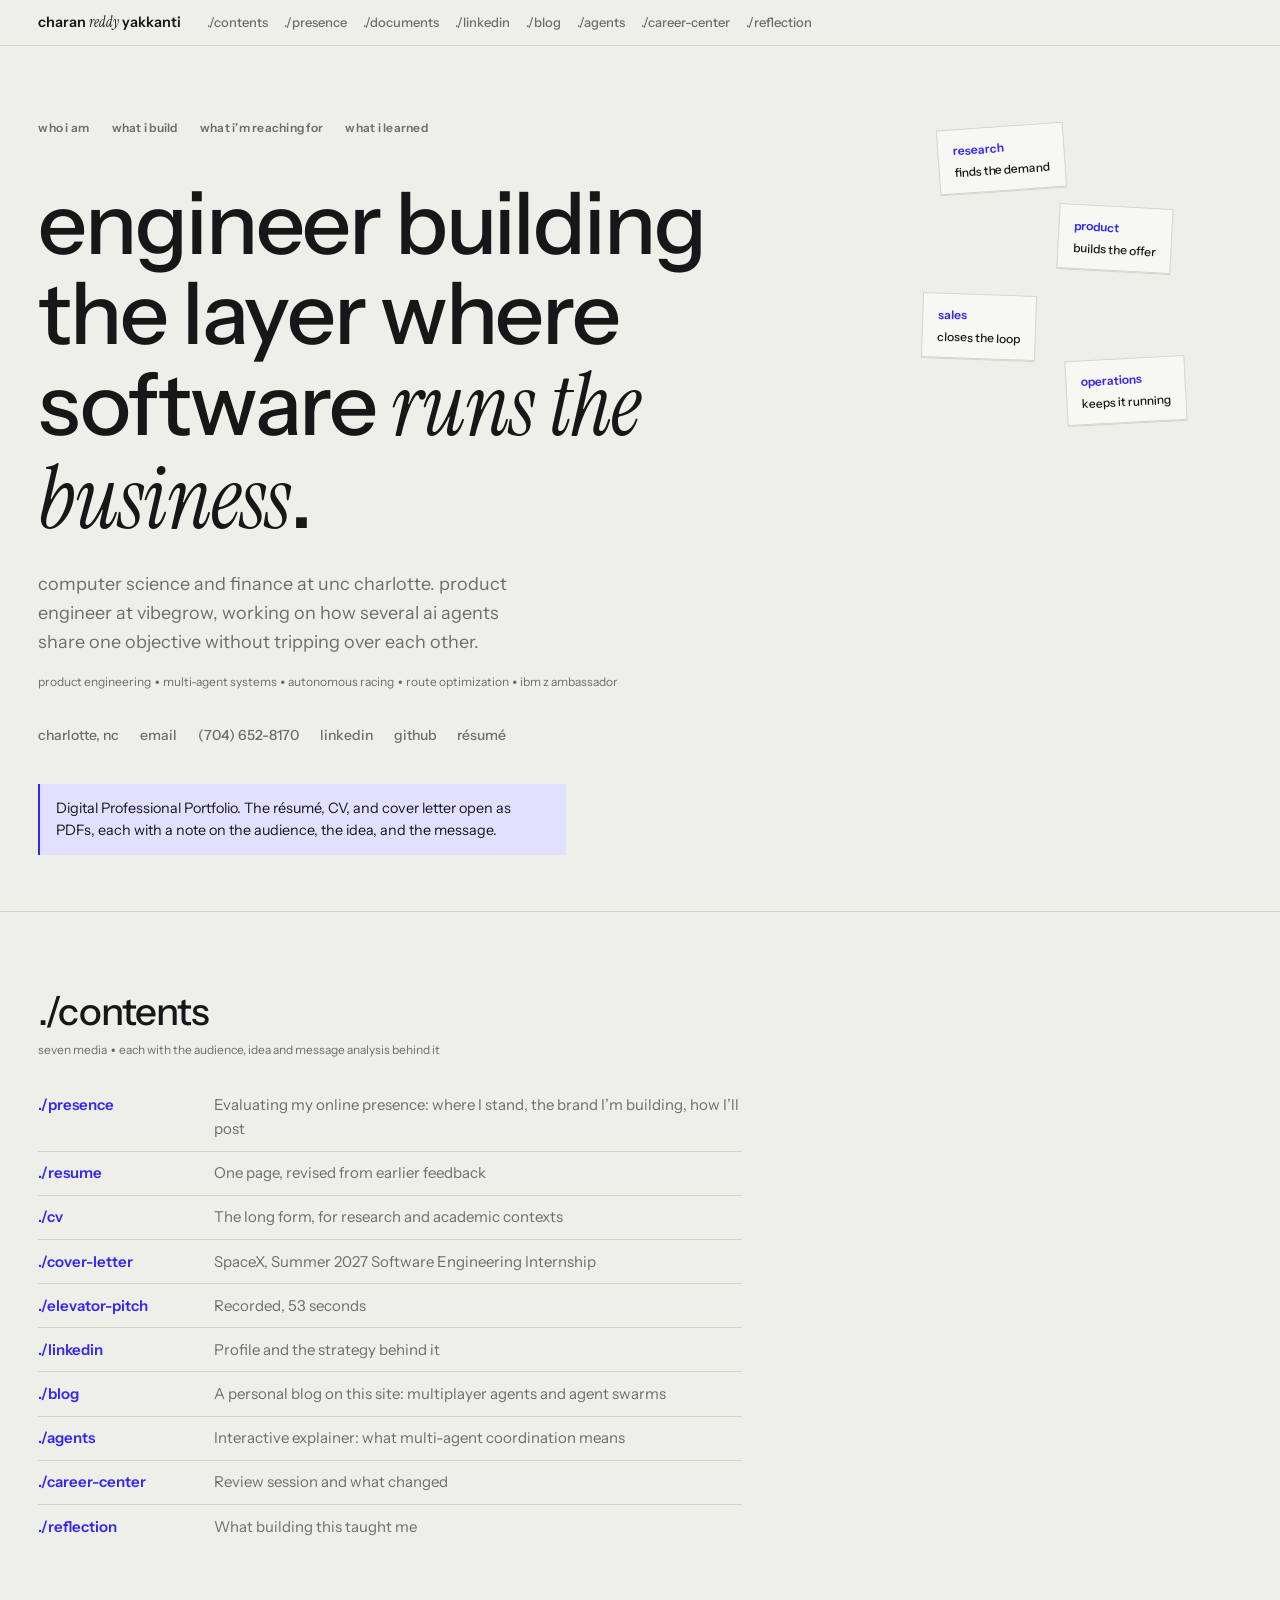
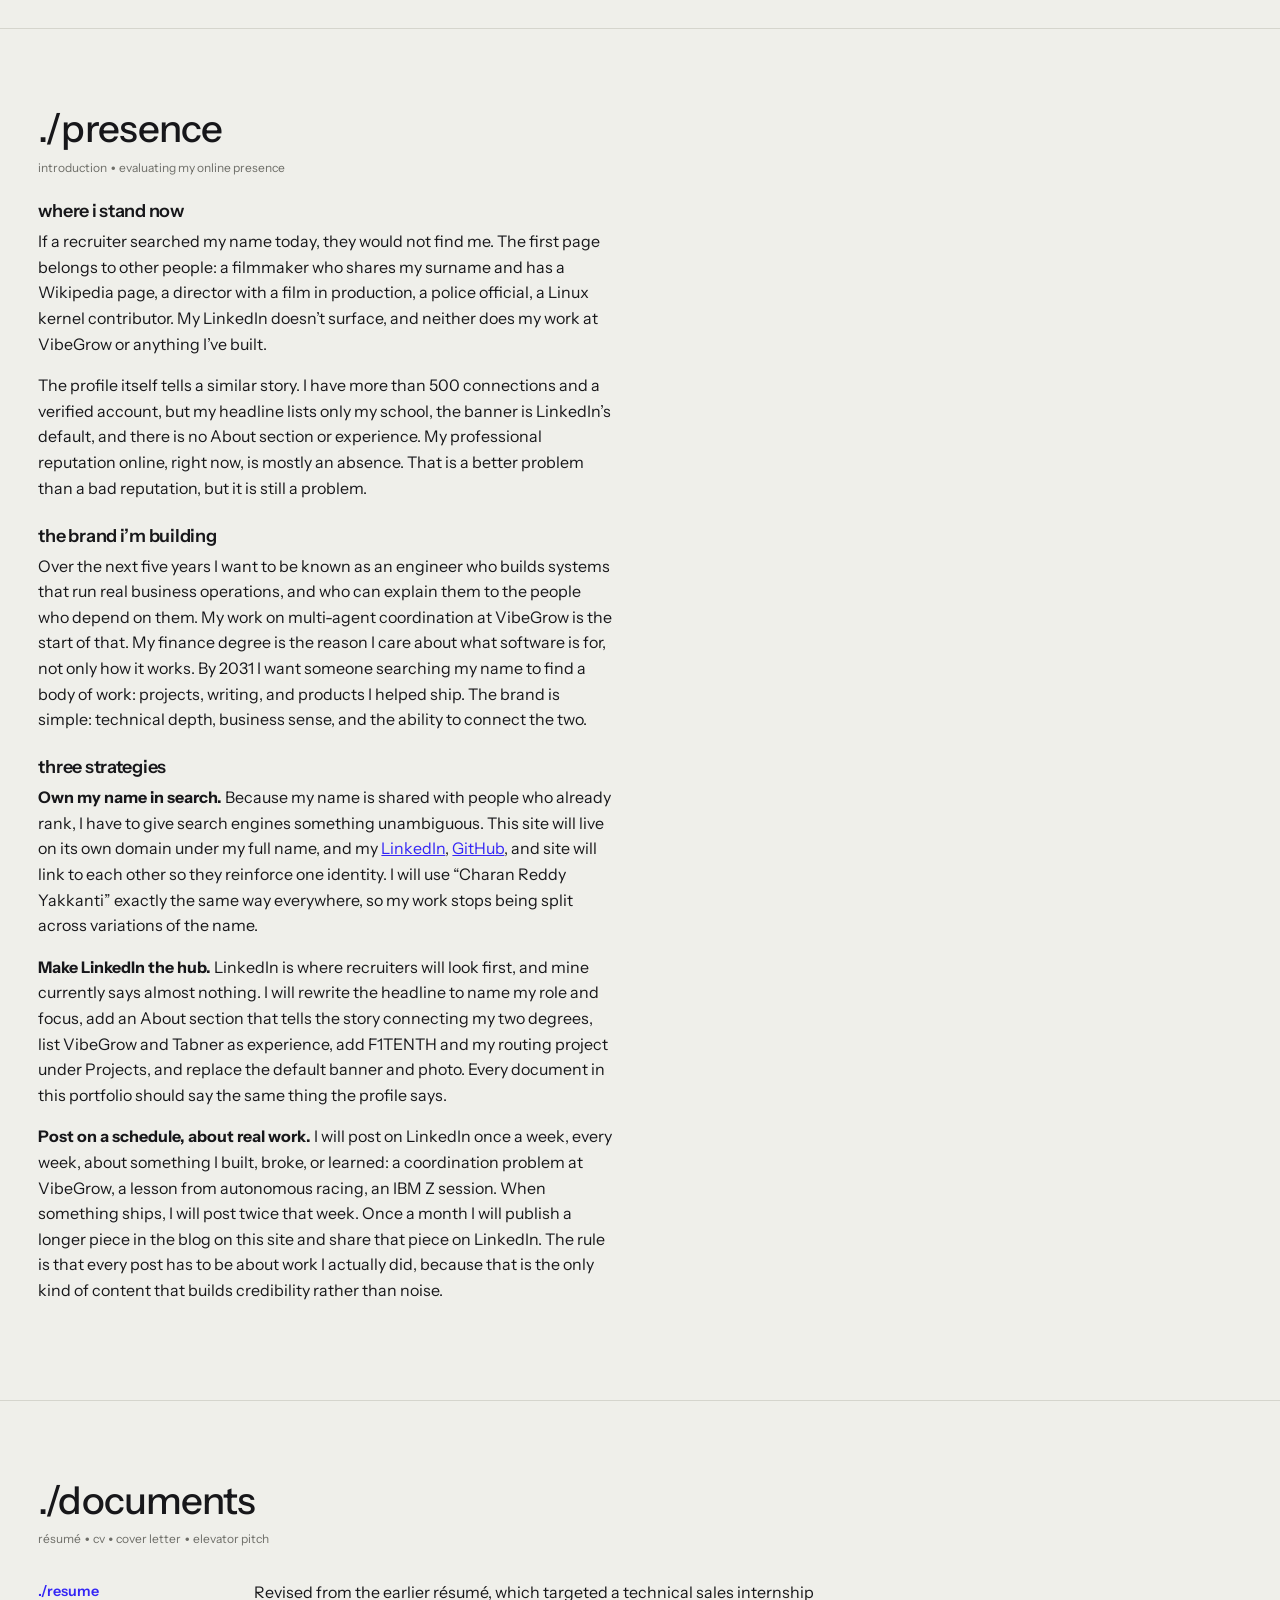
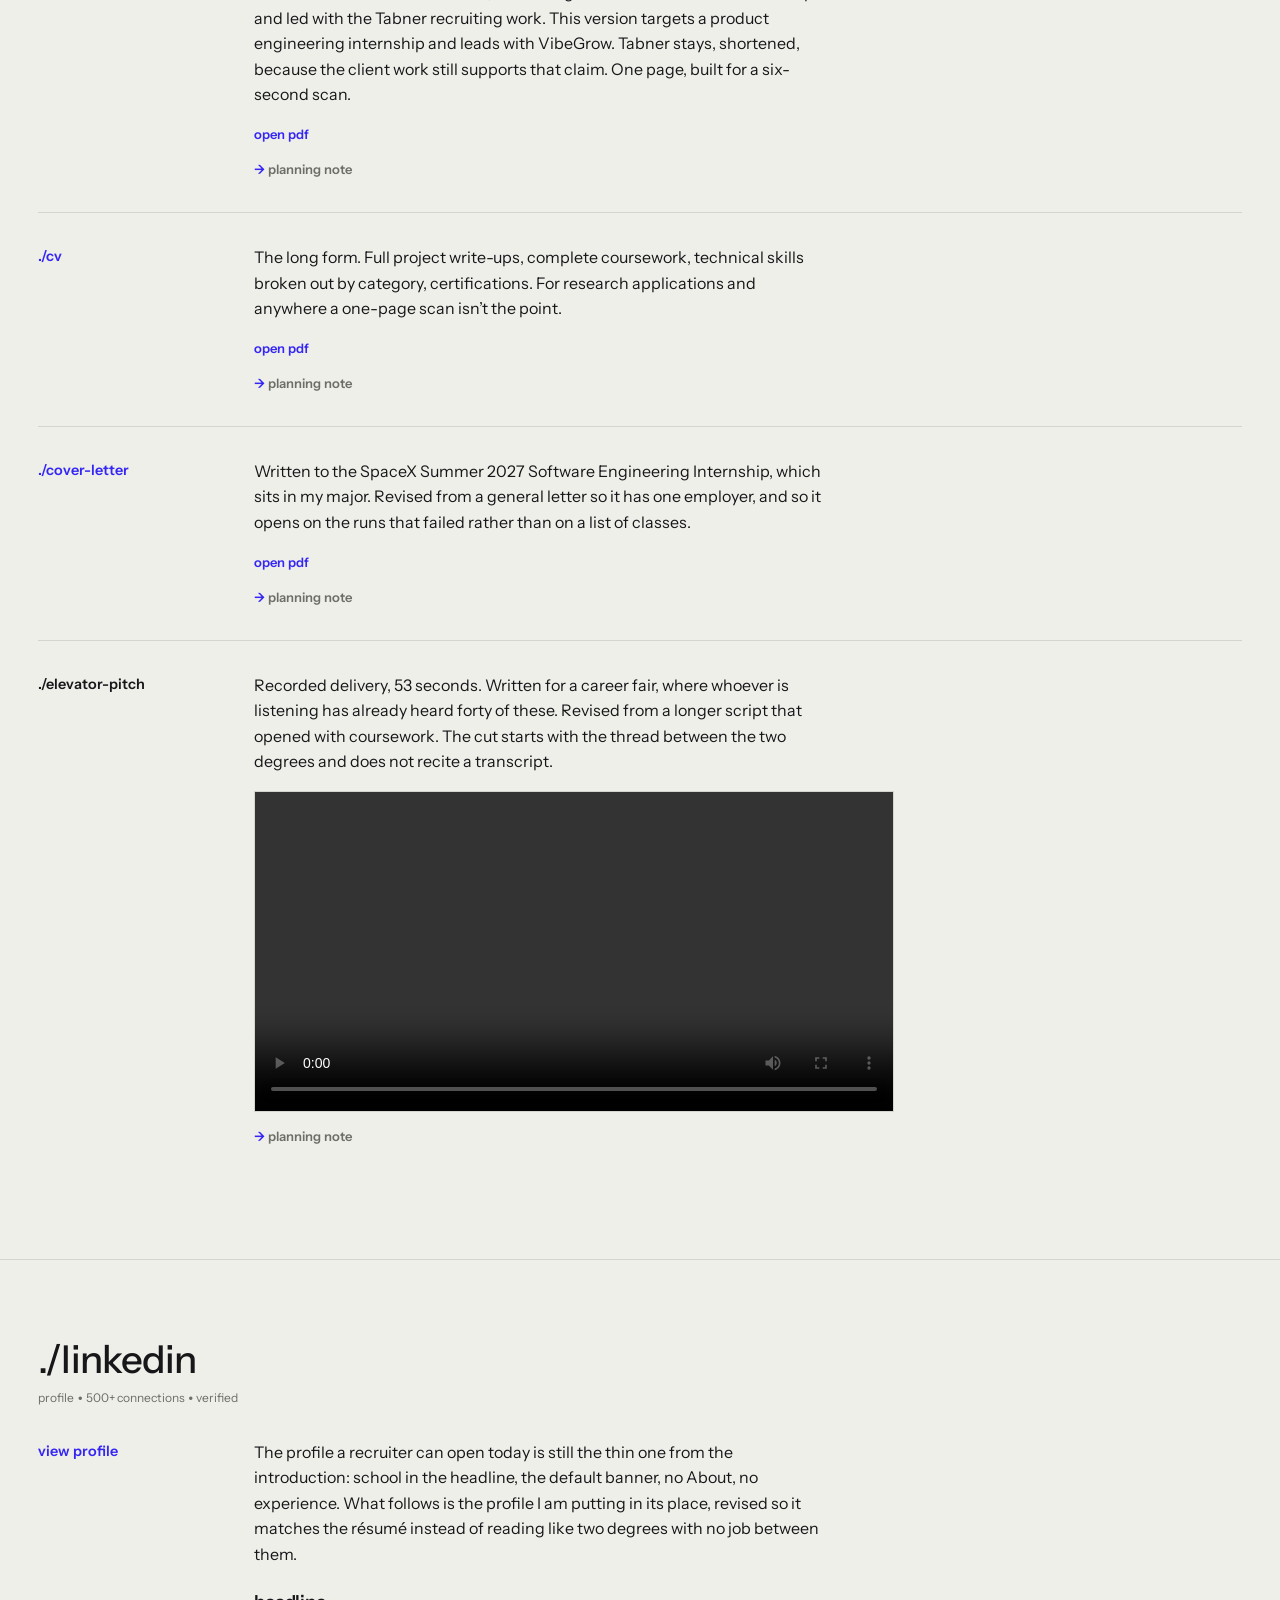
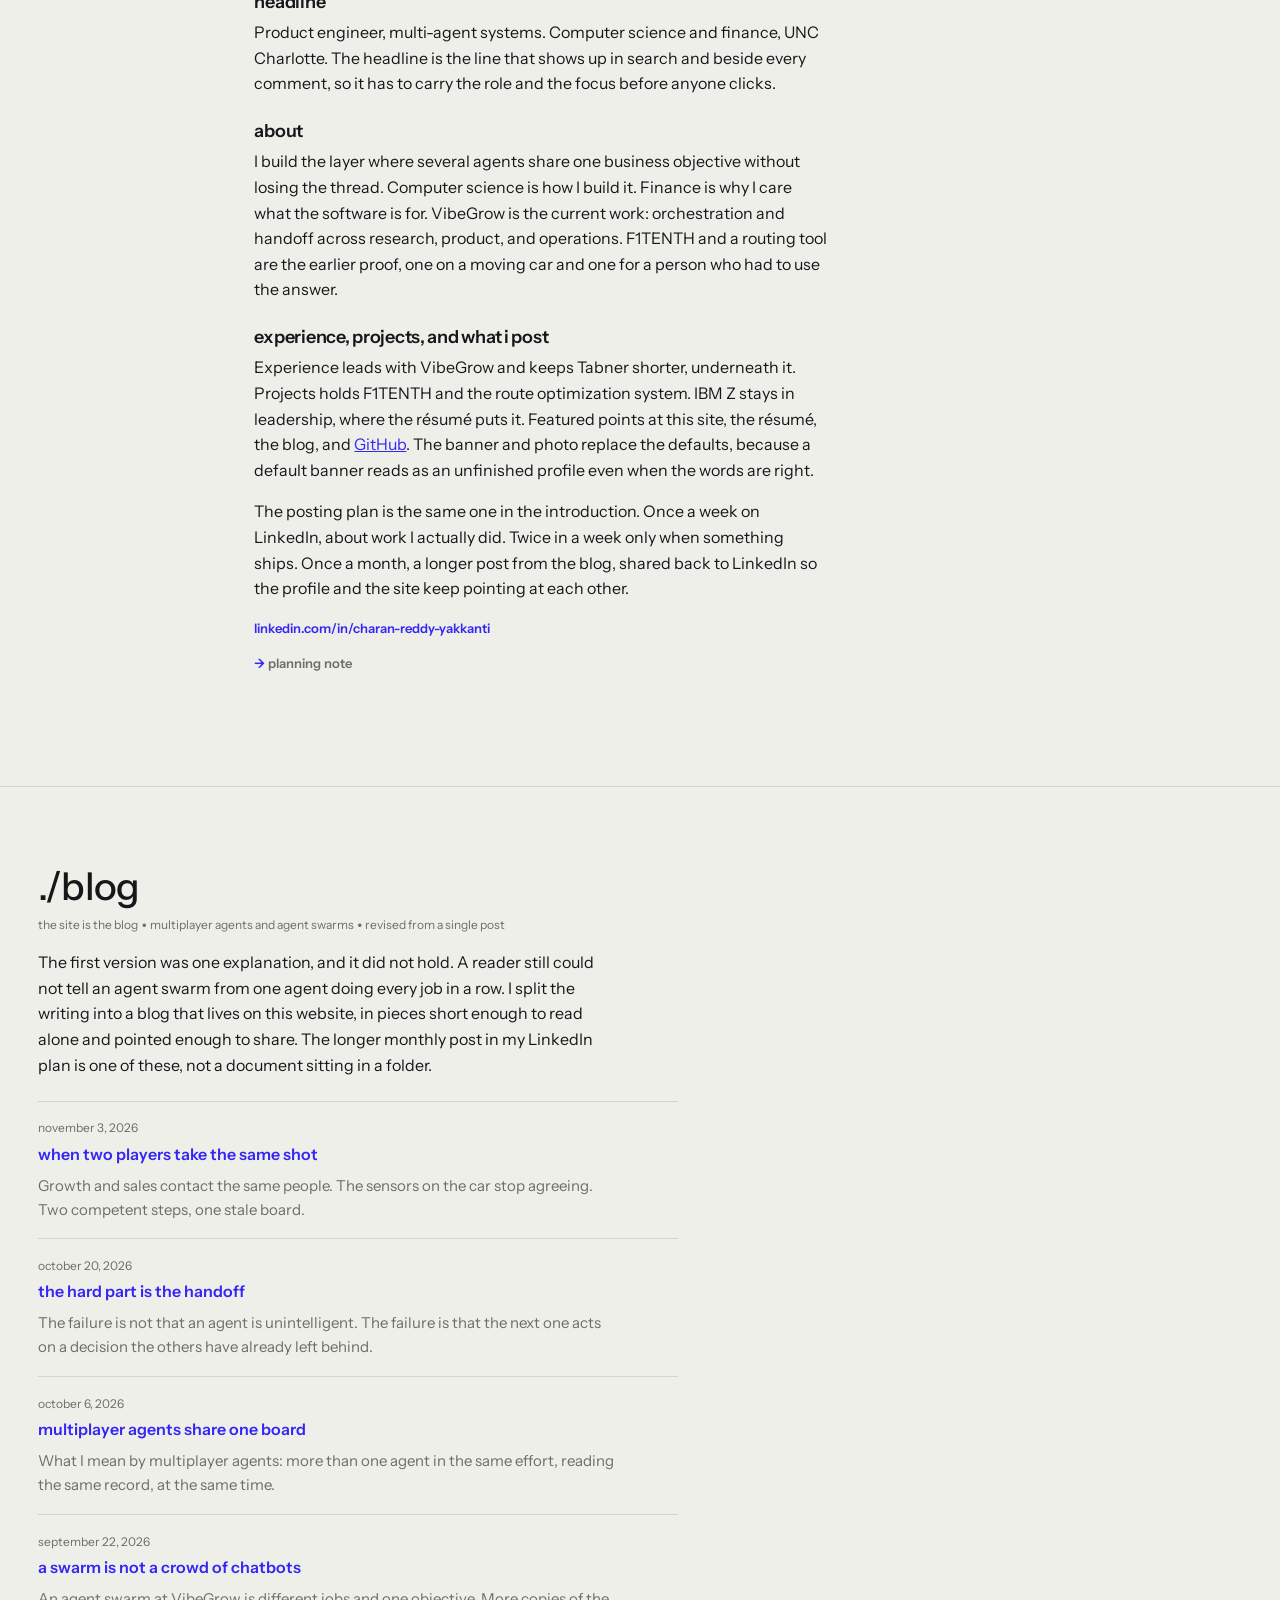
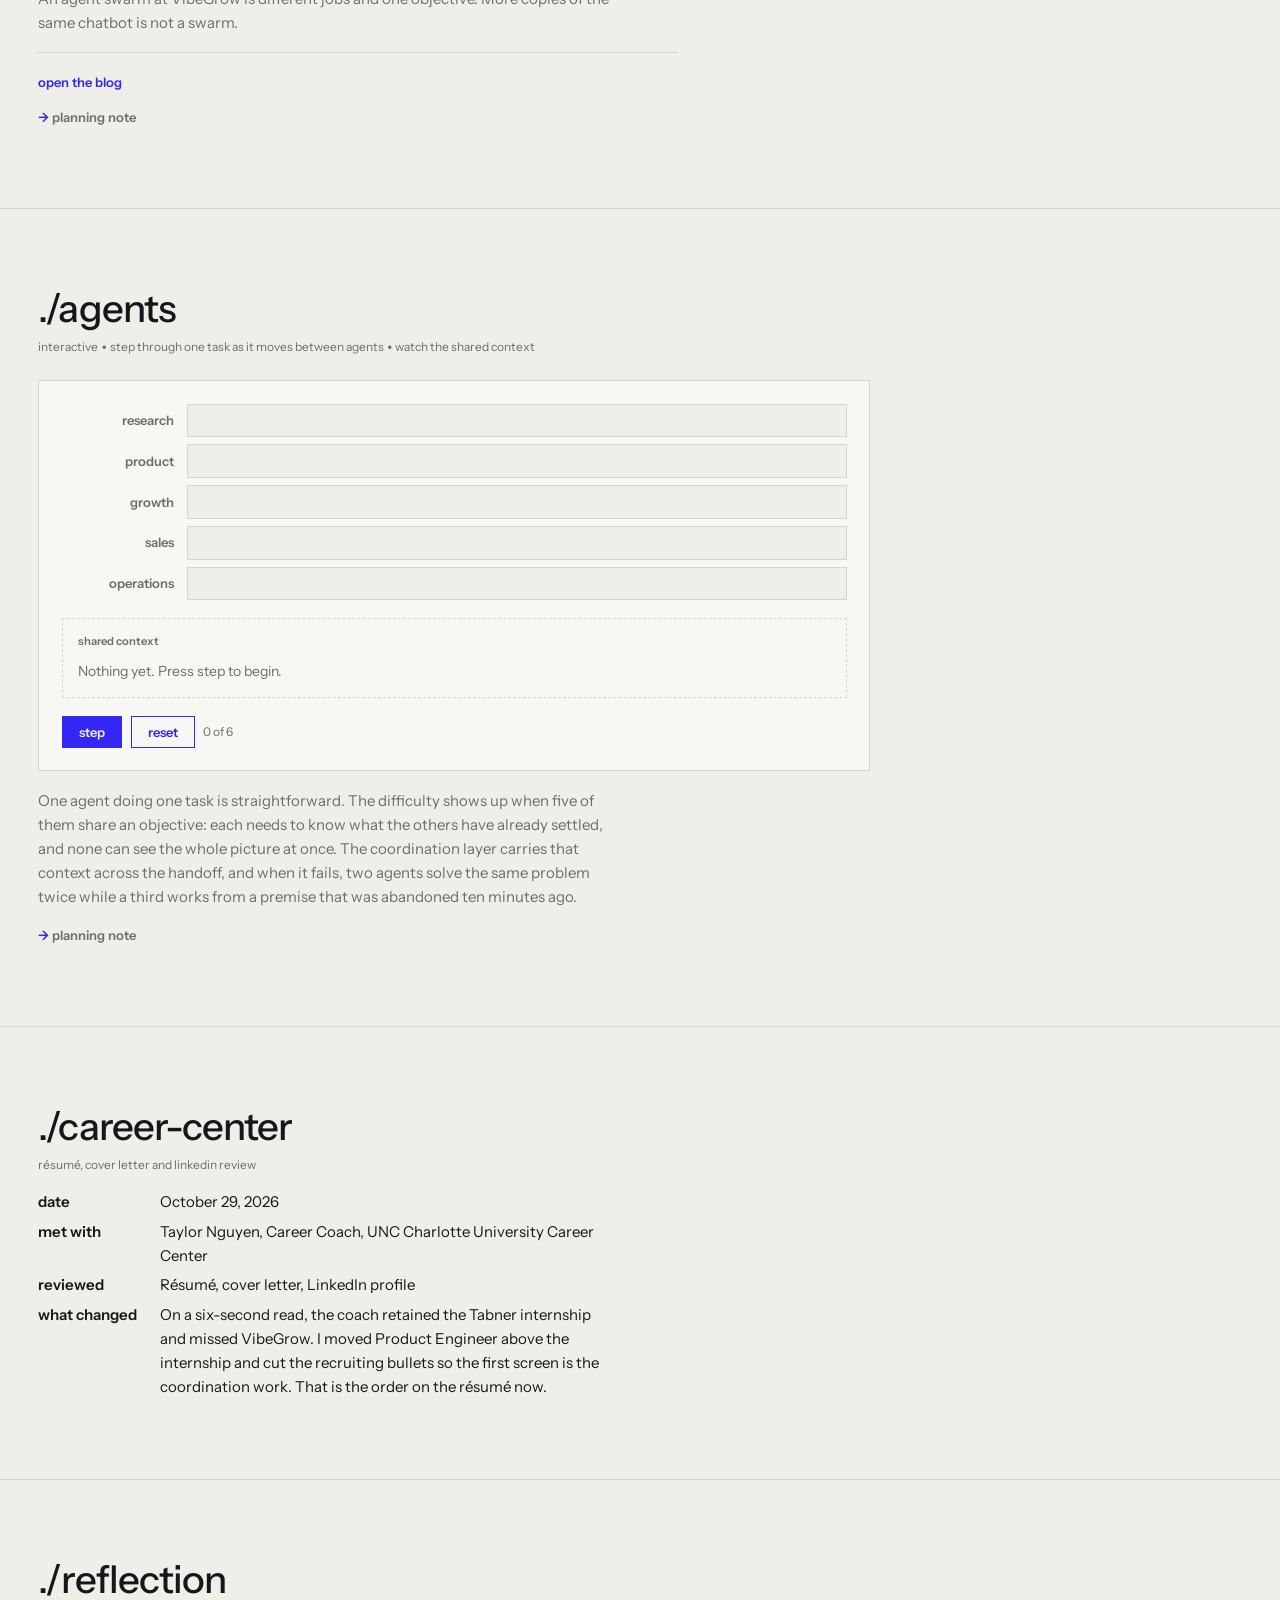
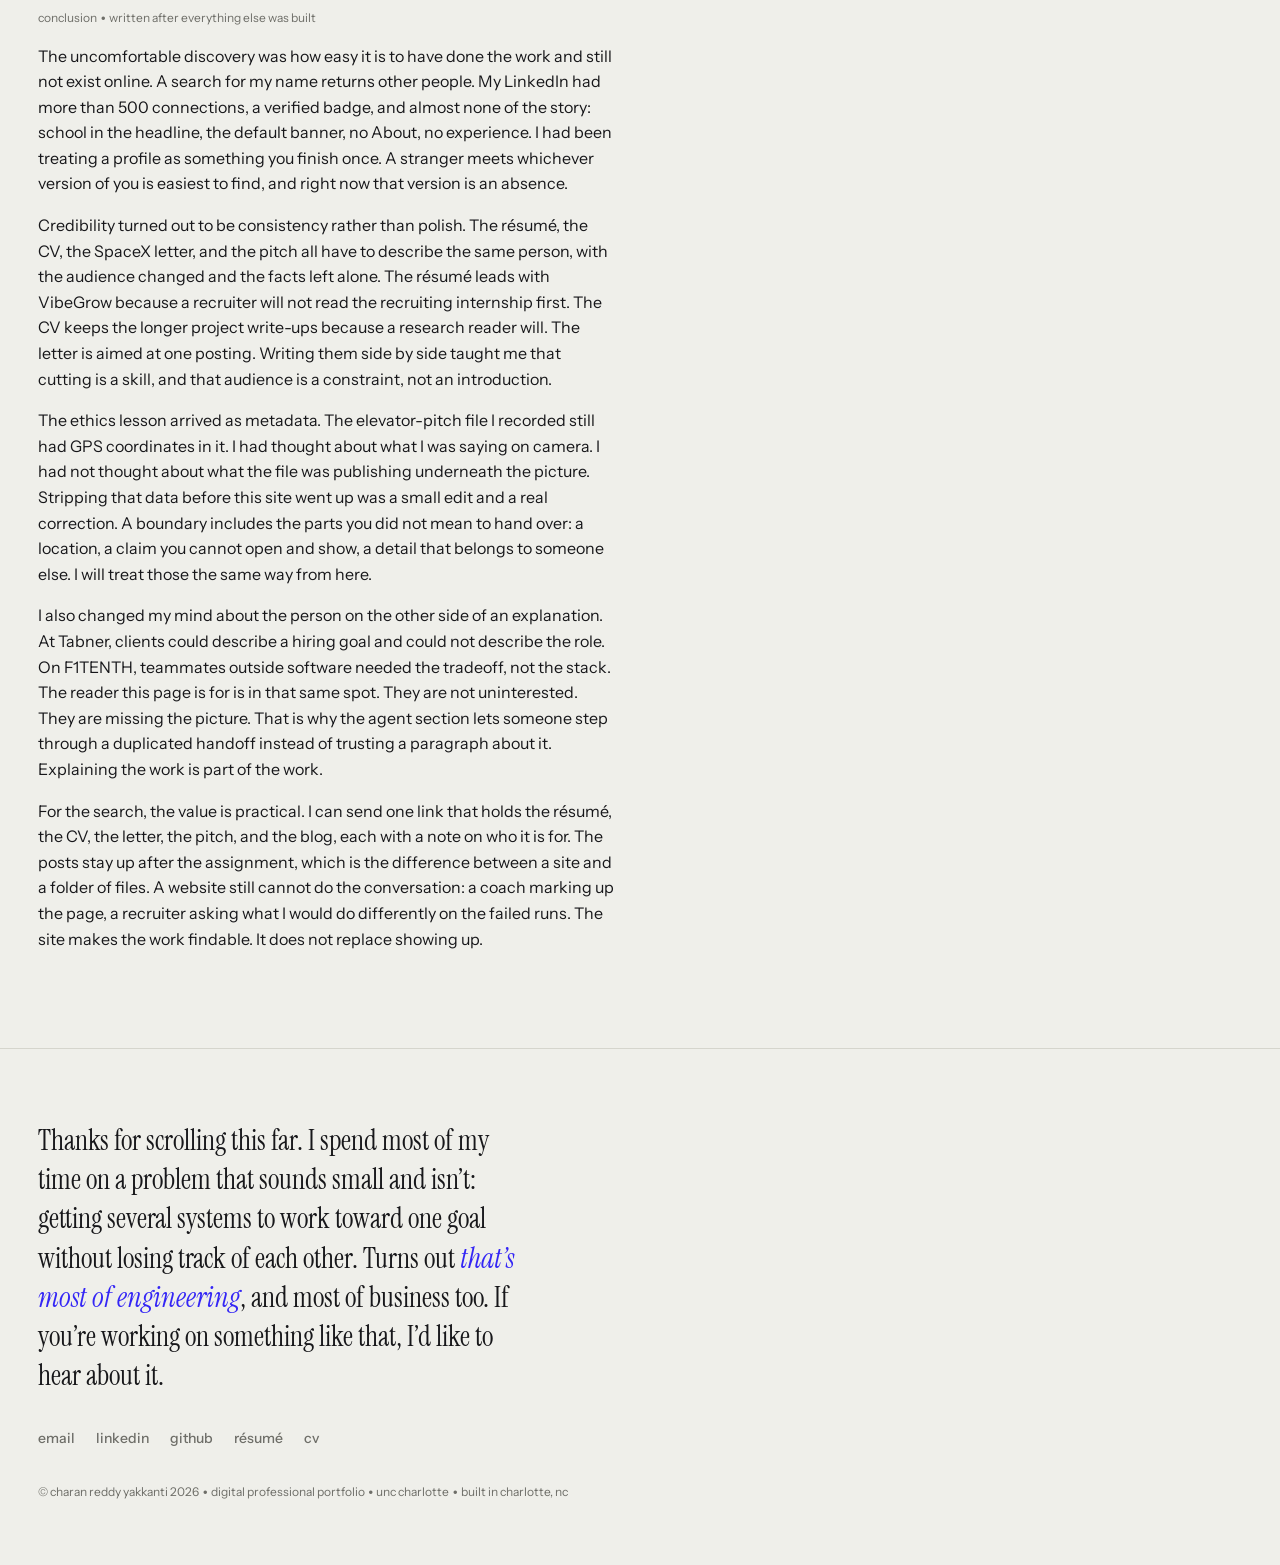
==== index.html @ d0aa1a09 "Publish the portfolio as a site that stays online. Co-authored-by: Cursor <cursoragent@cursor.com>" ====
<!DOCTYPE html>
<html lang="en">
<head>
<meta charset="utf-8">
<meta name="viewport" content="width=device-width, initial-scale=1, viewport-fit=cover">
<title>charan reddy yakkanti, product engineer</title>
<meta name="description" content="Digital professional portfolio of Charan Reddy Yakkanti, Computer Science and Finance at UNC Charlotte.">
<link rel="preconnect" href="https://fonts.googleapis.com">
<link rel="preconnect" href="https://fonts.gstatic.com" crossorigin>
<link href="https://fonts.googleapis.com/css2?family=Instrument+Sans:ital,wght@0,400;0,500;0,600;1,400&family=Instrument+Serif:ital@0;1&display=swap" rel="stylesheet">
<link rel="stylesheet" href="styles.css">
</head>
<body>
<a class="skip" href="#main">Skip to content</a>

<nav class="bar" aria-label="Sections">
  <div class="bar-in">
    <a class="me" href="#top">charan <em>reddy</em> yakkanti</a>
    <div class="links">
      <a href="#contents">./contents</a>
      <a href="#presence">./presence</a>
      <a href="#documents">./documents</a>
      <a href="#linkedin">./linkedin</a>
      <a href="blog/index.html">./blog</a>
      <a href="#agents">./agents</a>
      <a href="#career-center">./career-center</a>
      <a href="#reflection">./reflection</a>
    </div>
  </div>
</nav>

<main id="main">

<header class="hero" id="top">
  <div class="wrap">
    <div class="stack">
      <span>who i am</span><span>what i build</span><span>what i’m reaching for</span><span>what i learned</span>
    </div>

    <h1>engineer building the layer where software <em>runs the business</em>.</h1>

    <p class="lede">computer science and finance at unc charlotte. product engineer at vibegrow, working on how several ai agents share one objective without tripping over each other.</p>
    <div class="dots">product engineering ∙ multi-agent systems ∙ autonomous racing ∙ route optimization ∙ ibm z ambassador</div>

    <div class="scatter" aria-hidden="true">
      <div class="chip c1"><b>research</b>finds the demand</div>
      <div class="chip c2"><b>product</b>builds the offer</div>
      <div class="chip c3"><b>sales</b>closes the loop</div>
      <div class="chip c4"><b>operations</b>keeps it running</div>
    </div>

    <div class="hail">
      <span>charlotte, nc</span>
      <a href="mailto:charanreddy.business@gmail.com">email</a>
      <a href="tel:+17046528170">(704) 652-8170</a>
      <a href="https://www.linkedin.com/in/charan-reddy-yakkanti-966712321/">linkedin</a>
      <a href="https://github.com/reay0110">github</a>
      <a href="resume.pdf">résumé</a>
    </div>

    <div class="howto">Digital Professional Portfolio. The résumé, CV, and cover letter open as PDFs, each with a note on the audience, the idea, and the message.</div>
  </div>
</header>

<section id="contents">
  <div class="wrap">
    <h2>./contents</h2>
    <p class="dots">seven media ∙ each with the audience, idea and message analysis behind it</p>
    <ul class="toc">
      <li><a href="#presence">./presence</a><span>Evaluating my online presence: where I stand, the brand I’m building, how I’ll post</span></li>
      <li><a href="#resume">./resume</a><span>One page, revised from earlier feedback</span></li>
      <li><a href="#cv">./cv</a><span>The long form, for research and academic contexts</span></li>
      <li><a href="#cover-letter">./cover-letter</a><span>SpaceX, Summer 2027 Software Engineering Internship</span></li>
      <li><a href="#elevator-pitch">./elevator-pitch</a><span>Recorded, 53 seconds</span></li>
      <li><a href="#linkedin">./linkedin</a><span>Profile and the strategy behind it</span></li>
      <li><a href="#blog">./blog</a><span>A personal blog on this site: multiplayer agents and agent swarms</span></li>
      <li><a href="#agents">./agents</a><span>Interactive explainer: what multi-agent coordination means</span></li>
      <li><a href="#career-center">./career-center</a><span>Review session and what changed</span></li>
      <li><a href="#reflection">./reflection</a><span>What building this taught me</span></li>
    </ul>
  </div>
</section>

<section id="presence">
  <div class="wrap">
    <h2>./presence</h2>
    <p class="dots">introduction ∙ evaluating my online presence</p>

    <h3>where i stand now</h3>
    <p>If a recruiter searched my name today, they would not find me. The first page belongs to other people: a filmmaker who shares my surname and has a Wikipedia page, a director with a film in production, a police official, a Linux kernel contributor. My LinkedIn doesn’t surface, and neither does my work at VibeGrow or anything I’ve built.</p>
    <p>The profile itself tells a similar story. I have more than 500 connections and a verified account, but my headline lists only my school, the banner is LinkedIn’s default, and there is no About section or experience. My professional reputation online, right now, is mostly an absence. That is a better problem than a bad reputation, but it is still a problem.</p>

    <h3>the brand i’m building</h3>
    <p>Over the next five years I want to be known as an engineer who builds systems that run real business operations, and who can explain them to the people who depend on them. My work on multi-agent coordination at VibeGrow is the start of that. My finance degree is the reason I care about what software is for, not only how it works. By 2031 I want someone searching my name to find a body of work: projects, writing, and products I helped ship. The brand is simple: technical depth, business sense, and the ability to connect the two.</p>

    <h3>three strategies</h3>
    <p><strong>Own my name in search.</strong> Because my name is shared with people who already rank, I have to give search engines something unambiguous. This site will live on its own domain under my full name, and my <a href="https://www.linkedin.com/in/charan-reddy-yakkanti-966712321/">LinkedIn</a>, <a href="https://github.com/reay0110">GitHub</a>, and site will link to each other so they reinforce one identity. I will use “Charan Reddy Yakkanti” exactly the same way everywhere, so my work stops being split across variations of the name.</p>
    <p><strong>Make LinkedIn the hub.</strong> LinkedIn is where recruiters will look first, and mine currently says almost nothing. I will rewrite the headline to name my role and focus, add an About section that tells the story connecting my two degrees, list VibeGrow and Tabner as experience, add F1TENTH and my routing project under Projects, and replace the default banner and photo. Every document in this portfolio should say the same thing the profile says.</p>
    <p><strong>Post on a schedule, about real work.</strong> I will post on LinkedIn once a week, every week, about something I built, broke, or learned: a coordination problem at VibeGrow, a lesson from autonomous racing, an IBM Z session. When something ships, I will post twice that week. Once a month I will publish a longer piece in the blog on this site and share that piece on LinkedIn. The rule is that every post has to be about work I actually did, because that is the only kind of content that builds credibility rather than noise.</p>
  </div>
</section>

<section id="documents">
  <div class="wrap">
    <h2>./documents</h2>
    <p class="dots">résumé ∙ cv ∙ cover letter ∙ elevator pitch</p>

    <div class="entry" id="resume">
      <div class="entry-path"><a href="resume.pdf">./resume</a></div>
      <div class="entry-body">
        <p>Revised from the earlier résumé, which targeted a technical sales internship and led with the Tabner recruiting work. This version targets a product engineering internship and leads with VibeGrow. Tabner stays, shortened, because the client work still supports that claim. One page, built for a six-second scan.</p>
        <div class="open"><a href="resume.pdf">open pdf</a><a data-doc="resume" href="#">open editable doc</a></div>
        <details class="aim">
          <summary>planning note</summary>
          <dl class="aim-body">
            <dt>audience</dt>
            <dd>A technical recruiter scanning for roughly six seconds before deciding whether to read on, filtering for evidence that I’ve built something real rather than for breadth.</dd>
            <dt>idea</dt>
            <dd>That a dual degree plus shipped engineering work makes me someone who can sit between the build and the client, and that the agent work is current rather than coursework.</dd>
            <dt>message</dt>
            <dd>VibeGrow first because it’s present tense and the most differentiated item. Projects next. Recruiting last and compressed, kept to support the client-facing claim.</dd>
          </dl>
        </details>
      </div>
    </div>

    <div class="entry" id="cv">
      <div class="entry-path"><a href="cv.pdf">./cv</a></div>
      <div class="entry-body">
        <p>The long form. Full project write-ups, complete coursework, technical skills broken out by category, certifications. For research applications and anywhere a one-page scan isn’t the point.</p>
        <div class="open"><a href="cv.pdf">open pdf</a><a data-doc="cv" href="#">open editable doc</a></div>
        <details class="aim">
          <summary>planning note</summary>
          <dl class="aim-body">
            <dt>audience</dt>
            <dd>A faculty reviewer or research lead who wants methods and scope, and who will read past the first screen.</dd>
            <dt>idea</dt>
            <dd>That the projects hold up under detail. The résumé compresses F1TENTH to two lines; here it gets its multidisciplinary context and the iteration that produced the result.</dd>
            <dt>message</dt>
            <dd>The same material as the résumé with priorities inverted: depth over compression, each project given its own description, nothing cut for space.</dd>
          </dl>
        </details>
      </div>
    </div>

    <div class="entry" id="cover-letter">
      <div class="entry-path"><a href="cover-letter.pdf">./cover-letter</a></div>
      <div class="entry-body">
        <p>Written to the SpaceX Summer 2027 Software Engineering Internship, which sits in my major. Revised from a general letter so it has one employer, and so it opens on the runs that failed rather than on a list of classes.</p>
        <div class="open"><a href="cover-letter.pdf">open pdf</a><a data-doc="coverLetter" href="#">open editable doc</a></div>
        <details class="aim">
          <summary>planning note</summary>
          <dl class="aim-body">
            <dt>audience</dt>
            <dd>An engineer screening for whether I’ve built things that had to work under real conditions. The posting says outright that aerospace experience isn’t required.</dd>
            <dt>idea</dt>
            <dd>That vehicle control and agent coordination are the same difficulty in different clothes: independent processes still have to agree on what is true.</dd>
            <dt>message</dt>
            <dd>Open on the failed runs rather than the finished car, since the posting asks for people who apply knowledge outside the classroom. Close on wanting consequences that are physical.</dd>
          </dl>
        </details>
      </div>
    </div>

    <div class="entry" id="elevator-pitch">
      <div class="entry-path">./elevator-pitch</div>
      <div class="entry-body">
        <p>Recorded delivery, 53 seconds. Written for a career fair, where whoever is listening has already heard forty of these. Revised from a longer script that opened with coursework. The cut starts with the thread between the two degrees and does not recite a transcript.</p>
        <video controls preload="metadata" playsinline src="elevator-pitch.mp4">
          Your browser can’t play this video. <a href="elevator-pitch.mp4">Download it instead.</a>
        </video>
        <details class="aim">
          <summary>planning note</summary>
          <dl class="aim-body">
            <dt>audience</dt>
            <dd>A recruiter standing up, mid-afternoon, who will remember one thing about me at most.</dd>
            <dt>idea</dt>
            <dd>That the gap between a technical solution and the person using it is what I keep returning to, with two unrelated-looking examples of it.</dd>
            <dt>message</dt>
            <dd>Name, the thread connecting both degrees, one proof point, a second, the ask. No credentials recited up front.</dd>
          </dl>
        </details>
      </div>
    </div>
  </div>
</section>

<section id="linkedin">
  <div class="wrap">
    <h2>./linkedin</h2>
    <p class="dots">profile ∙ 500+ connections ∙ verified</p>
    <div class="entry">
      <div class="entry-path"><a href="https://www.linkedin.com/in/charan-reddy-yakkanti-966712321/">view profile</a></div>
      <div class="entry-body">
        <p>The profile a recruiter can open today is still the thin one from the introduction: school in the headline, the default banner, no About, no experience. What follows is the profile I am putting in its place, revised so it matches the résumé instead of reading like two degrees with no job between them.</p>
        <h3>headline</h3>
        <p>Product engineer, multi-agent systems. Computer science and finance, UNC Charlotte. The headline is the line that shows up in search and beside every comment, so it has to carry the role and the focus before anyone clicks.</p>
        <h3>about</h3>
        <p>I build the layer where several agents share one business objective without losing the thread. Computer science is how I build it. Finance is why I care what the software is for. VibeGrow is the current work: orchestration and handoff across research, product, and operations. F1TENTH and a routing tool are the earlier proof, one on a moving car and one for a person who had to use the answer.</p>
        <h3>experience, projects, and what I post</h3>
        <p>Experience leads with VibeGrow and keeps Tabner shorter, underneath it. Projects holds F1TENTH and the route optimization system. IBM Z stays in leadership, where the résumé puts it. Featured points at this site, the résumé, the blog, and <a href="https://github.com/reay0110">GitHub</a>. The banner and photo replace the defaults, because a default banner reads as an unfinished profile even when the words are right.</p>
        <p>The posting plan is the same one in the introduction. Once a week on LinkedIn, about work I actually did. Twice in a week only when something ships. Once a month, a longer post from the blog, shared back to LinkedIn so the profile and the site keep pointing at each other.</p>
        <div class="open"><a href="https://www.linkedin.com/in/charan-reddy-yakkanti-966712321/">linkedin.com/in/charan-reddy-yakkanti</a></div>
        <details class="aim">
          <summary>planning note</summary>
          <dl class="aim-body">
            <dt>audience</dt>
            <dd>Recruiters searching by skill and school, and people I’ve met who look me up afterward. Both see the headline long before anything else.</dd>
            <dt>idea</dt>
            <dd>Consistency with every other document here, so that someone who reads the résumé and then the profile meets the same person.</dd>
            <dt>message</dt>
            <dd>The headline does most of the work, since it appears in search results and beside every comment. The About section tells the story; Experience mirrors the résumé.</dd>
          </dl>
        </details>
      </div>
    </div>
  </div>
</section>

<section id="blog">
  <div class="wrap">
    <h2>./blog</h2>
    <p class="dots">the site is the blog ∙ multiplayer agents and agent swarms ∙ revised from a single post</p>
    <p>The first version was one explanation, and it did not hold. A reader still could not tell an agent swarm from one agent doing every job in a row. I split the writing into a blog that lives on this website, in pieces short enough to read alone and pointed enough to share. The longer monthly post in my LinkedIn plan is one of these, not a document sitting in a folder.</p>
    <ul class="post-list">
      <li>
        <span class="post-meta">november 3, 2026</span>
        <a href="blog/same-shot.html">when two players take the same shot</a>
        <p class="post-dek">Growth and sales contact the same people. The sensors on the car stop agreeing. Two competent steps, one stale board.</p>
      </li>
      <li>
        <span class="post-meta">october 20, 2026</span>
        <a href="blog/the-handoff.html">the hard part is the handoff</a>
        <p class="post-dek">The failure is not that an agent is unintelligent. The failure is that the next one acts on a decision the others have already left behind.</p>
      </li>
      <li>
        <span class="post-meta">october 6, 2026</span>
        <a href="blog/multiplayer-agents.html">multiplayer agents share one board</a>
        <p class="post-dek">What I mean by multiplayer agents: more than one agent in the same effort, reading the same record, at the same time.</p>
      </li>
      <li>
        <span class="post-meta">september 22, 2026</span>
        <a href="blog/swarm-is-not-a-crowd.html">a swarm is not a crowd of chatbots</a>
        <p class="post-dek">An agent swarm at VibeGrow is different jobs and one objective. More copies of the same chatbot is not a swarm.</p>
      </li>
    </ul>
    <div class="open"><a href="blog/index.html">open the blog</a></div>
    <details class="aim">
      <summary>planning note</summary>
      <dl class="aim-body">
        <dt>audience</dt>
        <dd>A curious non-engineer: a recruiter, a professor, a finance student. Someone who has heard “agents” and has no picture of what a swarm is, or of what goes wrong when several of them work at once.</dd>
        <dt>idea</dt>
        <dd>A swarm is not a louder chatbot, and multiplayer agents are not one agent taking turns. The hard part is the handoff.</dd>
        <dt>message</dt>
        <dd>Four posts on this site, each with one scene. A reader can start at the latest or read them in order, from the definition of a swarm to the duplicated shot.</dd>
      </dl>
    </details>
  </div>
</section>

<section id="agents">
  <div class="wrap">
    <h2>./agents</h2>
    <p class="dots">interactive ∙ step through one task as it moves between agents ∙ watch the shared context</p>

    <div class="lab">
      <div class="lanes" id="lanes"></div>
      <div class="shared" aria-live="polite">
        <div class="shared-h">shared context</div>
        <div id="shared-body"><span class="empty">Nothing yet. Press step to begin.</span></div>
      </div>
      <div class="ctl">
        <button id="step">step</button>
        <button id="reset" class="ghost">reset</button>
        <span class="count" id="count"></span>
      </div>
    </div>

    <p class="cap">One agent doing one task is straightforward. The difficulty shows up when five of them share an objective: each needs to know what the others have already settled, and none can see the whole picture at once. The coordination layer carries that context across the handoff, and when it fails, two agents solve the same problem twice while a third works from a premise that was abandoned ten minutes ago.</p>

    <details class="aim">
      <summary>planning note</summary>
      <dl class="aim-body">
        <dt>audience</dt>
        <dd>The same non-technical reader as the blog, arriving with no picture of what an agent system looks like from the inside.</dd>
        <dt>idea</dt>
        <dd>That coordination fails at the handoff, and that you can see it happen rather than take it on trust.</dd>
        <dt>message</dt>
        <dd>Let the reader step through it. The duplicated outreach at step four makes the point better than a paragraph explaining it would.</dd>
      </dl>
    </details>
  </div>
</section>

<section id="career-center">
  <div class="wrap">
    <h2>./career-center</h2>
    <p class="dots">résumé, cover letter and linkedin review</p>
    <dl class="record">
      <dt>date</dt><dd>October 29, 2026</dd>
      <dt>met with</dt><dd>Taylor Nguyen, Career Coach, UNC Charlotte University Career Center</dd>
      <dt>reviewed</dt><dd>Résumé, cover letter, LinkedIn profile</dd>
      <dt>what changed</dt><dd>On a six-second read, the coach retained the Tabner internship and missed VibeGrow. I moved Product Engineer above the internship and cut the recruiting bullets so the first screen is the coordination work. That is the order on the résumé now.</dd>
    </dl>
  </div>
</section>

<section id="reflection">
  <div class="wrap">
    <h2>./reflection</h2>
    <p class="dots">conclusion ∙ written after everything else was built</p>
    <p>The uncomfortable discovery was how easy it is to have done the work and still not exist online. A search for my name returns other people. My LinkedIn had more than 500 connections, a verified badge, and almost none of the story: school in the headline, the default banner, no About, no experience. I had been treating a profile as something you finish once. A stranger meets whichever version of you is easiest to find, and right now that version is an absence.</p>
    <p>Credibility turned out to be consistency rather than polish. The résumé, the CV, the SpaceX letter, and the pitch all have to describe the same person, with the audience changed and the facts left alone. The résumé leads with VibeGrow because a recruiter will not read the recruiting internship first. The CV keeps the longer project write-ups because a research reader will. The letter is aimed at one posting. Writing them side by side taught me that cutting is a skill, and that audience is a constraint, not an introduction.</p>
    <p>The ethics lesson arrived as metadata. The elevator-pitch file I recorded still had GPS coordinates in it. I had thought about what I was saying on camera. I had not thought about what the file was publishing underneath the picture. Stripping that data before this site went up was a small edit and a real correction. A boundary includes the parts you did not mean to hand over: a location, a claim you cannot open and show, a detail that belongs to someone else. I will treat those the same way from here.</p>
    <p>I also changed my mind about the person on the other side of an explanation. At Tabner, clients could describe a hiring goal and could not describe the role. On F1TENTH, teammates outside software needed the tradeoff, not the stack. The reader this page is for is in that same spot. They are not uninterested. They are missing the picture. That is why the agent section lets someone step through a duplicated handoff instead of trusting a paragraph about it. Explaining the work is part of the work.</p>
    <p>For the search, the value is practical. I can send one link that holds the résumé, the CV, the letter, the pitch, and the blog, each with a note on who it is for. The posts stay up after the assignment, which is the difference between a site and a folder of files. A website still cannot do the conversation: a coach marking up the page, a recruiter asking what I would do differently on the failed runs. The site makes the work findable. It does not replace showing up.</p>
  </div>
</section>

</main>

<footer>
  <div class="wrap">
    <p class="note">Thanks for scrolling this far. I spend most of my time on a problem that sounds small and isn’t: getting several systems to work toward one goal without losing track of each other. Turns out <em>that’s most of engineering</em>, and most of business too. If you’re working on something like that, I’d like to hear about it.</p>
    <div class="hail">
      <a href="mailto:charanreddy.business@gmail.com">email</a>
      <a href="https://www.linkedin.com/in/charan-reddy-yakkanti-966712321/">linkedin</a>
      <a href="https://github.com/reay0110">github</a>
      <a href="resume.pdf">résumé</a>
      <a href="cv.pdf">cv</a>
    </div>
    <div class="fine">© charan reddy yakkanti 2026 ∙ digital professional portfolio ∙ unc charlotte ∙ built in charlotte, nc</div>
  </div>
</footer>

<script>
/* ------------------------------------------------------------------
   PASTE YOUR GOOGLE DOC LINKS HERE.
   Share each doc as "Anyone with the link: Commenter" (or Editor).
   Any link left empty hides its "open editable doc" button.
------------------------------------------------------------------- */
var DOCS = {
  resume:      "",
  cv:          "",
  coverLetter: "",
  blog:        ""
};

(function(){
  document.querySelectorAll("[data-doc]").forEach(function(a){
    var url = DOCS[a.dataset.doc];
    if(url){ a.href = url; a.target = "_blank"; a.rel = "noopener"; }
    else { a.remove(); }
  });

  var LANES=["research","product","growth","sales","operations"];
  var SCRIPT=[
    {on:["research"],msg:"Sizing demand for the offer",
     adds:"Research: demand confirmed in one narrow segment"},
    {on:["research","product"],msg:"Handing findings to product",
     adds:"Product: scoping the build against that segment only"},
    {on:["product"],msg:"Building against the confirmed segment",
     adds:"Product: v1 scope frozen"},
    {on:["growth","sales"],msg:"Both pick up the same lead list",
     adds:"⚠ Growth and sales are duplicating outreach, with no shared record of who was contacted"},
    {on:["growth","sales","operations"],msg:"Operations reconciles the overlap",
     adds:"Operations: contact log made authoritative, duplicates dropped"},
    {on:["research","product","growth","sales","operations"],msg:"All five reading one record",
     adds:"Every agent on the same state. Coordination holding."}
  ];
  var i=0,lanesEl=document.getElementById("lanes"),sharedEl=document.getElementById("shared-body"),
      countEl=document.getElementById("count"),stepBtn=document.getElementById("step"),
      resetBtn=document.getElementById("reset");

  LANES.forEach(function(n){
    var r=document.createElement("div");
    r.className="lane"; r.dataset.lane=n;
    r.innerHTML='<div class="lane-name">'+n+'</div><div class="lane-track"><span class="lane-msg"></span></div>';
    lanesEl.appendChild(r);
  });

  function render(){
    var s=SCRIPT[i-1];
    LANES.forEach(function(n){
      var r=lanesEl.querySelector('[data-lane="'+n+'"]');
      var on=!!(s&&s.on.indexOf(n)!==-1);
      r.classList.toggle("on",on);
      r.querySelector(".lane-msg").textContent=on?s.msg:"";
    });
    if(i===0){ sharedEl.innerHTML='<span class="empty">Nothing yet. Press step to begin.</span>'; }
    else{
      var ul=document.createElement("ul");
      for(var k=0;k<i;k++){ var li=document.createElement("li"); li.textContent=SCRIPT[k].adds; ul.appendChild(li); }
      sharedEl.innerHTML=""; sharedEl.appendChild(ul);
    }
    countEl.textContent=i+" of "+SCRIPT.length;
    stepBtn.disabled=(i>=SCRIPT.length);
    stepBtn.textContent=(i>=SCRIPT.length)?"complete":"step";
  }
  stepBtn.addEventListener("click",function(){ if(i<SCRIPT.length){ i++; render(); } });
  resetBtn.addEventListener("click",function(){ i=0; render(); });
  render();
})();
</script>
</body>
</html>
---- styles.css ----
:root{
  box-sizing:border-box;
  padding-top:env(safe-area-inset-top,0px);
  padding-bottom:env(safe-area-inset-bottom,0px);
  --paper:#EFEFEA;--raise:#F7F7F4;--ink:#17171A;--mute:#6E6E68;--rule:#D5D5CD;
  --zap:#3426F5;--zap-soft:#E2E0FF;
  --sans:"Instrument Sans",system-ui,-apple-system,"Segoe UI",sans-serif;
  --serif:"Instrument Serif",Georgia,serif;
}
:root:not([data-theme="light"]){
  @media (prefers-color-scheme:dark){
    color-scheme:dark;
    --paper:#111113;--raise:#1A1A1D;--ink:#EDEDE8;--mute:#9A9A94;--rule:#2E2E32;
    --zap:#9C94FF;--zap-soft:#1E1B38;
  }
}
:root[data-theme="dark"]{
  color-scheme:dark;
  --paper:#111113;--raise:#1A1A1D;--ink:#EDEDE8;--mute:#9A9A94;--rule:#2E2E32;
  --zap:#9C94FF;--zap-soft:#1E1B38;
}
*,*::before,*::after{box-sizing:inherit}
html{scroll-behavior:smooth;scroll-padding-top:calc(env(safe-area-inset-top,0px) + 4rem)}
@media (prefers-reduced-motion:reduce){html{scroll-behavior:auto}}
body{margin:0;background:var(--paper);color:var(--ink);font-family:var(--sans);
  font-size:1rem;line-height:1.6;-webkit-font-smoothing:antialiased}
body::before{content:"";position:fixed;inset:0 0 auto;height:env(safe-area-inset-top,0px);background:var(--paper);z-index:60}
.lc{text-transform:lowercase}

.bar{position:sticky;top:env(safe-area-inset-top,0px);z-index:50;
  background:color-mix(in srgb,var(--paper) 90%,transparent);backdrop-filter:blur(10px);
  border-bottom:1px solid var(--rule)}
.bar-in{max-width:78rem;margin:0 auto;padding:.7rem 1.4rem;display:flex;align-items:center;gap:1.6rem}
.me{font-weight:600;font-size:.9rem;text-decoration:none;color:var(--ink);white-space:nowrap;text-transform:lowercase}
.me em{font-family:var(--serif);font-style:italic;font-weight:400}
.links{display:flex;gap:1rem;overflow-x:auto;scrollbar-width:none;font-size:.8125rem;font-weight:500}
.links::-webkit-scrollbar{display:none}
.links a{color:var(--mute);text-decoration:none;white-space:nowrap}
.links a:hover,.links a:focus-visible{color:var(--zap)}

.wrap{max-width:78rem;margin:0 auto;padding:0 1.4rem}
section{padding:5rem 0;border-top:1px solid var(--rule)}
h1,h2,h3{margin:0;font-weight:500;letter-spacing:-.025em;line-height:1.05;text-transform:lowercase}
h1{font-size:clamp(2.4rem,8.5vw,5.4rem)}
h1 em{font-family:var(--serif);font-style:italic;font-weight:400;letter-spacing:-.01em}
h2{font-size:clamp(1.6rem,4vw,2.4rem);margin-bottom:.5rem}
h3{font-size:1.125rem;font-weight:600;letter-spacing:-.015em;margin:1.6rem 0 .5rem}
p{margin:0 0 1rem;max-width:36rem}
a{color:var(--zap)}
.dots{font-size:.75rem;color:var(--mute);text-transform:lowercase;margin-bottom:1rem}

/* hero / title page */
.hero{padding:4.5rem 0 3.5rem;position:relative;overflow:hidden;border-top:none}
.stack{display:flex;flex-wrap:wrap;gap:.35rem 1.4rem;font-size:.75rem;font-weight:600;
  color:var(--mute);letter-spacing:.02em;margin-bottom:2.5rem;text-transform:lowercase}
.hero h1{max-width:13ch}
.lede{font-size:1.125rem;color:var(--mute);margin-top:1.6rem;max-width:31rem;text-transform:lowercase}
.scatter{display:none}
@media (min-width:62rem){
  .scatter{display:block;position:absolute;right:1.4rem;top:5rem;width:21rem;height:19rem;pointer-events:none}
  .chip{position:absolute;background:var(--raise);border:1px solid var(--rule);
    padding:.7rem .9rem;font-size:.75rem;font-weight:500;box-shadow:0 1px 0 var(--rule);text-transform:lowercase}
  .chip b{display:block;font-weight:600;color:var(--zap);margin-bottom:.15rem}
  .c1{top:0;left:1rem;transform:rotate(-4deg)}
  .c2{top:5rem;left:8.5rem;transform:rotate(3deg)}
  .c3{top:10.5rem;left:0;transform:rotate(2deg)}
  .c4{top:14.5rem;left:9rem;transform:rotate(-3deg)}
}
.hail{display:flex;flex-wrap:wrap;gap:.4rem 1.3rem;margin-top:2rem;font-size:.875rem;font-weight:500;text-transform:lowercase}
.hail a,.hail span{color:var(--mute);text-decoration:none}
.hail a:hover{color:var(--zap)}
.howto{margin-top:2.4rem;padding:.85rem 1rem;max-width:33rem;background:var(--zap-soft);
  border-left:2px solid var(--zap);font-size:.9rem;line-height:1.5}

/* contents */
.toc{list-style:none;margin:1.5rem 0 0;padding:0;max-width:44rem}
.toc li{display:grid;grid-template-columns:10rem 1fr;gap:1rem;padding:.6rem 0;border-bottom:1px solid var(--rule);font-size:.9375rem}
.toc li:last-child{border-bottom:none}
.toc a{font-weight:600;text-decoration:none;text-transform:lowercase}
.toc span{color:var(--mute)}
@media (max-width:34rem){.toc li{grid-template-columns:1fr;gap:.1rem}}

/* entries */
.entry{display:grid;gap:.6rem;padding:2rem 0;border-top:1px solid var(--rule)}
.entry:first-of-type{border-top:none;padding-top:1rem}
@media (min-width:52rem){.entry{grid-template-columns:11rem 1fr;gap:2.5rem}}
.entry-path{font-size:.9rem;font-weight:600;text-transform:lowercase}
.entry-path a{text-decoration:none}
.entry-path a:hover{text-decoration:underline}
.open{display:flex;flex-wrap:wrap;gap:.5rem 1.2rem;font-size:.8125rem;font-weight:600;margin:.4rem 0 .2rem;text-transform:lowercase}
.open a{text-decoration:none}
.open a:hover{text-decoration:underline}

details.aim{margin-top:.9rem}
details.aim summary{cursor:pointer;font-size:.8125rem;font-weight:600;color:var(--mute);list-style:none;text-transform:lowercase}
details.aim summary::-webkit-details-marker{display:none}
details.aim summary::before{content:"→ ";color:var(--zap)}
details.aim[open] summary::before{content:"↓ "}
details.aim summary:hover{color:var(--zap)}
.aim-body{margin:.7rem 0 0;padding-left:1rem;border-left:1px solid var(--rule);font-size:.9rem;max-width:36rem}
.aim-body dt{font-weight:600;color:var(--zap);margin-top:.6rem;font-size:.8125rem;text-transform:lowercase}
.aim-body dd{margin:.1rem 0 0}

video{display:block;width:100%;max-width:40rem;background:#000;border:1px solid var(--rule);margin:.6rem 0}

/* slots for the author's own writing */
.slot{border:1px dashed var(--rule);padding:1rem 1.1rem;margin:.6rem 0 1.2rem;max-width:36rem;
  color:var(--mute);font-size:.9375rem;font-style:italic}

/* career center record */
.record{display:grid;grid-template-columns:auto 1fr;gap:.35rem 1.4rem;font-size:.9375rem;max-width:36rem;margin:.4rem 0 0}
.record dt{font-weight:600;text-transform:lowercase}
.record dd{margin:0}

/* agent lab */
.lab{background:var(--raise);border:1px solid var(--rule);padding:1.4rem;margin-top:1.5rem;max-width:52rem}
.lanes{display:grid;gap:.45rem;margin-bottom:1.1rem}
.lane{display:grid;grid-template-columns:6rem 1fr;gap:.8rem;align-items:center}
@media (min-width:40rem){.lane{grid-template-columns:7rem 1fr}}
.lane-name{font-size:.8125rem;font-weight:600;color:var(--mute);text-align:right;text-transform:lowercase}
.lane-track{min-height:2.1rem;background:var(--paper);border:1px solid var(--rule);display:flex;align-items:center;padding:.3rem .7rem}
.lane.on .lane-name{color:var(--zap)}
.lane.on .lane-track{border-color:var(--zap);background:var(--zap-soft)}
.lane-msg{font-size:.8125rem;color:var(--ink);opacity:0;transition:opacity .22s}
.lane.on .lane-msg{opacity:1}
@media (prefers-reduced-motion:reduce){.lane-msg{transition:none}}
.shared{border:1px dashed var(--rule);padding:.85rem .95rem;margin-bottom:1.1rem;min-height:5rem}
.shared-h{font-size:.7rem;font-weight:600;color:var(--mute);margin-bottom:.45rem;text-transform:lowercase}
.shared ul{margin:0;padding-left:1.05rem;font-size:.875rem}
.shared li{margin-bottom:.22rem}
.shared .empty{font-size:.875rem;color:var(--mute)}
.ctl{display:flex;flex-wrap:wrap;gap:.55rem;align-items:center}
button{font-family:var(--sans);font-size:.8125rem;font-weight:600;text-transform:lowercase;
  padding:.45rem 1rem;border:1px solid var(--zap);background:var(--zap);color:var(--paper);cursor:pointer}
button.ghost{background:transparent;color:var(--zap)}
button:disabled{opacity:.4;cursor:default}
button:focus-visible,a:focus-visible,summary:focus-visible{outline:2px solid var(--zap);outline-offset:2px}
.count{font-size:.75rem;color:var(--mute)}
.cap{font-size:.9375rem;color:var(--mute);margin-top:1.1rem;max-width:36rem}

footer{padding:4.5rem 0 4rem;border-top:1px solid var(--rule)}
.note{font-family:var(--serif);font-size:clamp(1.25rem,3vw,1.75rem);line-height:1.4;max-width:31rem;margin:0 0 2rem}
.note em{font-style:italic;color:var(--zap)}
.fine{font-size:.75rem;color:var(--mute);margin-top:2rem;text-transform:lowercase}
.skip{position:absolute;left:-9999px}
.skip:focus{left:1rem;top:1rem;position:fixed;z-index:99;background:var(--zap);color:var(--paper);padding:.55rem 1rem}

.post{padding:4.5rem 0 1rem}
.post-title{font-size:clamp(2rem,5vw,3.4rem);max-width:18ch;text-transform:lowercase}
.post-list{list-style:none;margin:1.4rem 0 1.2rem;padding:0;max-width:40rem}
.post-list li{padding:1.05rem 0;border-top:1px solid var(--rule)}
.post-list li:last-child{border-bottom:1px solid var(--rule)}
.post-list a{font-weight:600;text-decoration:none}
.post-list a:hover{text-decoration:underline}
.post-meta{display:block;font-size:.75rem;color:var(--mute);margin-bottom:.25rem}
.post-dek{color:var(--mute);margin:.4rem 0 0;font-size:.9375rem}
.post-nav{display:flex;flex-wrap:wrap;gap:.45rem 1.2rem;margin-top:2.2rem;font-size:.875rem;font-weight:600;text-transform:lowercase}
.post-nav a{text-decoration:none}
.post-nav a:hover{text-decoration:underline}
.journal-lead{margin-top:1.2rem}
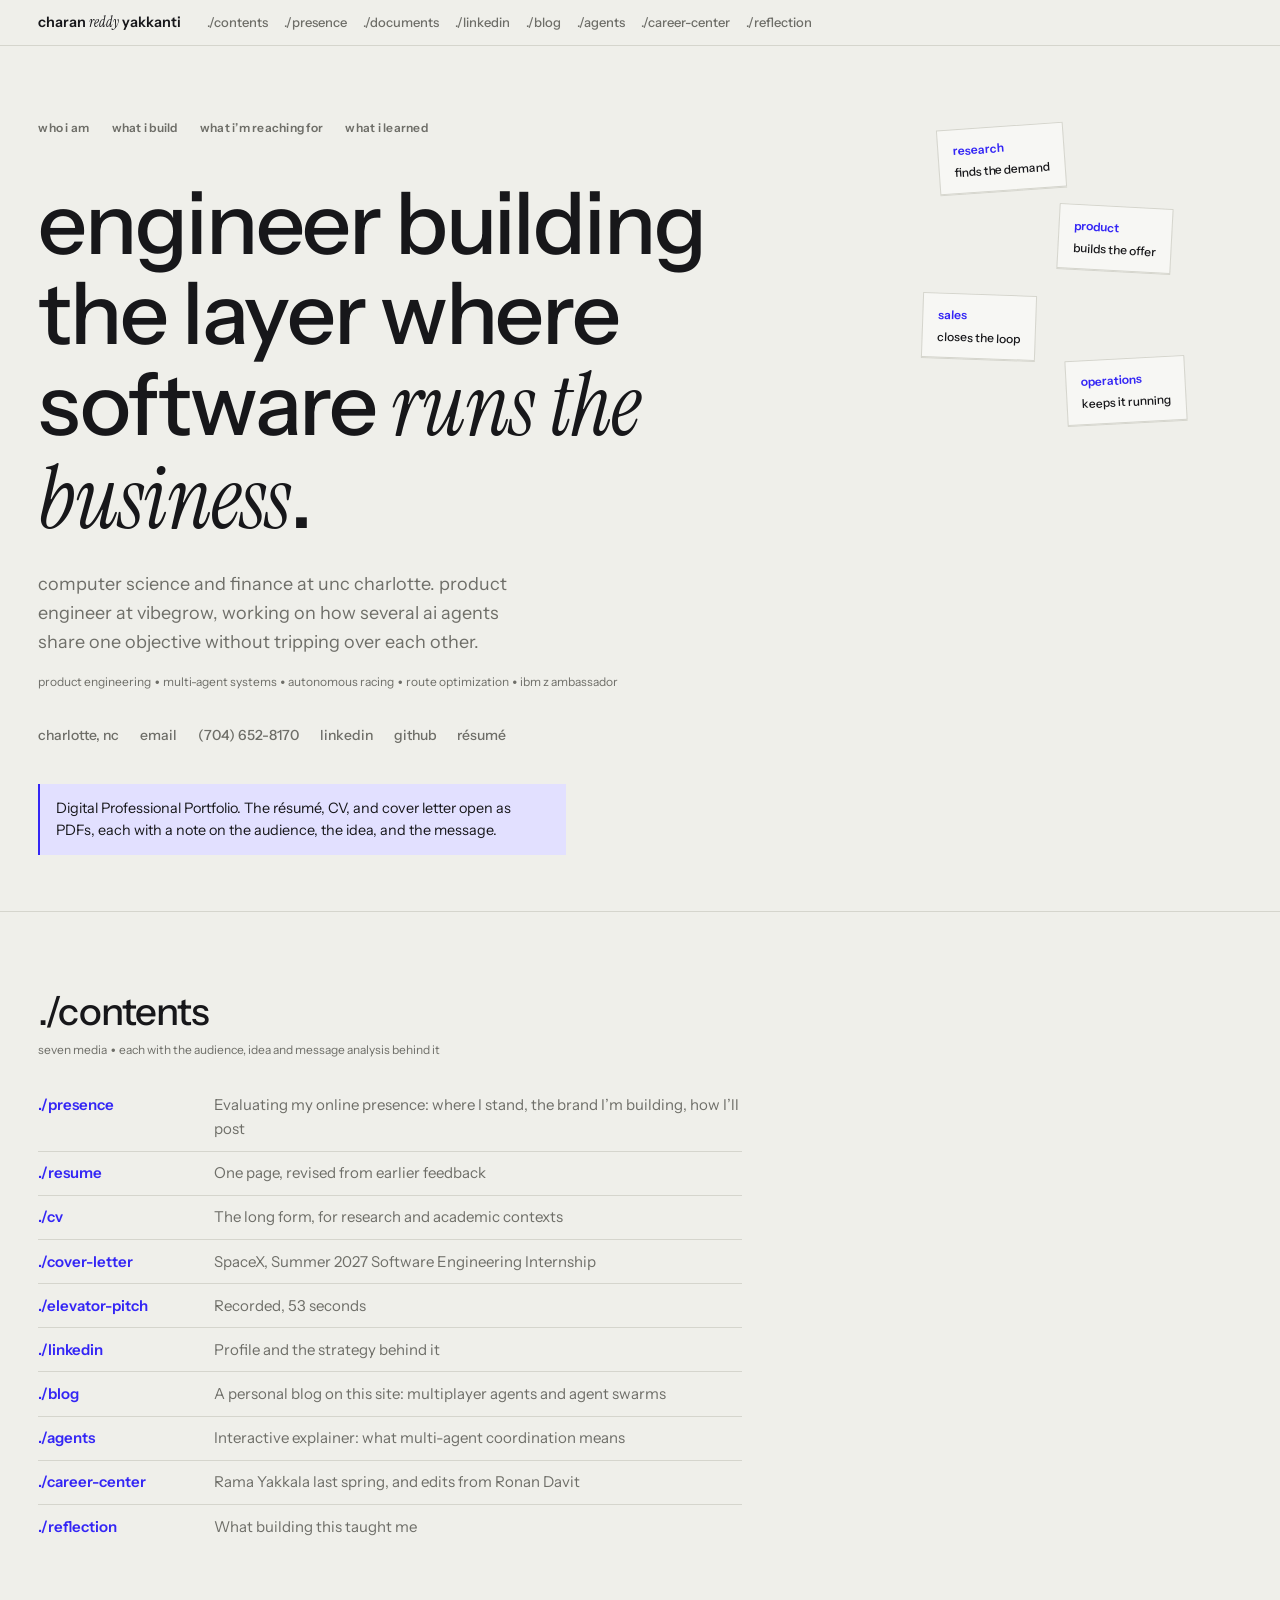
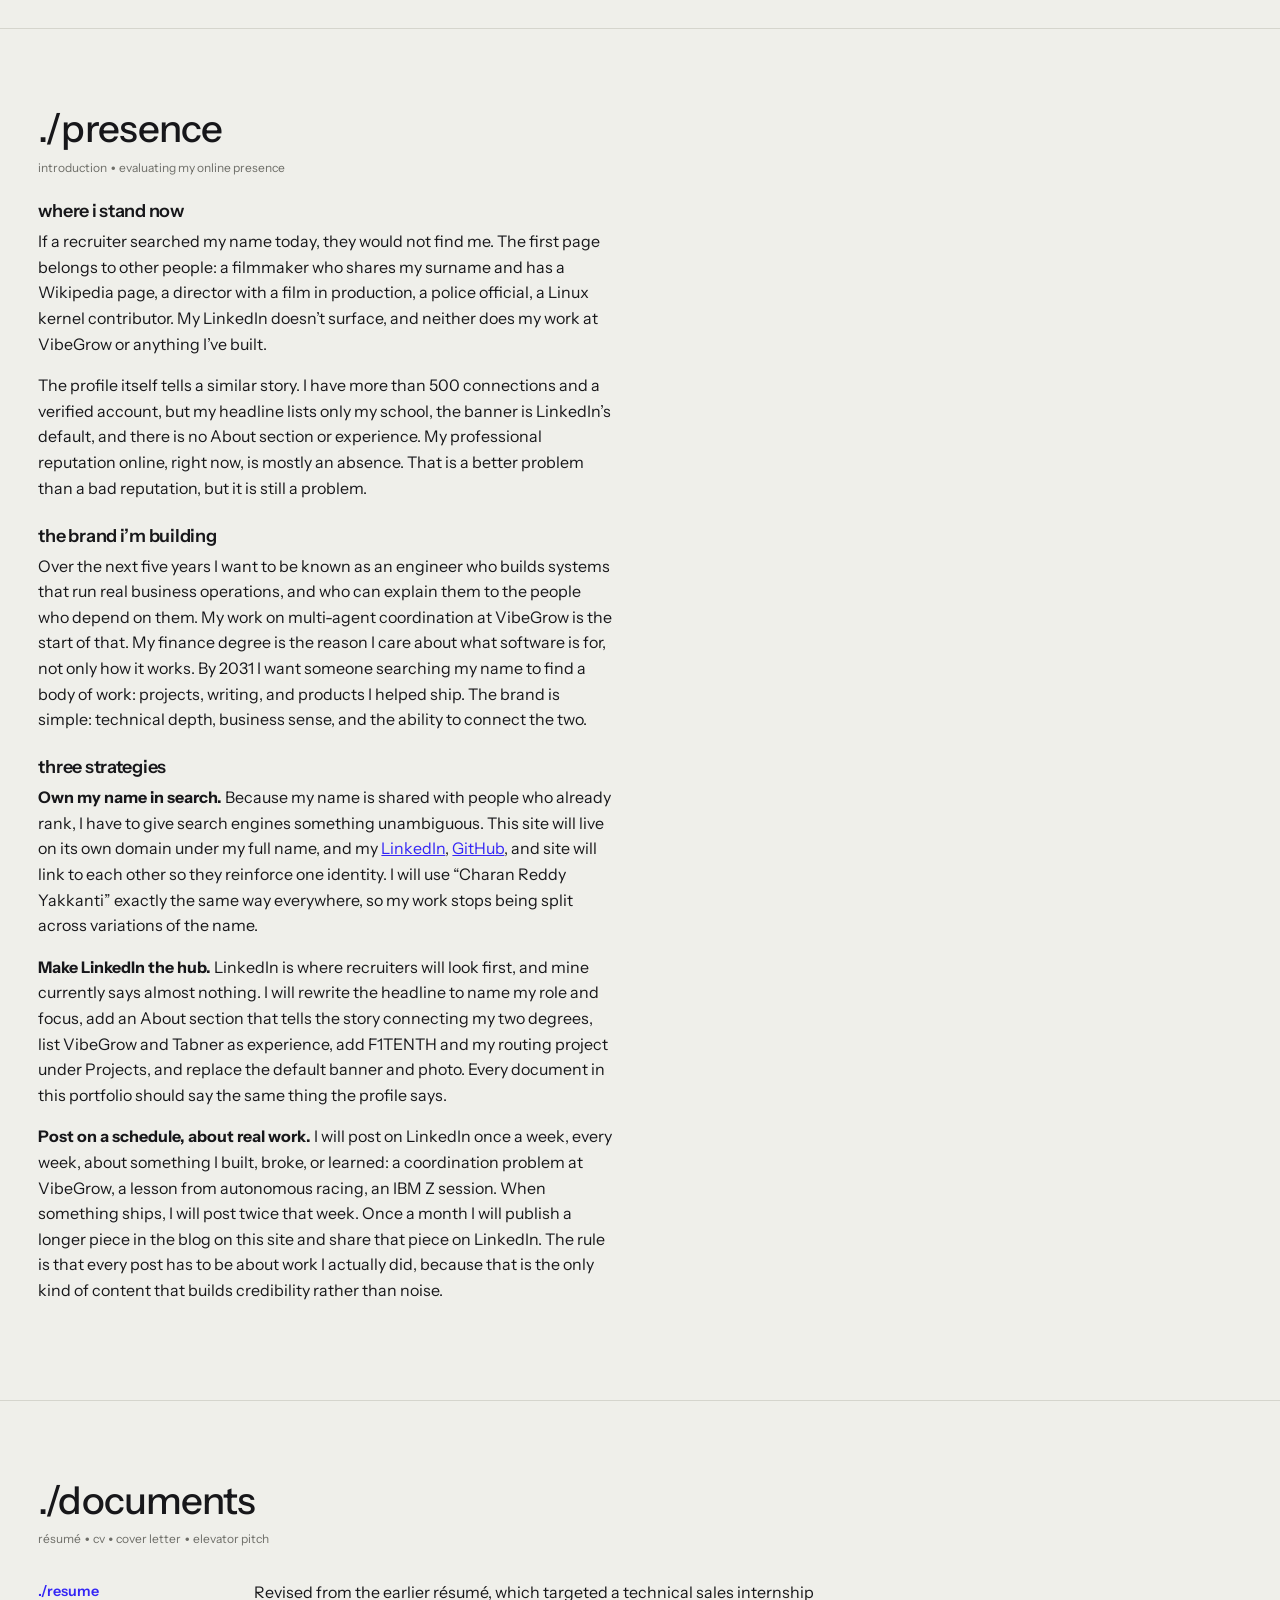
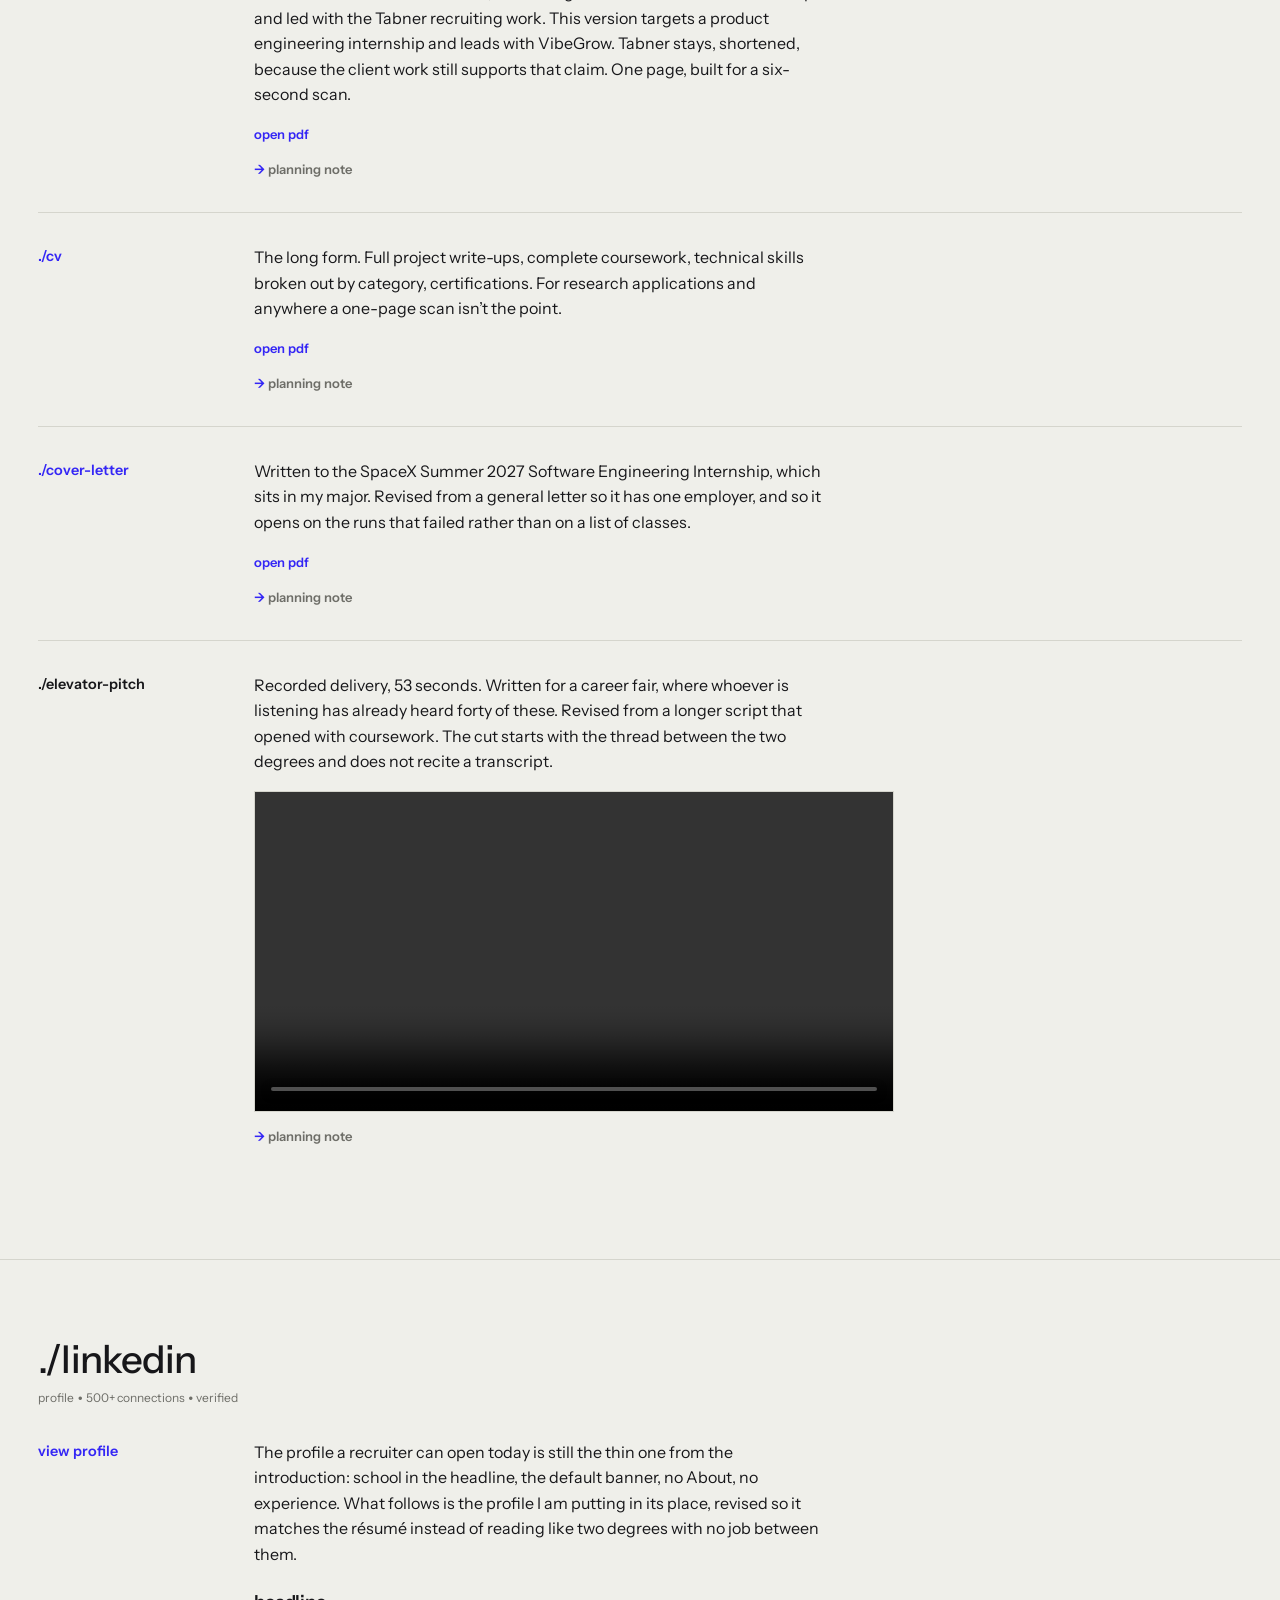
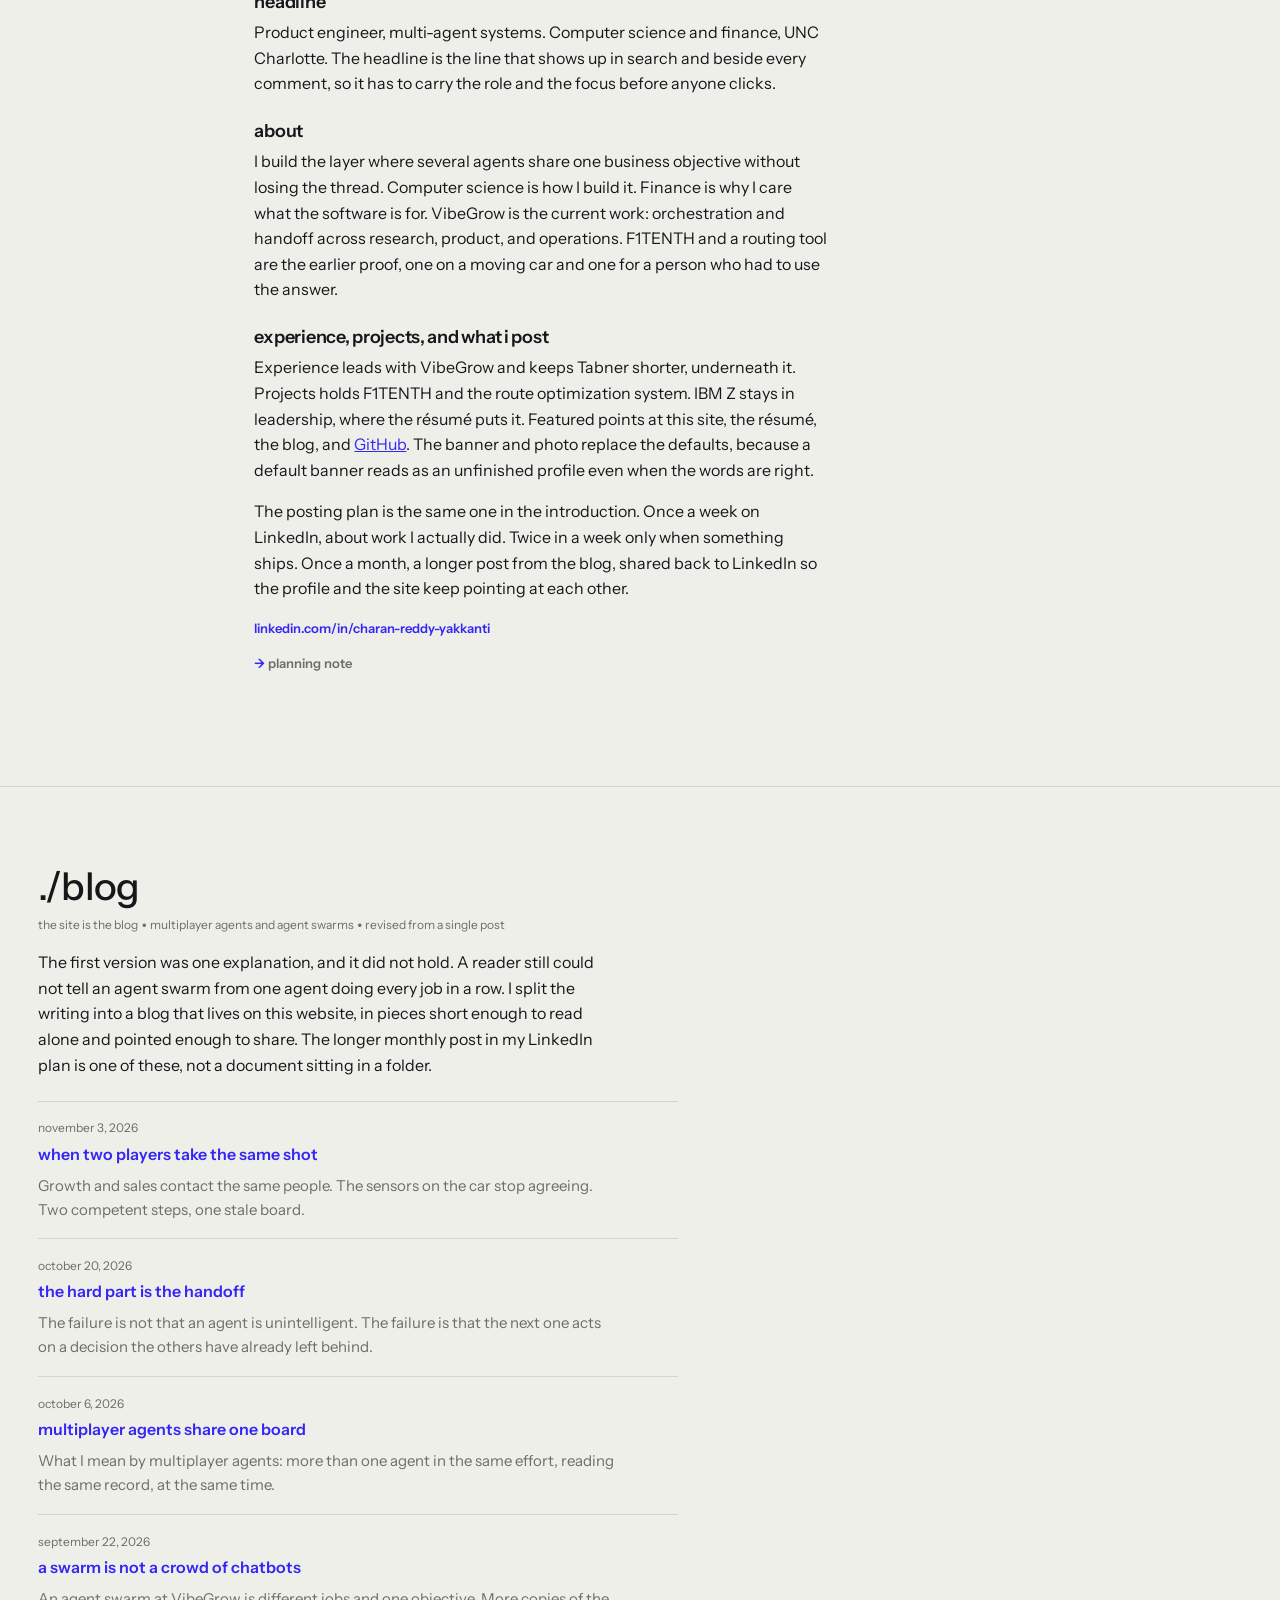
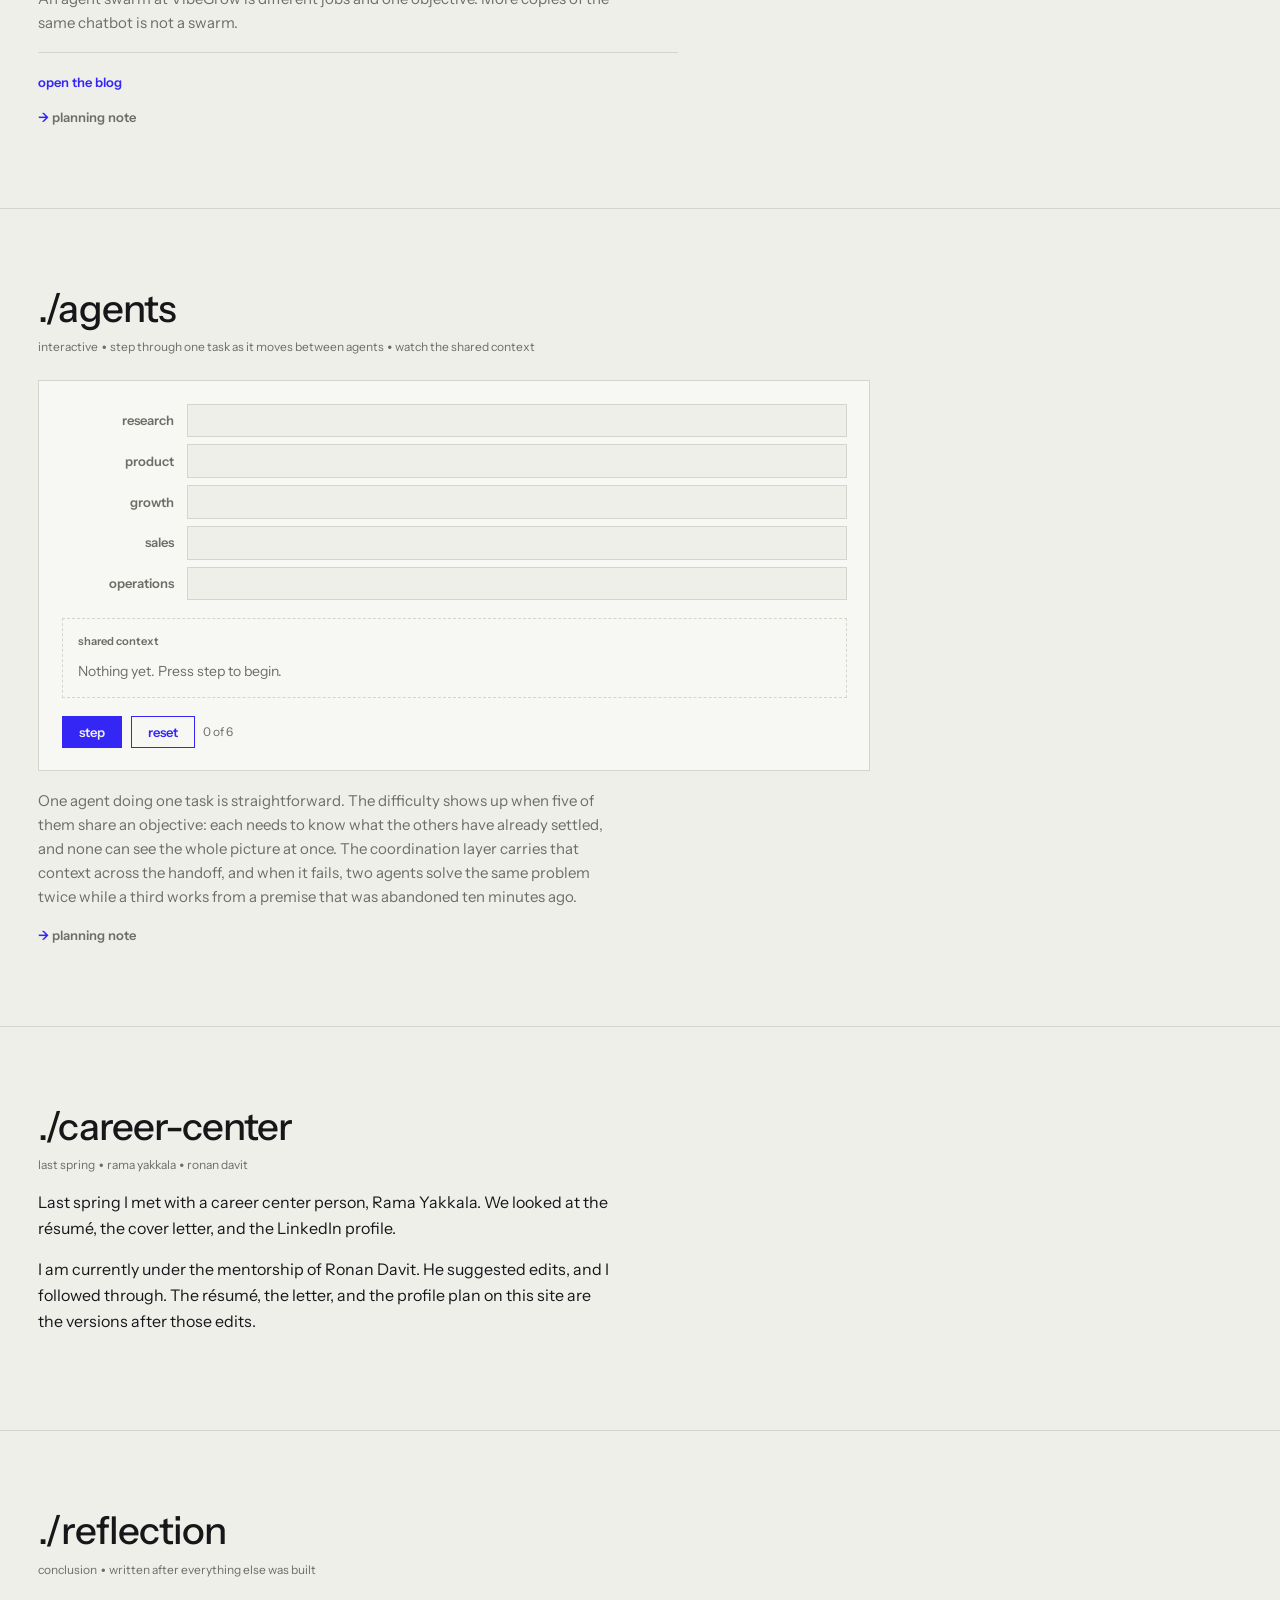
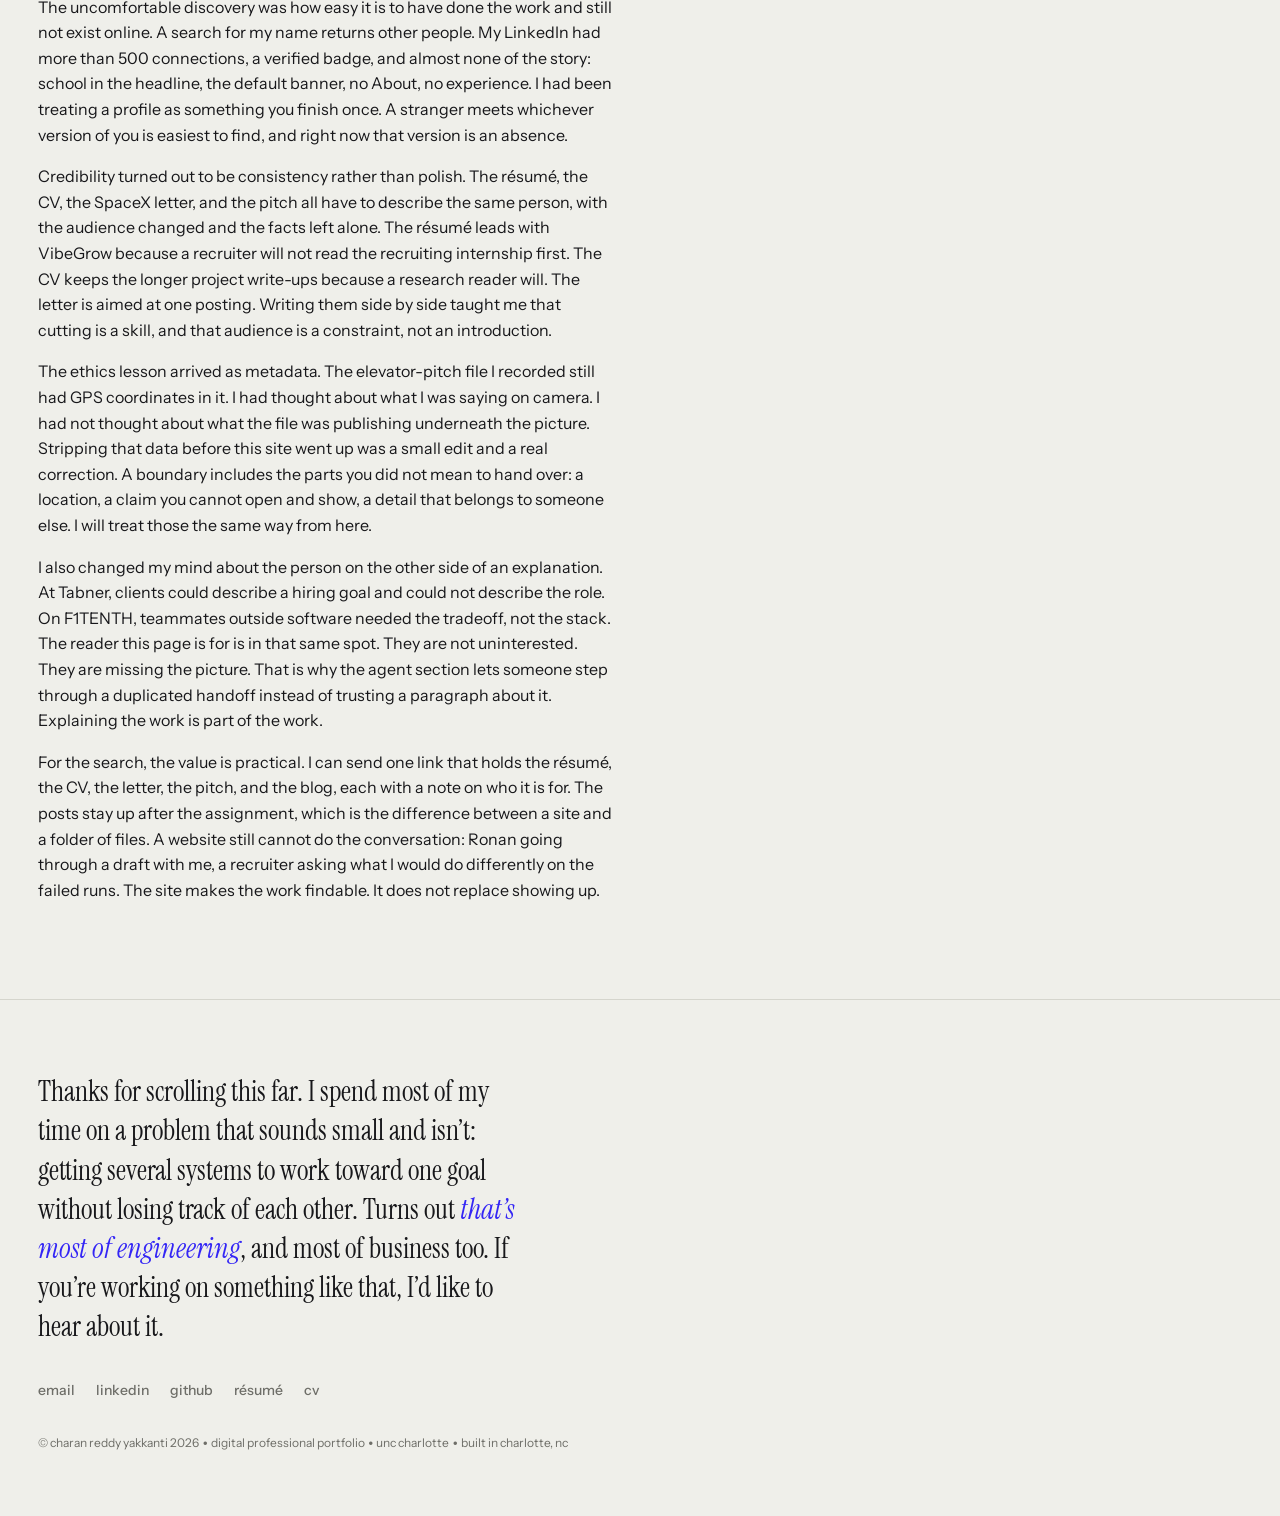
==== commit 02bf7645: "Replace the career center note with Rama Yakkala and Ronan Davit. Co-authored-by: Cursor <cursoragen" ====
--- a/index.html
+++ b/index.html
@@ -75,7 +75,7 @@
       <li><a href="#linkedin">./linkedin</a><span>Profile and the strategy behind it</span></li>
       <li><a href="#blog">./blog</a><span>A personal blog on this site: multiplayer agents and agent swarms</span></li>
       <li><a href="#agents">./agents</a><span>Interactive explainer: what multi-agent coordination means</span></li>
-      <li><a href="#career-center">./career-center</a><span>Review session and what changed</span></li>
+      <li><a href="#career-center">./career-center</a><span>Rama Yakkala last spring, and edits from Ronan Davit</span></li>
       <li><a href="#reflection">./reflection</a><span>What building this taught me</span></li>
     </ul>
   </div>
@@ -296,13 +296,9 @@
 <section id="career-center">
   <div class="wrap">
     <h2>./career-center</h2>
-    <p class="dots">résumé, cover letter and linkedin review</p>
-    <dl class="record">
-      <dt>date</dt><dd>October 29, 2026</dd>
-      <dt>met with</dt><dd>Taylor Nguyen, Career Coach, UNC Charlotte University Career Center</dd>
-      <dt>reviewed</dt><dd>Résumé, cover letter, LinkedIn profile</dd>
-      <dt>what changed</dt><dd>On a six-second read, the coach retained the Tabner internship and missed VibeGrow. I moved Product Engineer above the internship and cut the recruiting bullets so the first screen is the coordination work. That is the order on the résumé now.</dd>
-    </dl>
+    <p class="dots">last spring ∙ rama yakkala ∙ ronan davit</p>
+    <p>Last spring I met with a career center person, Rama Yakkala. We looked at the résumé, the cover letter, and the LinkedIn profile.</p>
+    <p>I am currently under the mentorship of Ronan Davit. He suggested edits, and I followed through. The résumé, the letter, and the profile plan on this site are the versions after those edits.</p>
   </div>
 </section>
 
@@ -314,7 +310,7 @@
     <p>Credibility turned out to be consistency rather than polish. The résumé, the CV, the SpaceX letter, and the pitch all have to describe the same person, with the audience changed and the facts left alone. The résumé leads with VibeGrow because a recruiter will not read the recruiting internship first. The CV keeps the longer project write-ups because a research reader will. The letter is aimed at one posting. Writing them side by side taught me that cutting is a skill, and that audience is a constraint, not an introduction.</p>
     <p>The ethics lesson arrived as metadata. The elevator-pitch file I recorded still had GPS coordinates in it. I had thought about what I was saying on camera. I had not thought about what the file was publishing underneath the picture. Stripping that data before this site went up was a small edit and a real correction. A boundary includes the parts you did not mean to hand over: a location, a claim you cannot open and show, a detail that belongs to someone else. I will treat those the same way from here.</p>
     <p>I also changed my mind about the person on the other side of an explanation. At Tabner, clients could describe a hiring goal and could not describe the role. On F1TENTH, teammates outside software needed the tradeoff, not the stack. The reader this page is for is in that same spot. They are not uninterested. They are missing the picture. That is why the agent section lets someone step through a duplicated handoff instead of trusting a paragraph about it. Explaining the work is part of the work.</p>
-    <p>For the search, the value is practical. I can send one link that holds the résumé, the CV, the letter, the pitch, and the blog, each with a note on who it is for. The posts stay up after the assignment, which is the difference between a site and a folder of files. A website still cannot do the conversation: a coach marking up the page, a recruiter asking what I would do differently on the failed runs. The site makes the work findable. It does not replace showing up.</p>
+    <p>For the search, the value is practical. I can send one link that holds the résumé, the CV, the letter, the pitch, and the blog, each with a note on who it is for. The posts stay up after the assignment, which is the difference between a site and a folder of files. A website still cannot do the conversation: Ronan going through a draft with me, a recruiter asking what I would do differently on the failed runs. The site makes the work findable. It does not replace showing up.</p>
   </div>
 </section>
 
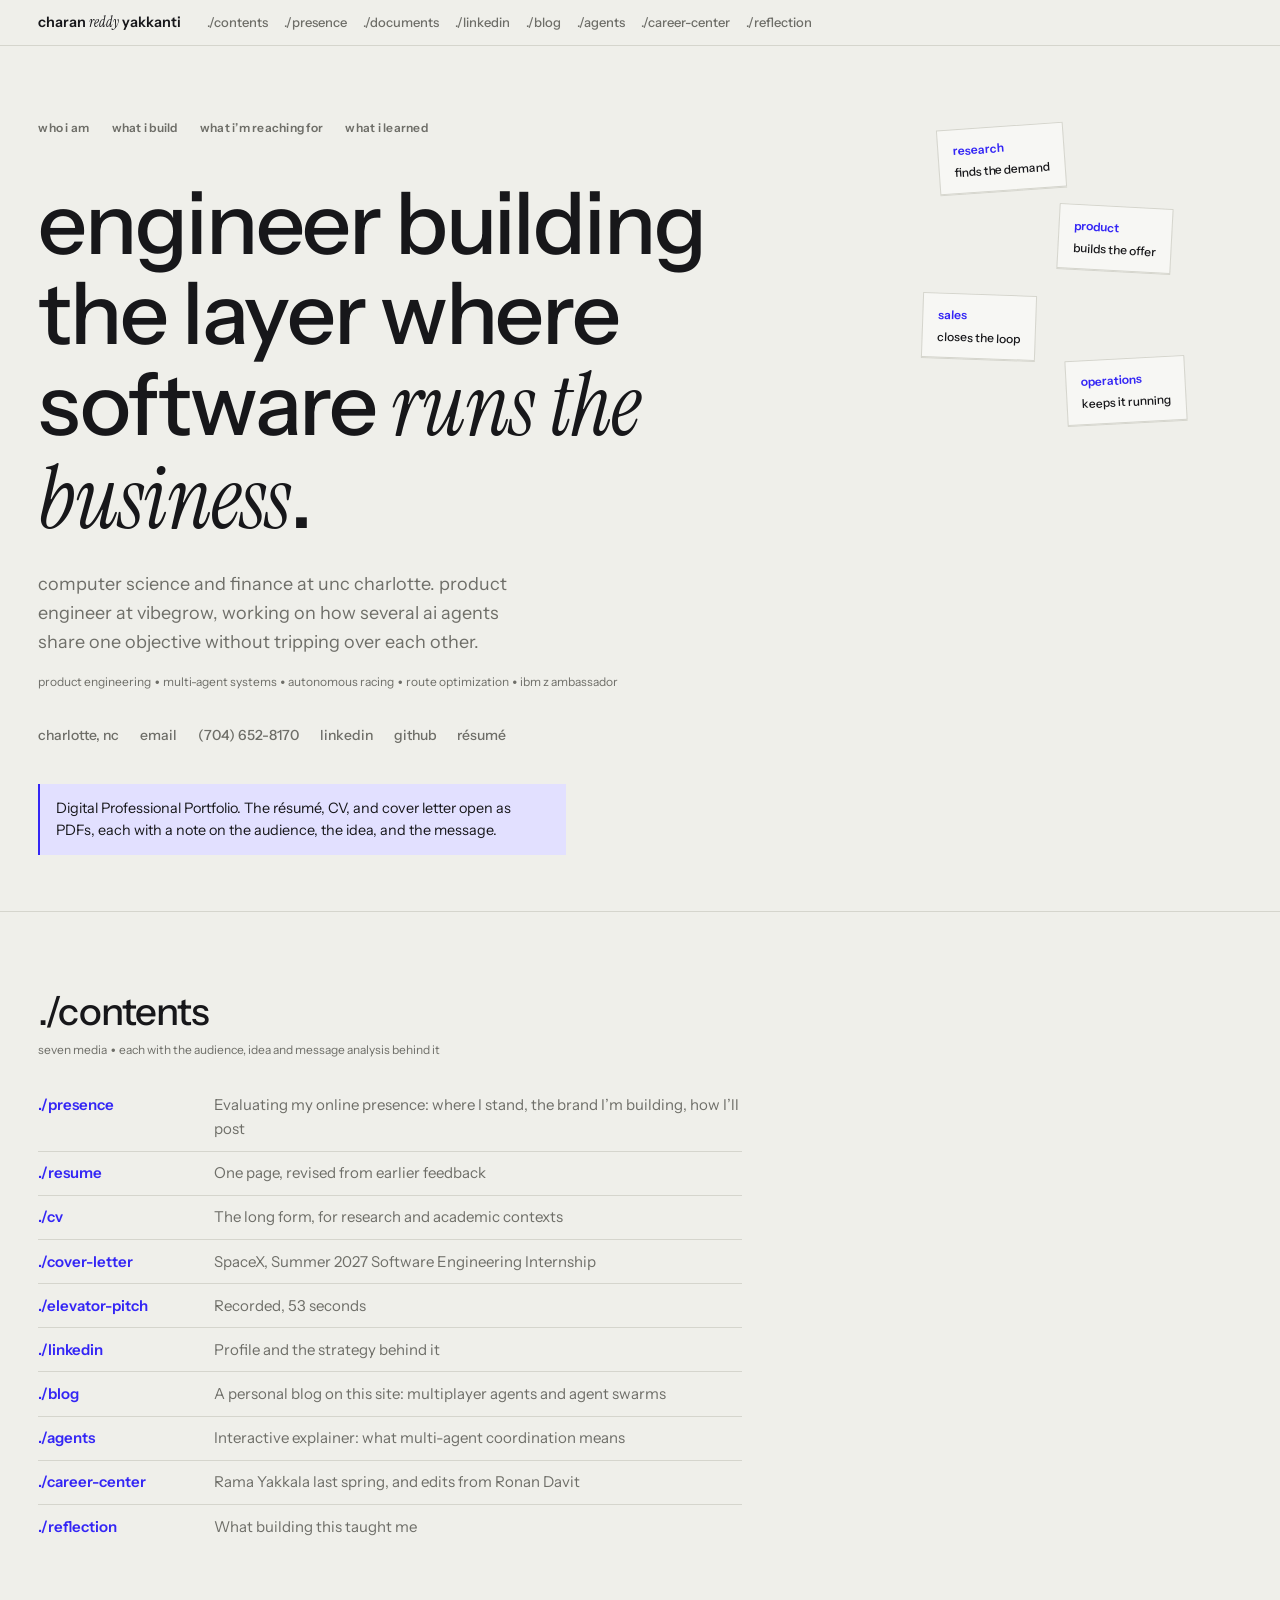
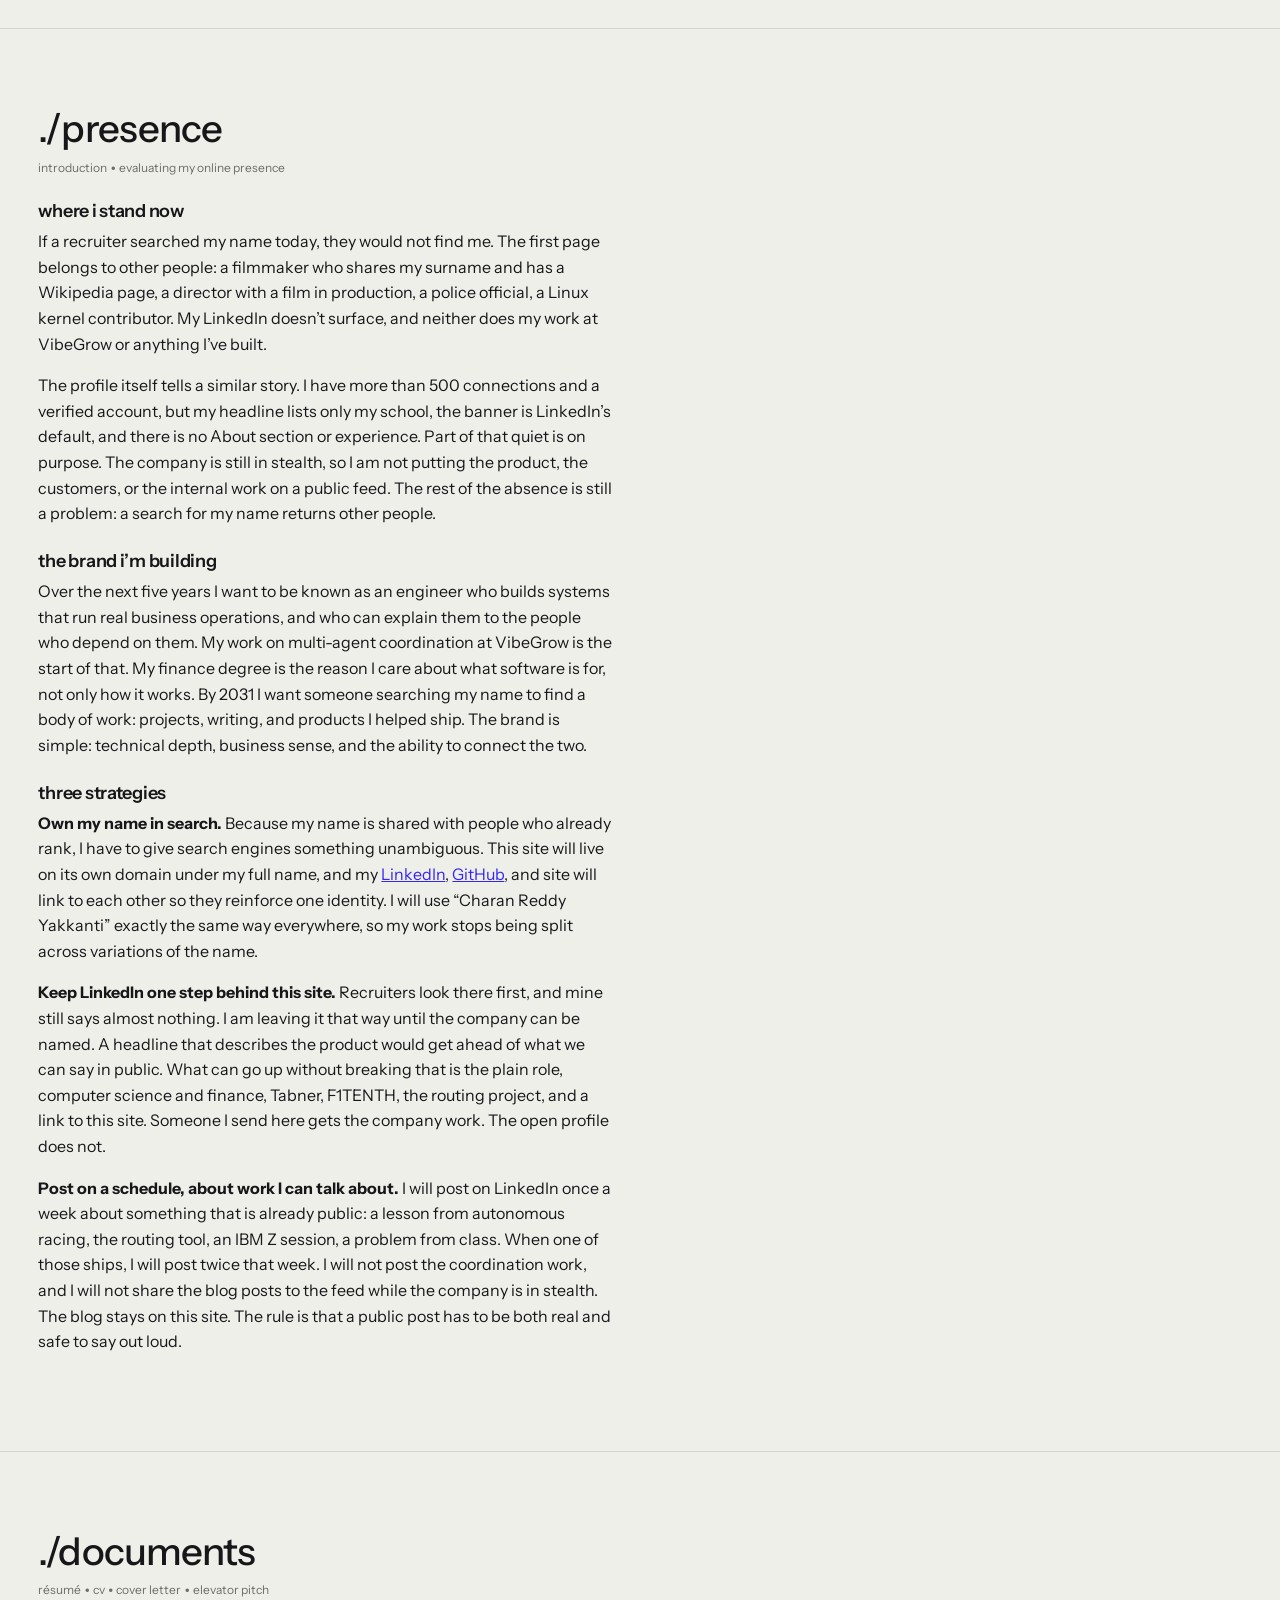
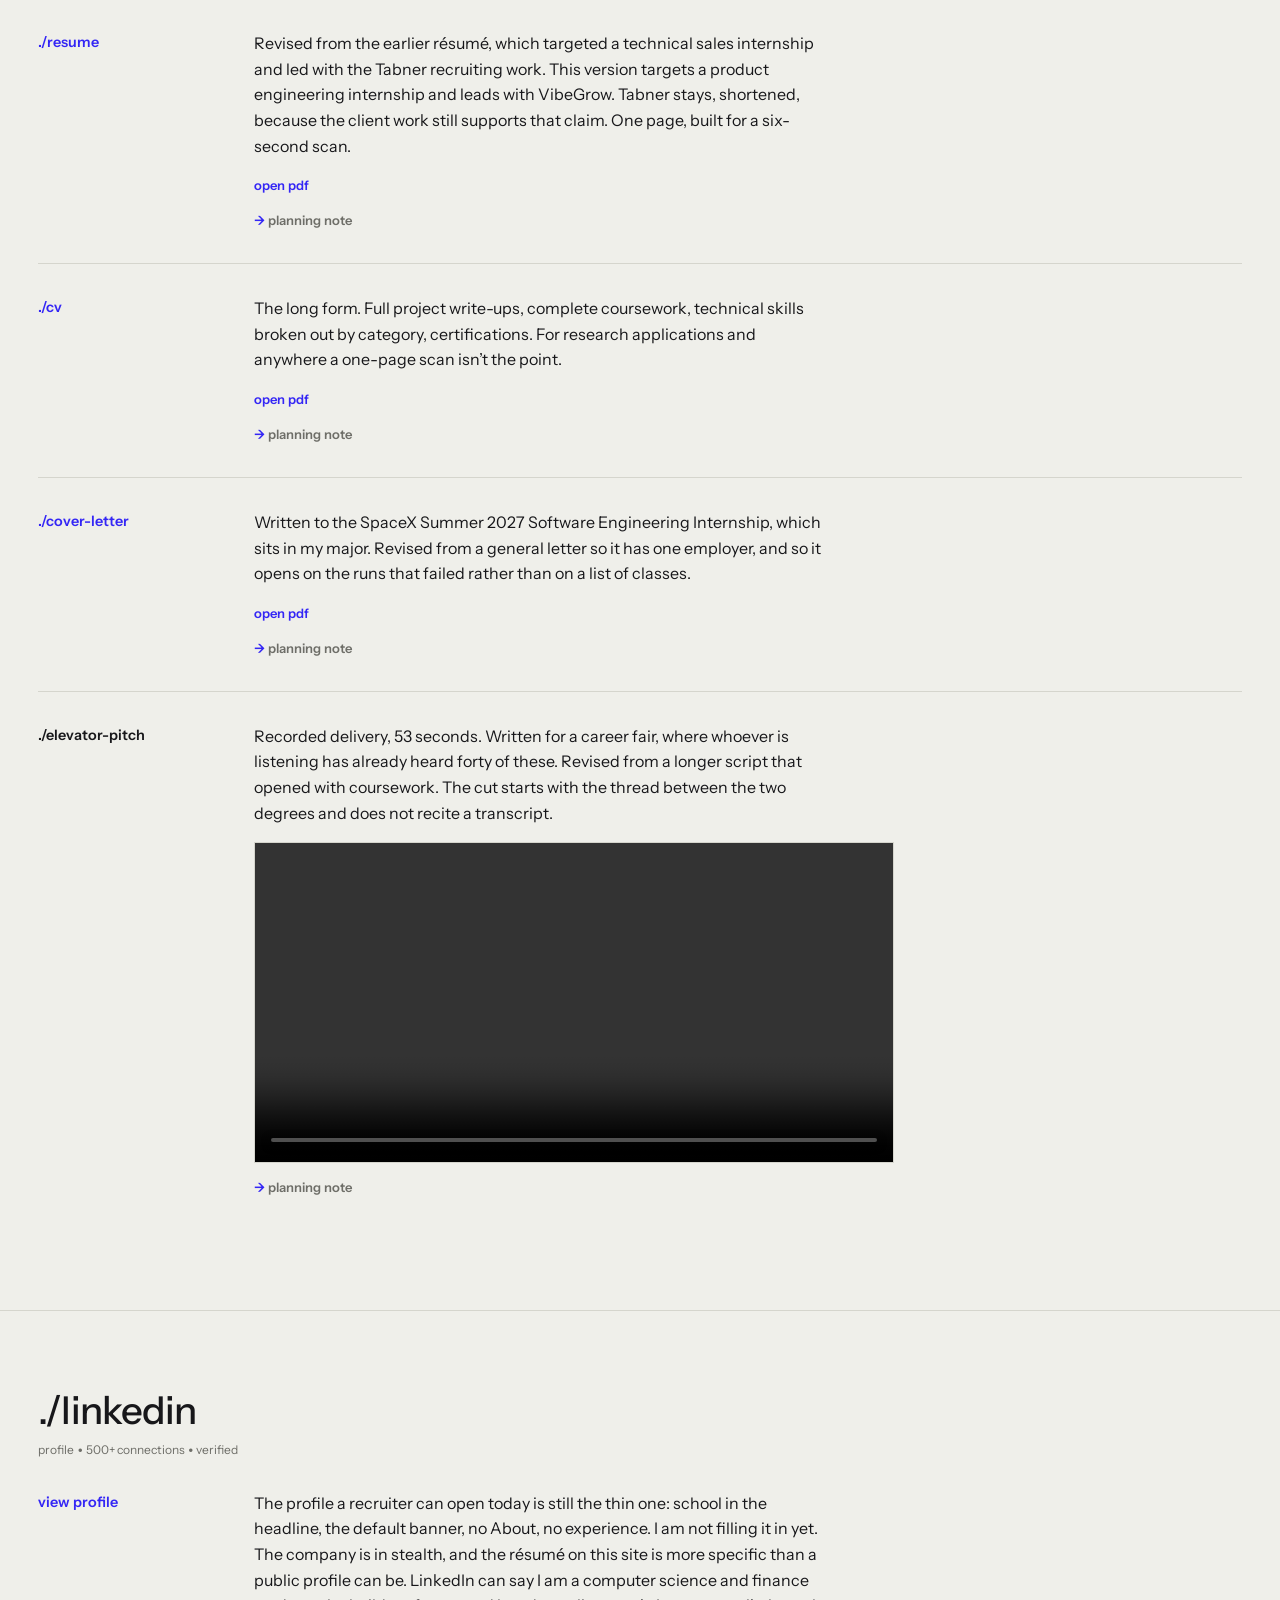
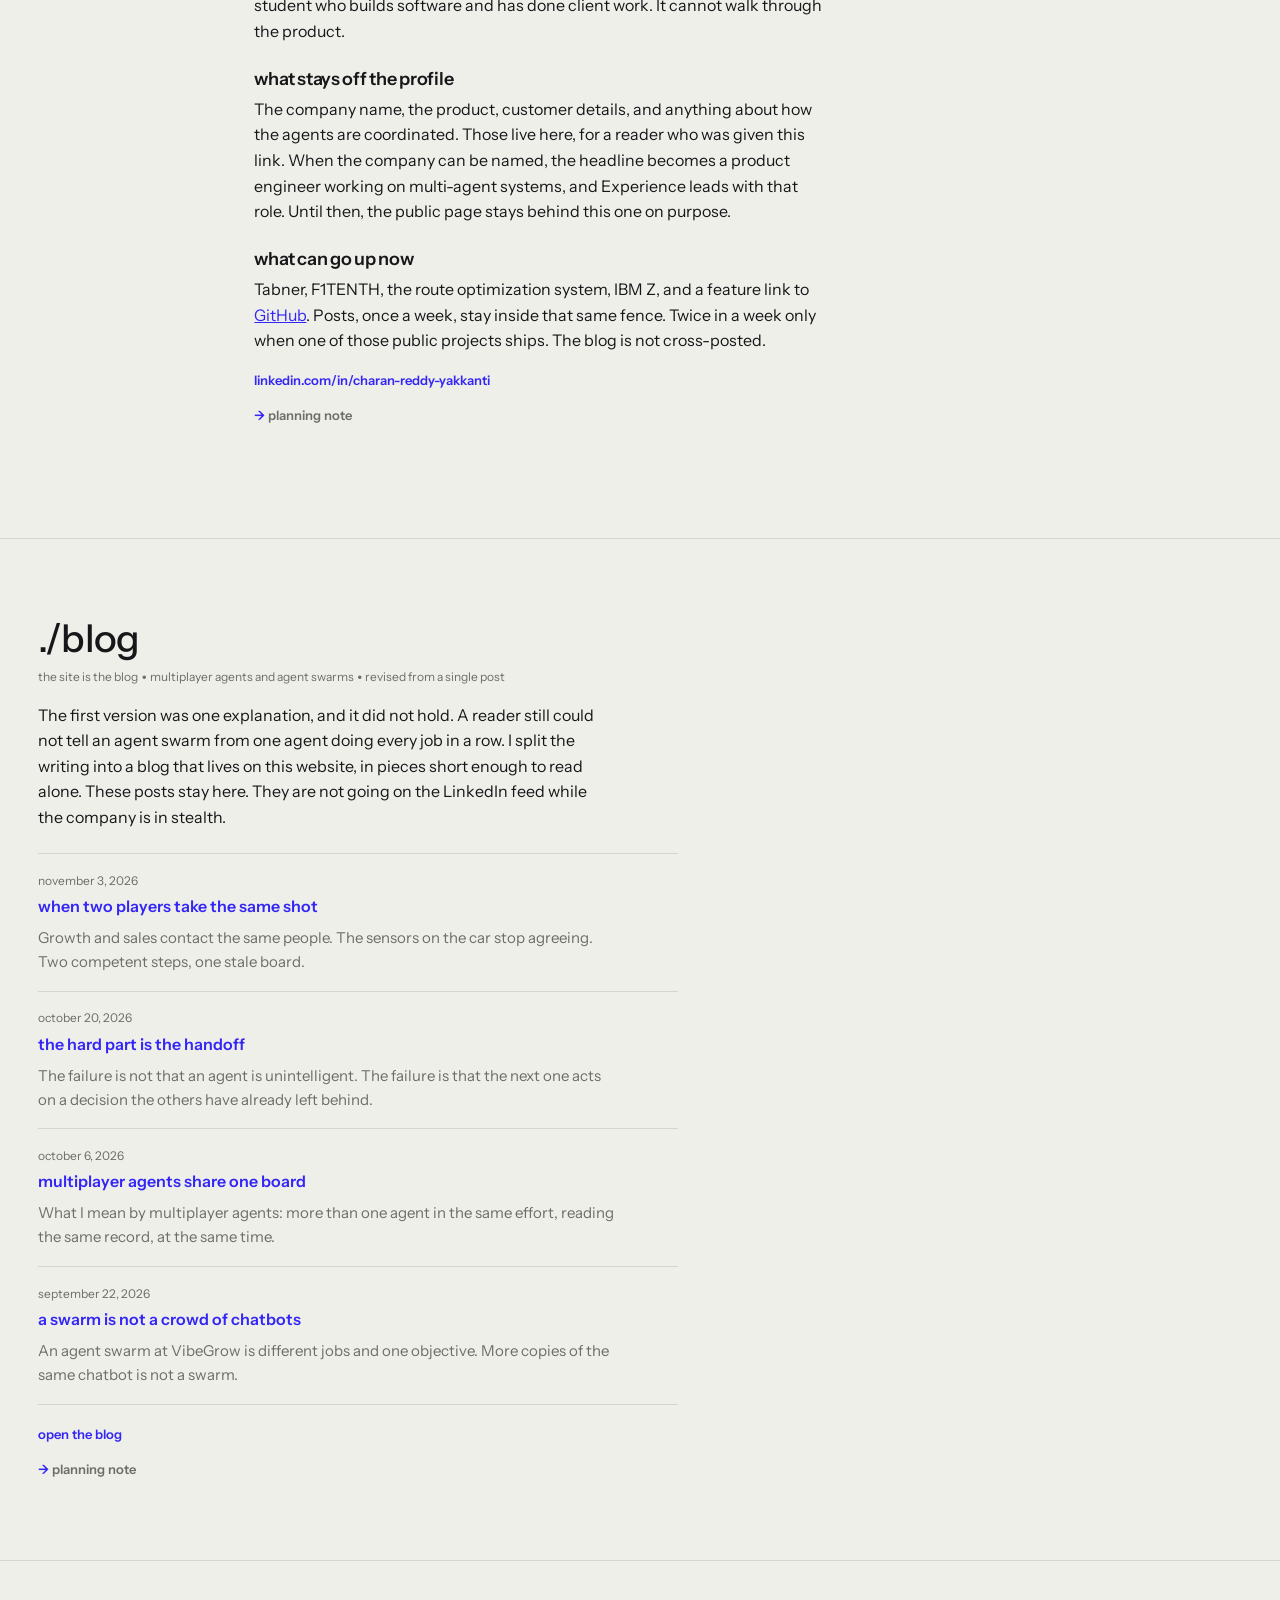
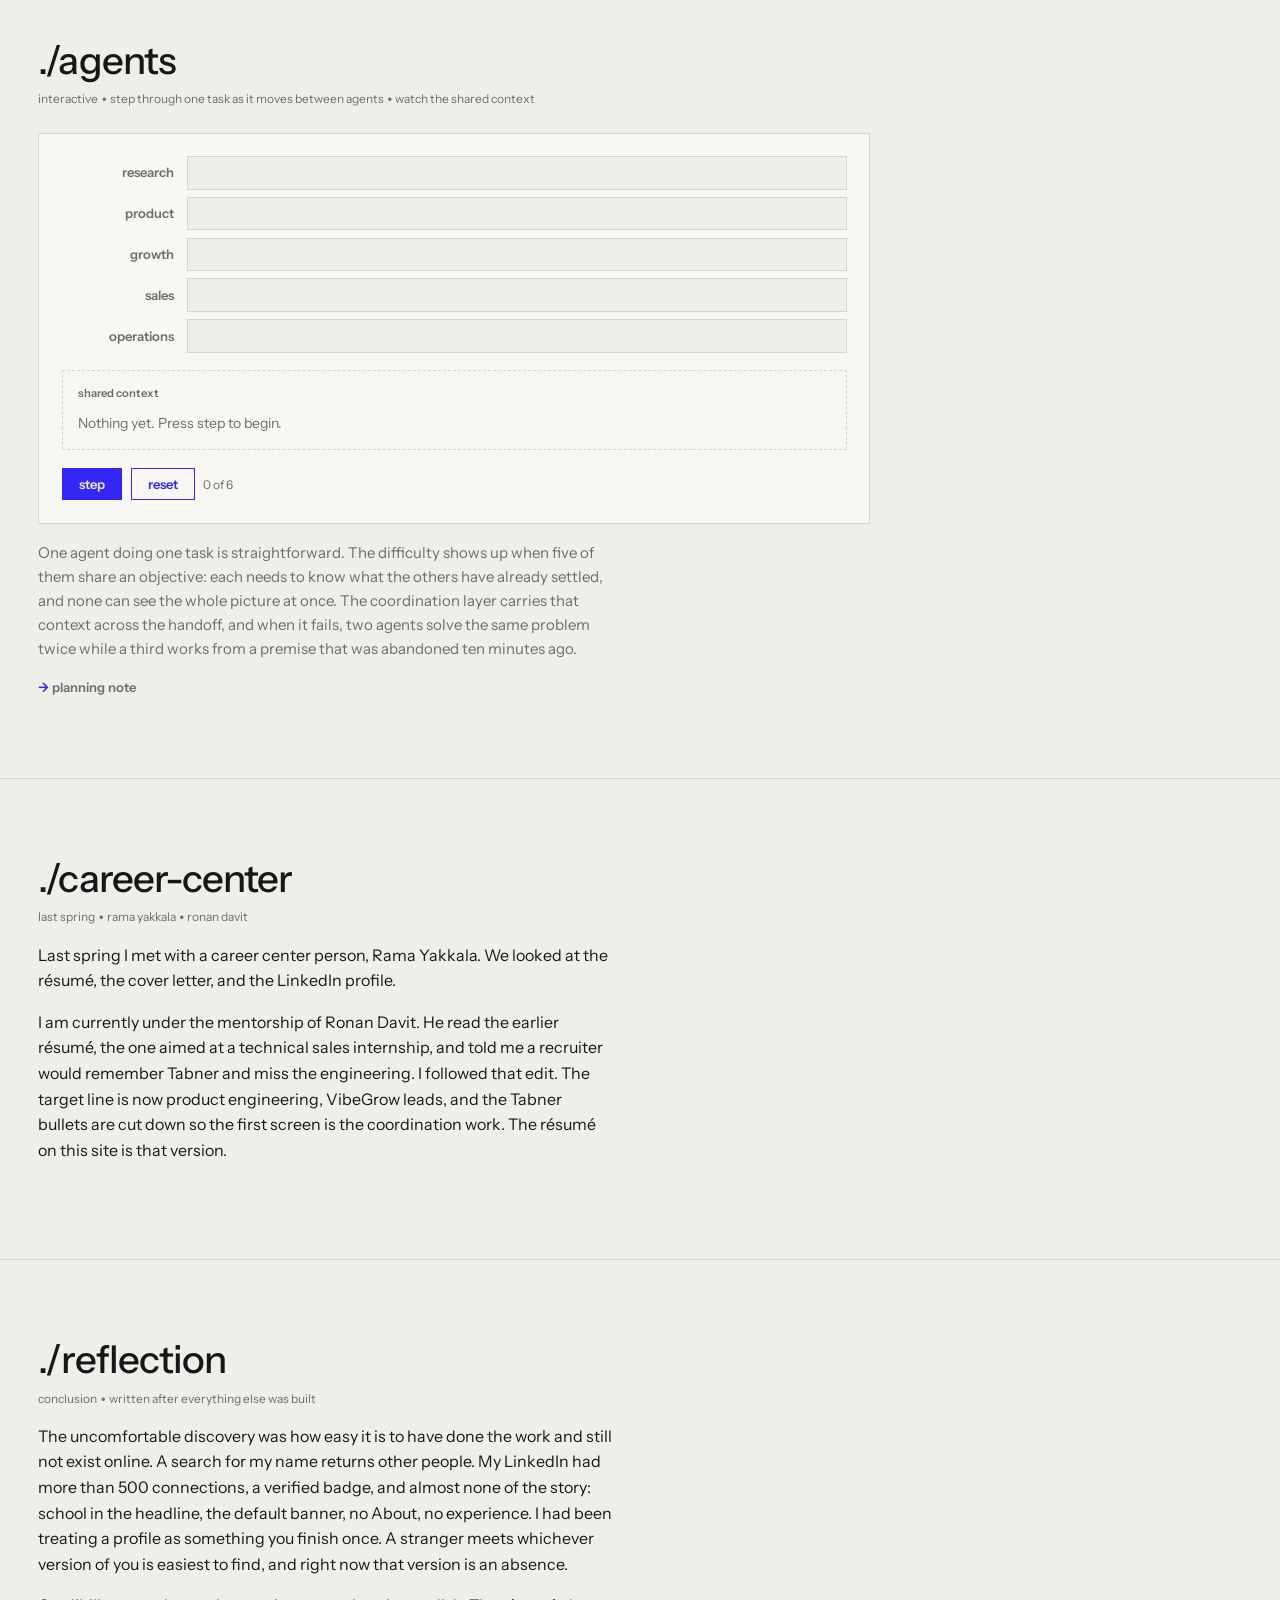
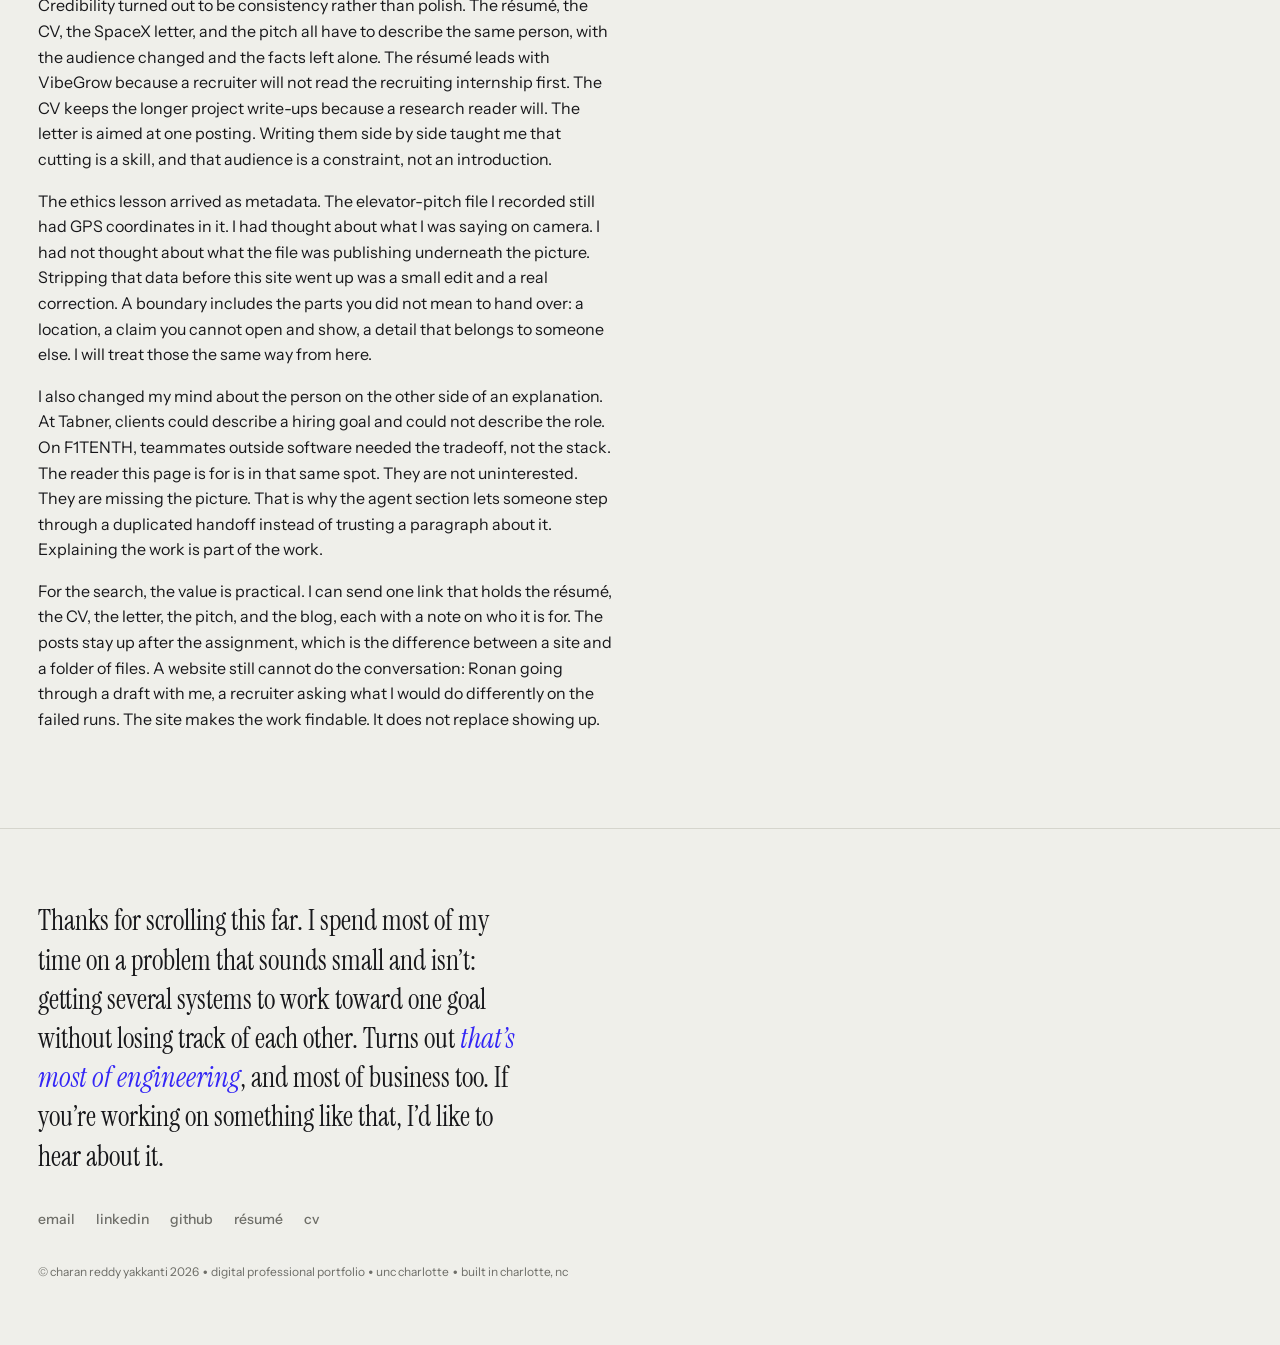
==== commit 639c98cf: "Hold LinkedIn back while the company is in stealth, and record Ronan's resume edit. Co-authored-by: " ====
--- a/index.html
+++ b/index.html
@@ -88,15 +88,15 @@
 
     <h3>where i stand now</h3>
     <p>If a recruiter searched my name today, they would not find me. The first page belongs to other people: a filmmaker who shares my surname and has a Wikipedia page, a director with a film in production, a police official, a Linux kernel contributor. My LinkedIn doesn’t surface, and neither does my work at VibeGrow or anything I’ve built.</p>
-    <p>The profile itself tells a similar story. I have more than 500 connections and a verified account, but my headline lists only my school, the banner is LinkedIn’s default, and there is no About section or experience. My professional reputation online, right now, is mostly an absence. That is a better problem than a bad reputation, but it is still a problem.</p>
+    <p>The profile itself tells a similar story. I have more than 500 connections and a verified account, but my headline lists only my school, the banner is LinkedIn’s default, and there is no About section or experience. Part of that quiet is on purpose. The company is still in stealth, so I am not putting the product, the customers, or the internal work on a public feed. The rest of the absence is still a problem: a search for my name returns other people.</p>
 
     <h3>the brand i’m building</h3>
     <p>Over the next five years I want to be known as an engineer who builds systems that run real business operations, and who can explain them to the people who depend on them. My work on multi-agent coordination at VibeGrow is the start of that. My finance degree is the reason I care about what software is for, not only how it works. By 2031 I want someone searching my name to find a body of work: projects, writing, and products I helped ship. The brand is simple: technical depth, business sense, and the ability to connect the two.</p>
 
     <h3>three strategies</h3>
     <p><strong>Own my name in search.</strong> Because my name is shared with people who already rank, I have to give search engines something unambiguous. This site will live on its own domain under my full name, and my <a href="https://www.linkedin.com/in/charan-reddy-yakkanti-966712321/">LinkedIn</a>, <a href="https://github.com/reay0110">GitHub</a>, and site will link to each other so they reinforce one identity. I will use “Charan Reddy Yakkanti” exactly the same way everywhere, so my work stops being split across variations of the name.</p>
-    <p><strong>Make LinkedIn the hub.</strong> LinkedIn is where recruiters will look first, and mine currently says almost nothing. I will rewrite the headline to name my role and focus, add an About section that tells the story connecting my two degrees, list VibeGrow and Tabner as experience, add F1TENTH and my routing project under Projects, and replace the default banner and photo. Every document in this portfolio should say the same thing the profile says.</p>
-    <p><strong>Post on a schedule, about real work.</strong> I will post on LinkedIn once a week, every week, about something I built, broke, or learned: a coordination problem at VibeGrow, a lesson from autonomous racing, an IBM Z session. When something ships, I will post twice that week. Once a month I will publish a longer piece in the blog on this site and share that piece on LinkedIn. The rule is that every post has to be about work I actually did, because that is the only kind of content that builds credibility rather than noise.</p>
+    <p><strong>Keep LinkedIn one step behind this site.</strong> Recruiters look there first, and mine still says almost nothing. I am leaving it that way until the company can be named. A headline that describes the product would get ahead of what we can say in public. What can go up without breaking that is the plain role, computer science and finance, Tabner, F1TENTH, the routing project, and a link to this site. Someone I send here gets the company work. The open profile does not.</p>
+    <p><strong>Post on a schedule, about work I can talk about.</strong> I will post on LinkedIn once a week about something that is already public: a lesson from autonomous racing, the routing tool, an IBM Z session, a problem from class. When one of those ships, I will post twice that week. I will not post the coordination work, and I will not share the blog posts to the feed while the company is in stealth. The blog stays on this site. The rule is that a public post has to be both real and safe to say out loud.</p>
   </div>
 </section>
 
@@ -192,14 +192,11 @@
     <div class="entry">
       <div class="entry-path"><a href="https://www.linkedin.com/in/charan-reddy-yakkanti-966712321/">view profile</a></div>
       <div class="entry-body">
-        <p>The profile a recruiter can open today is still the thin one from the introduction: school in the headline, the default banner, no About, no experience. What follows is the profile I am putting in its place, revised so it matches the résumé instead of reading like two degrees with no job between them.</p>
-        <h3>headline</h3>
-        <p>Product engineer, multi-agent systems. Computer science and finance, UNC Charlotte. The headline is the line that shows up in search and beside every comment, so it has to carry the role and the focus before anyone clicks.</p>
-        <h3>about</h3>
-        <p>I build the layer where several agents share one business objective without losing the thread. Computer science is how I build it. Finance is why I care what the software is for. VibeGrow is the current work: orchestration and handoff across research, product, and operations. F1TENTH and a routing tool are the earlier proof, one on a moving car and one for a person who had to use the answer.</p>
-        <h3>experience, projects, and what I post</h3>
-        <p>Experience leads with VibeGrow and keeps Tabner shorter, underneath it. Projects holds F1TENTH and the route optimization system. IBM Z stays in leadership, where the résumé puts it. Featured points at this site, the résumé, the blog, and <a href="https://github.com/reay0110">GitHub</a>. The banner and photo replace the defaults, because a default banner reads as an unfinished profile even when the words are right.</p>
-        <p>The posting plan is the same one in the introduction. Once a week on LinkedIn, about work I actually did. Twice in a week only when something ships. Once a month, a longer post from the blog, shared back to LinkedIn so the profile and the site keep pointing at each other.</p>
+        <p>The profile a recruiter can open today is still the thin one: school in the headline, the default banner, no About, no experience. I am not filling it in yet. The company is in stealth, and the résumé on this site is more specific than a public profile can be. LinkedIn can say I am a computer science and finance student who builds software and has done client work. It cannot walk through the product.</p>
+        <h3>what stays off the profile</h3>
+        <p>The company name, the product, customer details, and anything about how the agents are coordinated. Those live here, for a reader who was given this link. When the company can be named, the headline becomes a product engineer working on multi-agent systems, and Experience leads with that role. Until then, the public page stays behind this one on purpose.</p>
+        <h3>what can go up now</h3>
+        <p>Tabner, F1TENTH, the route optimization system, IBM Z, and a feature link to <a href="https://github.com/reay0110">GitHub</a>. Posts, once a week, stay inside that same fence. Twice in a week only when one of those public projects ships. The blog is not cross-posted.</p>
         <div class="open"><a href="https://www.linkedin.com/in/charan-reddy-yakkanti-966712321/">linkedin.com/in/charan-reddy-yakkanti</a></div>
         <details class="aim">
           <summary>planning note</summary>
@@ -207,9 +204,9 @@
             <dt>audience</dt>
             <dd>Recruiters searching by skill and school, and people I’ve met who look me up afterward. Both see the headline long before anything else.</dd>
             <dt>idea</dt>
-            <dd>Consistency with every other document here, so that someone who reads the résumé and then the profile meets the same person.</dd>
+            <dd>The résumé can name the company. The public profile cannot, yet. A reader gets the specific story only after they have this site.</dd>
             <dt>message</dt>
-            <dd>The headline does most of the work, since it appears in search results and beside every comment. The About section tells the story; Experience mirrors the résumé.</dd>
+            <dd>The public profile stays general while the company is in stealth. This site carries the specific story, and the profile points at work that is already safe to name.</dd>
           </dl>
         </details>
       </div>
@@ -221,7 +218,7 @@
   <div class="wrap">
     <h2>./blog</h2>
     <p class="dots">the site is the blog ∙ multiplayer agents and agent swarms ∙ revised from a single post</p>
-    <p>The first version was one explanation, and it did not hold. A reader still could not tell an agent swarm from one agent doing every job in a row. I split the writing into a blog that lives on this website, in pieces short enough to read alone and pointed enough to share. The longer monthly post in my LinkedIn plan is one of these, not a document sitting in a folder.</p>
+    <p>The first version was one explanation, and it did not hold. A reader still could not tell an agent swarm from one agent doing every job in a row. I split the writing into a blog that lives on this website, in pieces short enough to read alone. These posts stay here. They are not going on the LinkedIn feed while the company is in stealth.</p>
     <ul class="post-list">
       <li>
         <span class="post-meta">november 3, 2026</span>
@@ -298,7 +295,7 @@
     <h2>./career-center</h2>
     <p class="dots">last spring ∙ rama yakkala ∙ ronan davit</p>
     <p>Last spring I met with a career center person, Rama Yakkala. We looked at the résumé, the cover letter, and the LinkedIn profile.</p>
-    <p>I am currently under the mentorship of Ronan Davit. He suggested edits, and I followed through. The résumé, the letter, and the profile plan on this site are the versions after those edits.</p>
+    <p>I am currently under the mentorship of Ronan Davit. He read the earlier résumé, the one aimed at a technical sales internship, and told me a recruiter would remember Tabner and miss the engineering. I followed that edit. The target line is now product engineering, VibeGrow leads, and the Tabner bullets are cut down so the first screen is the coordination work. The résumé on this site is that version.</p>
   </div>
 </section>
 
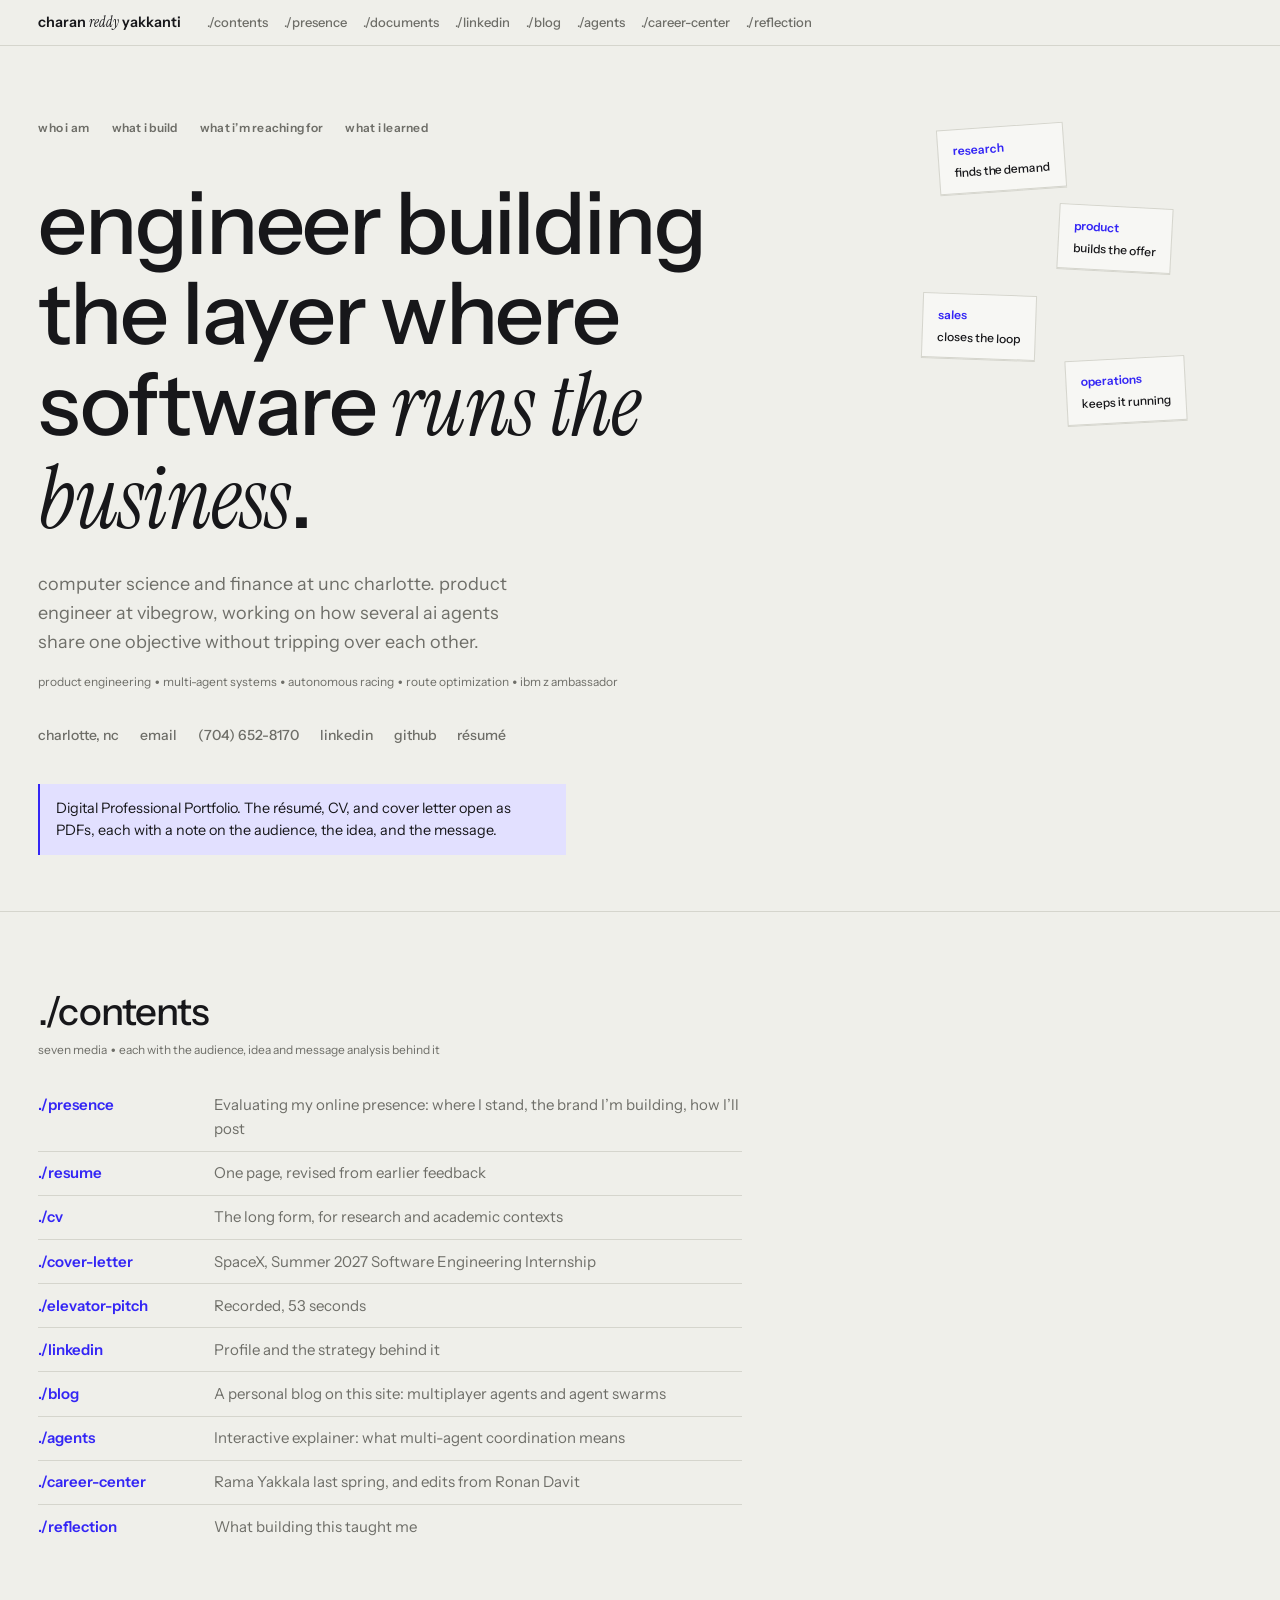
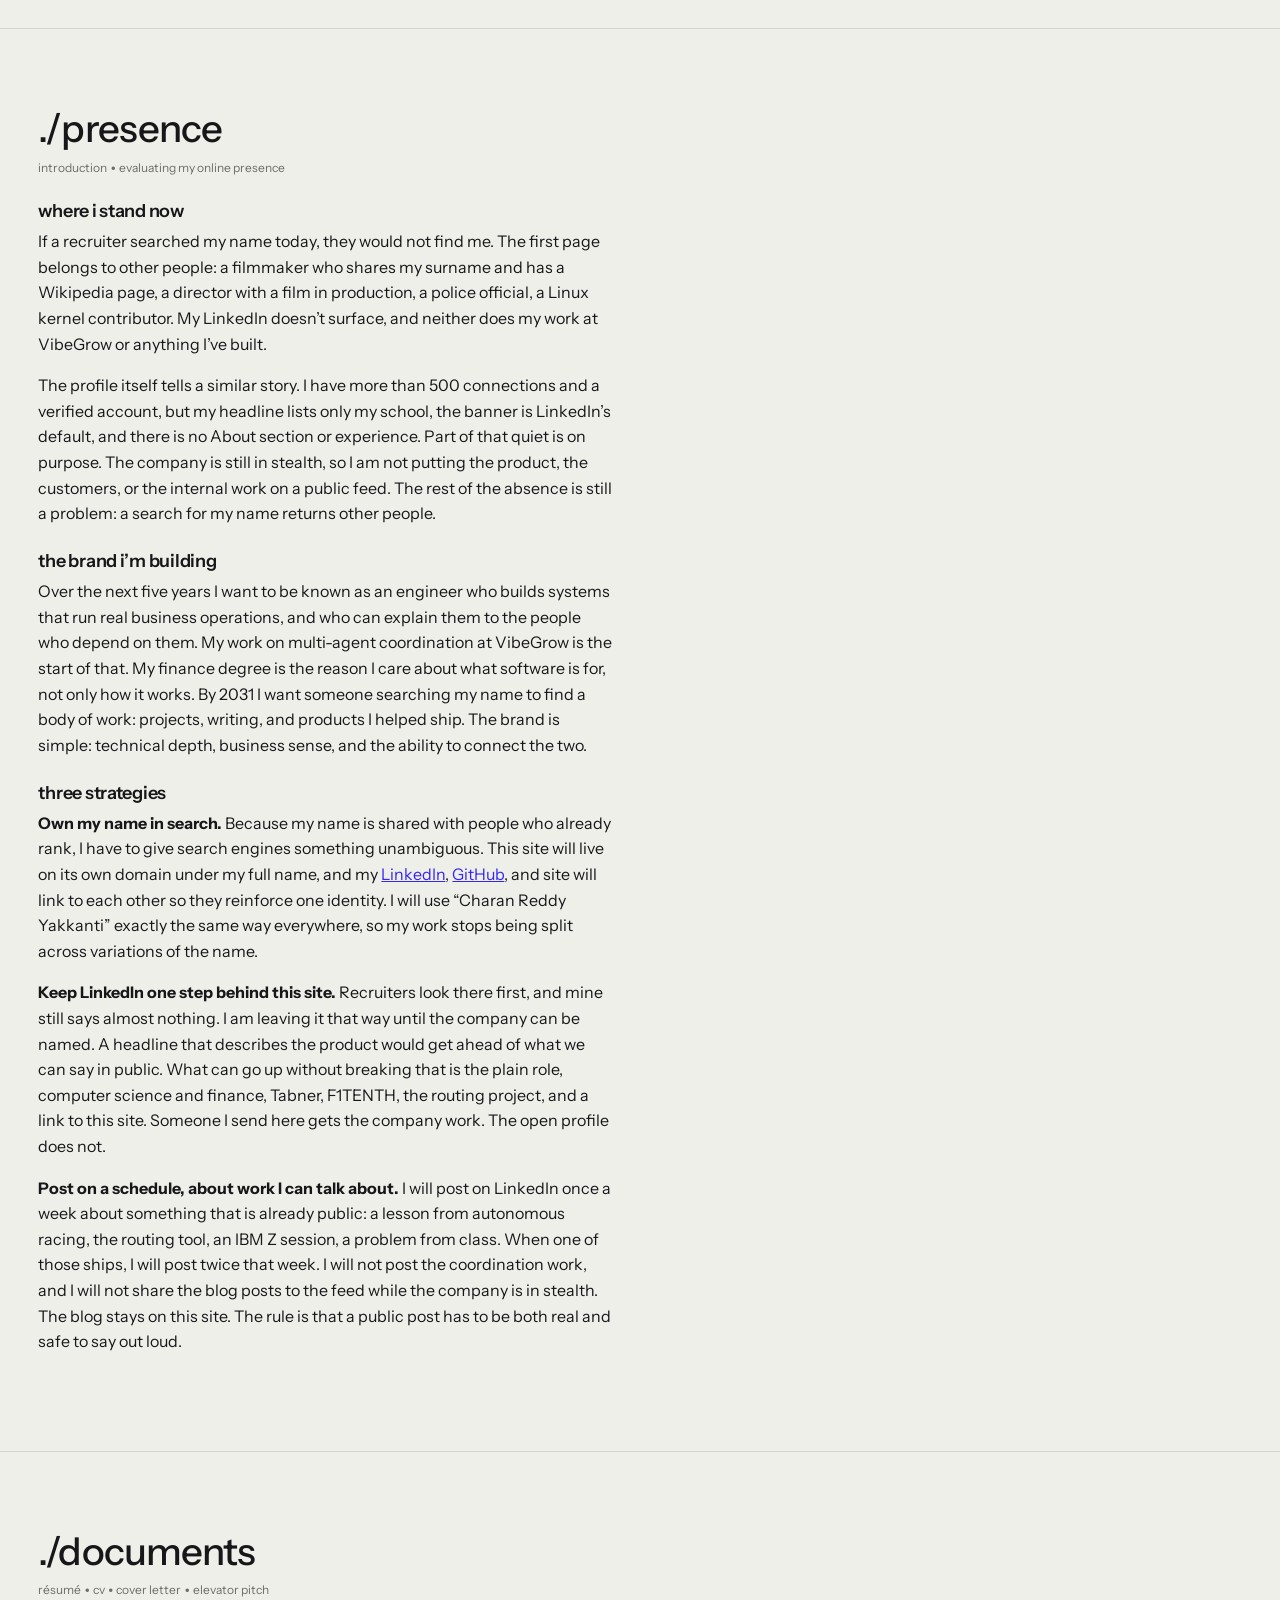
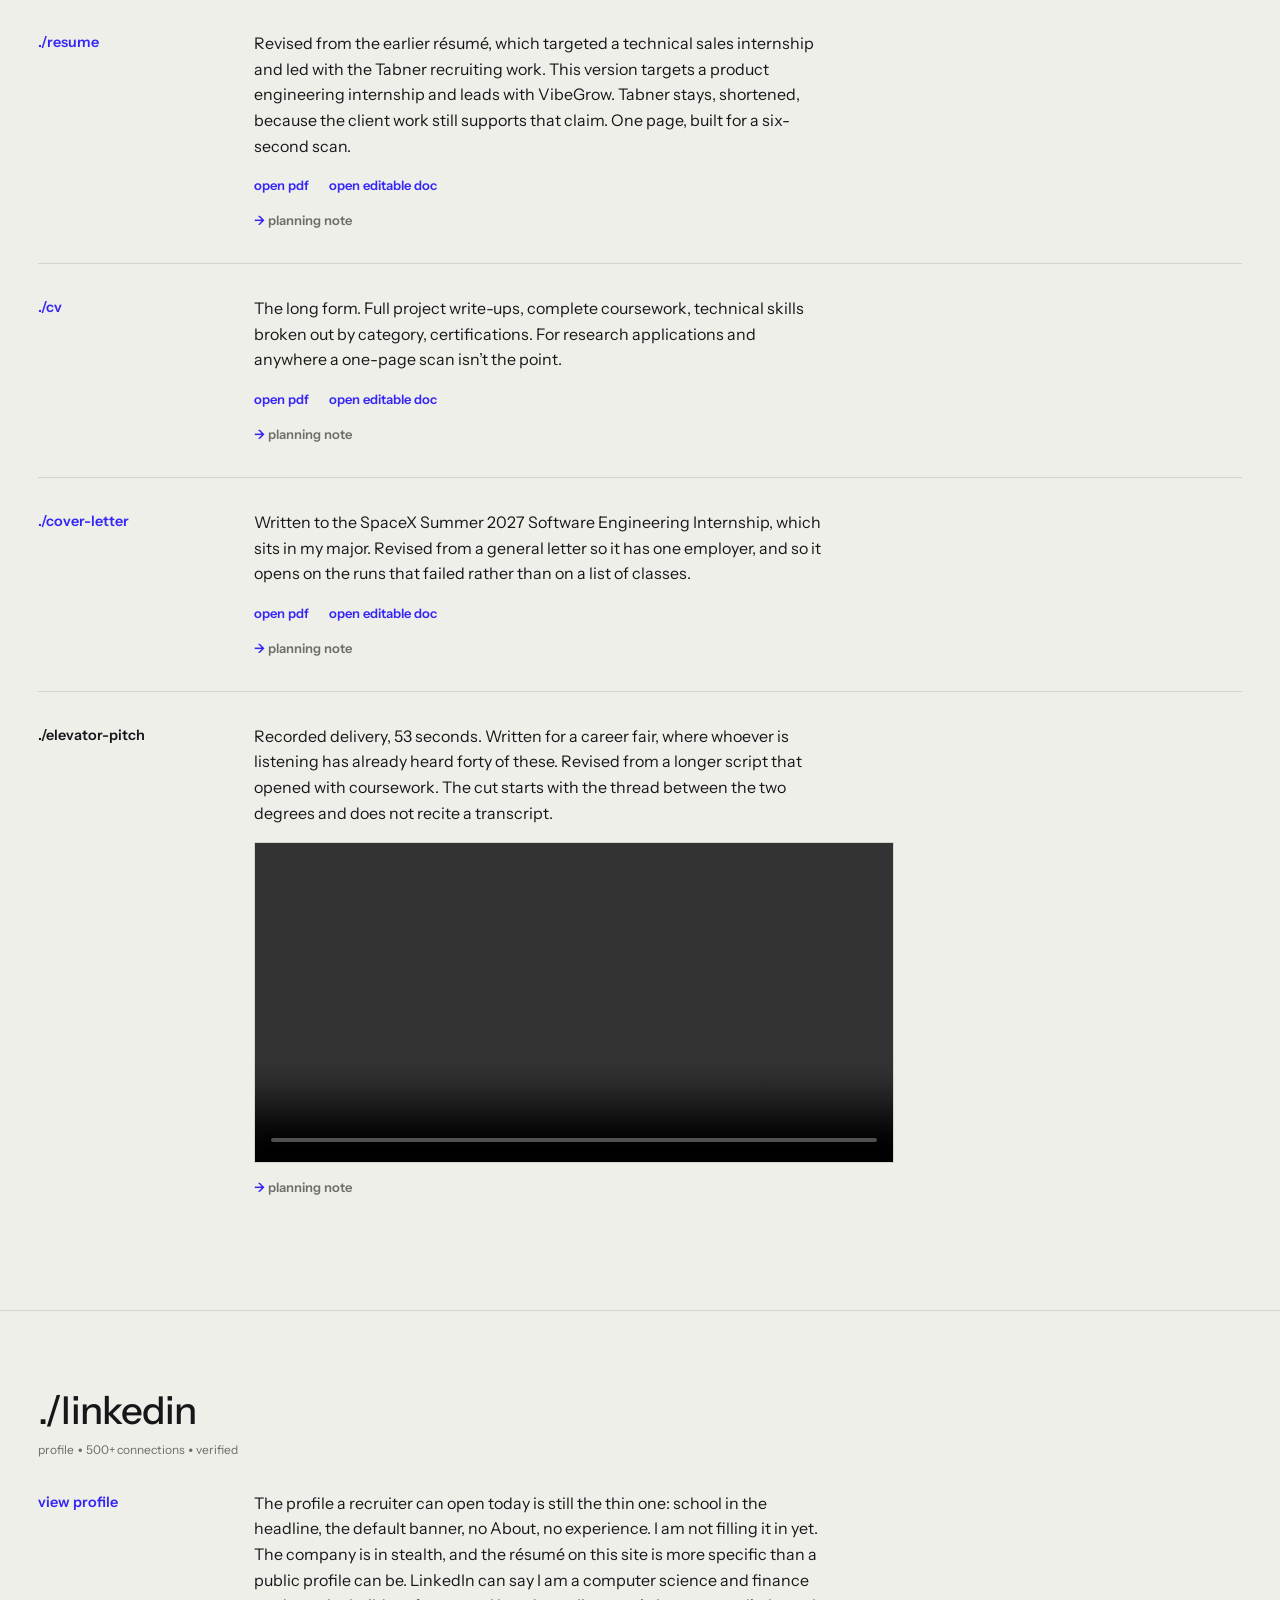
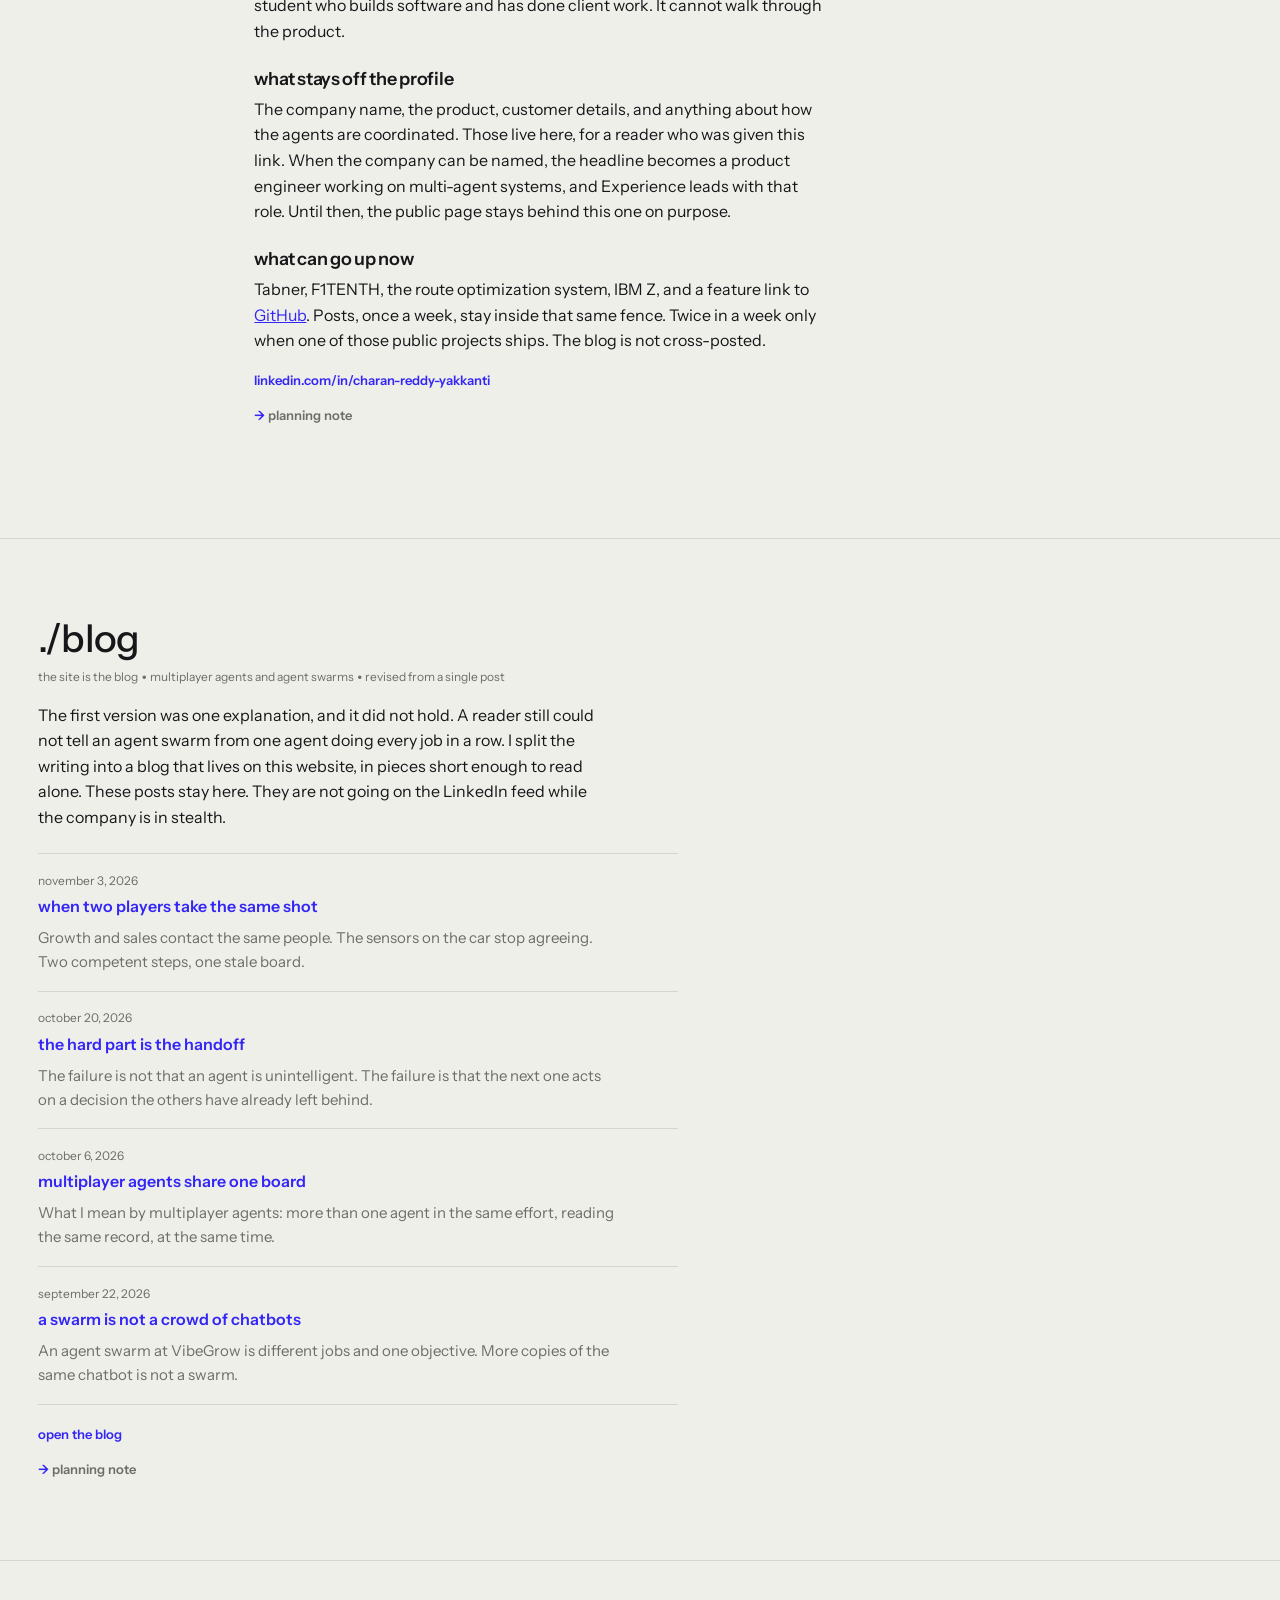
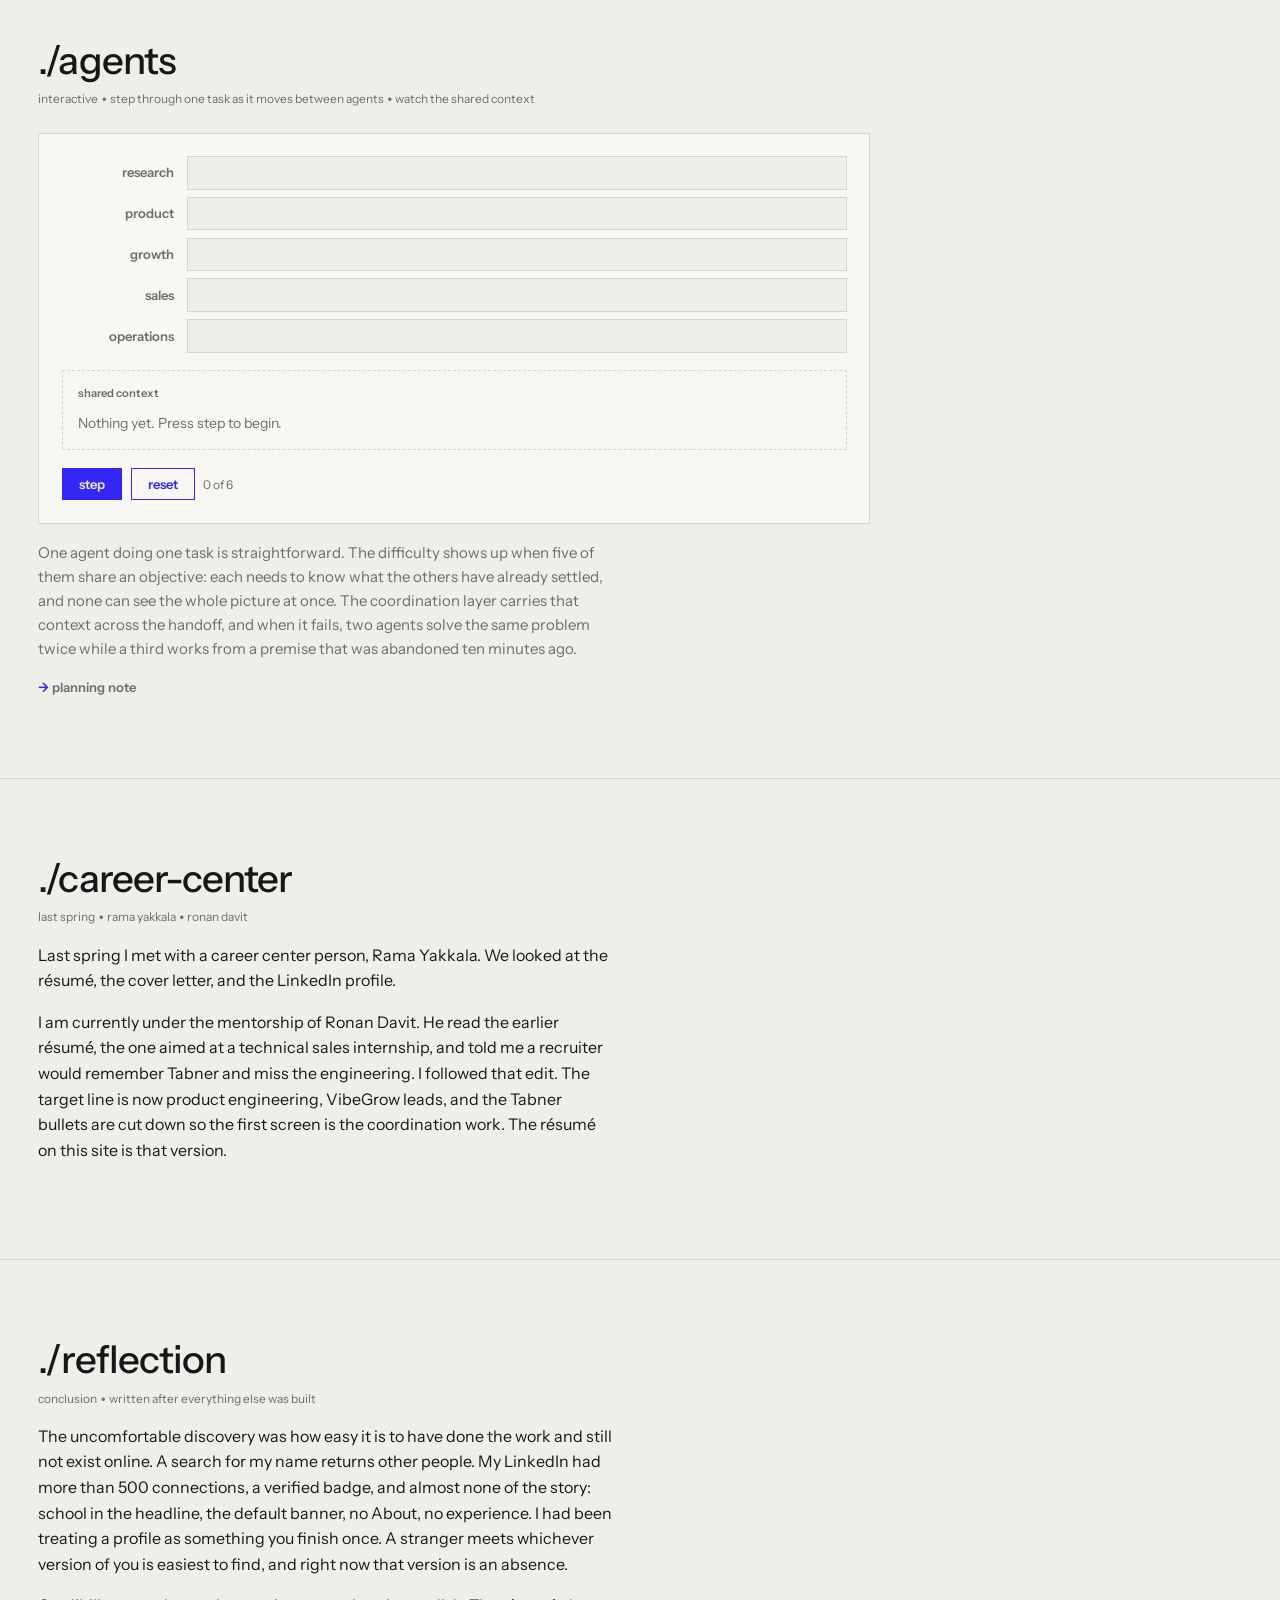
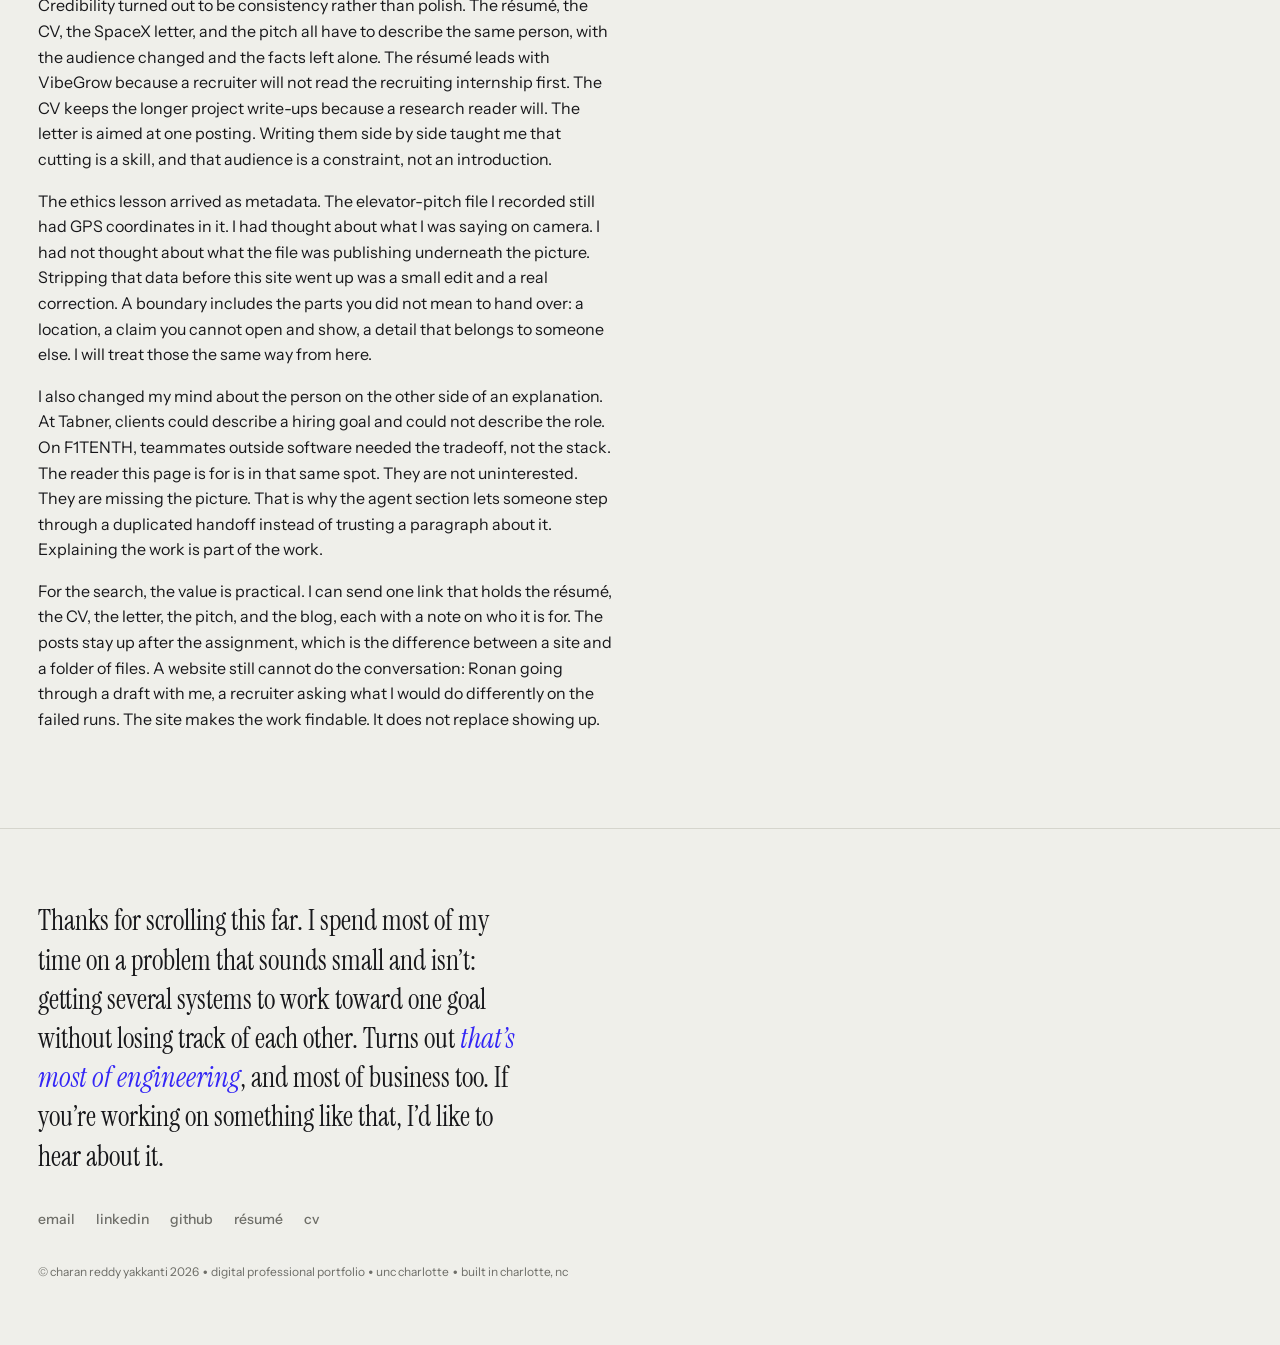
==== commit 546a024d: "Link the commentable Google Docs for the resume, CV, cover letter, and blog. Co-authored-by: Cursor " ====
--- a/index.html
+++ b/index.html
@@ -334,10 +334,10 @@
    Any link left empty hides its "open editable doc" button.
 ------------------------------------------------------------------- */
 var DOCS = {
-  resume:      "",
-  cv:          "",
-  coverLetter: "",
-  blog:        ""
+  resume:      "https://docs.google.com/document/d/1ArnAbPwE1KrmtxYPwtOHHY_nBFB-GQ0tU1meFnh1qso/edit?usp=sharing",
+  cv:          "https://docs.google.com/document/d/1CGyWkvjSSYoTws08NN92zA3og2cnjgs5iN5bWJ7TUpk/edit?usp=sharing",
+  coverLetter: "https://docs.google.com/document/d/15zlORwHRPCQyMRZU0n5NanL5Cy0KrMV4VKiuxnVLZr0/edit?usp=sharing",
+  blog:        "https://docs.google.com/document/d/1ZeHgXdzhWEuGdE5cZn3Lr3qdJBapnnmcR2a5qO3H7H8/edit?usp=sharing"
 };
 
 (function(){
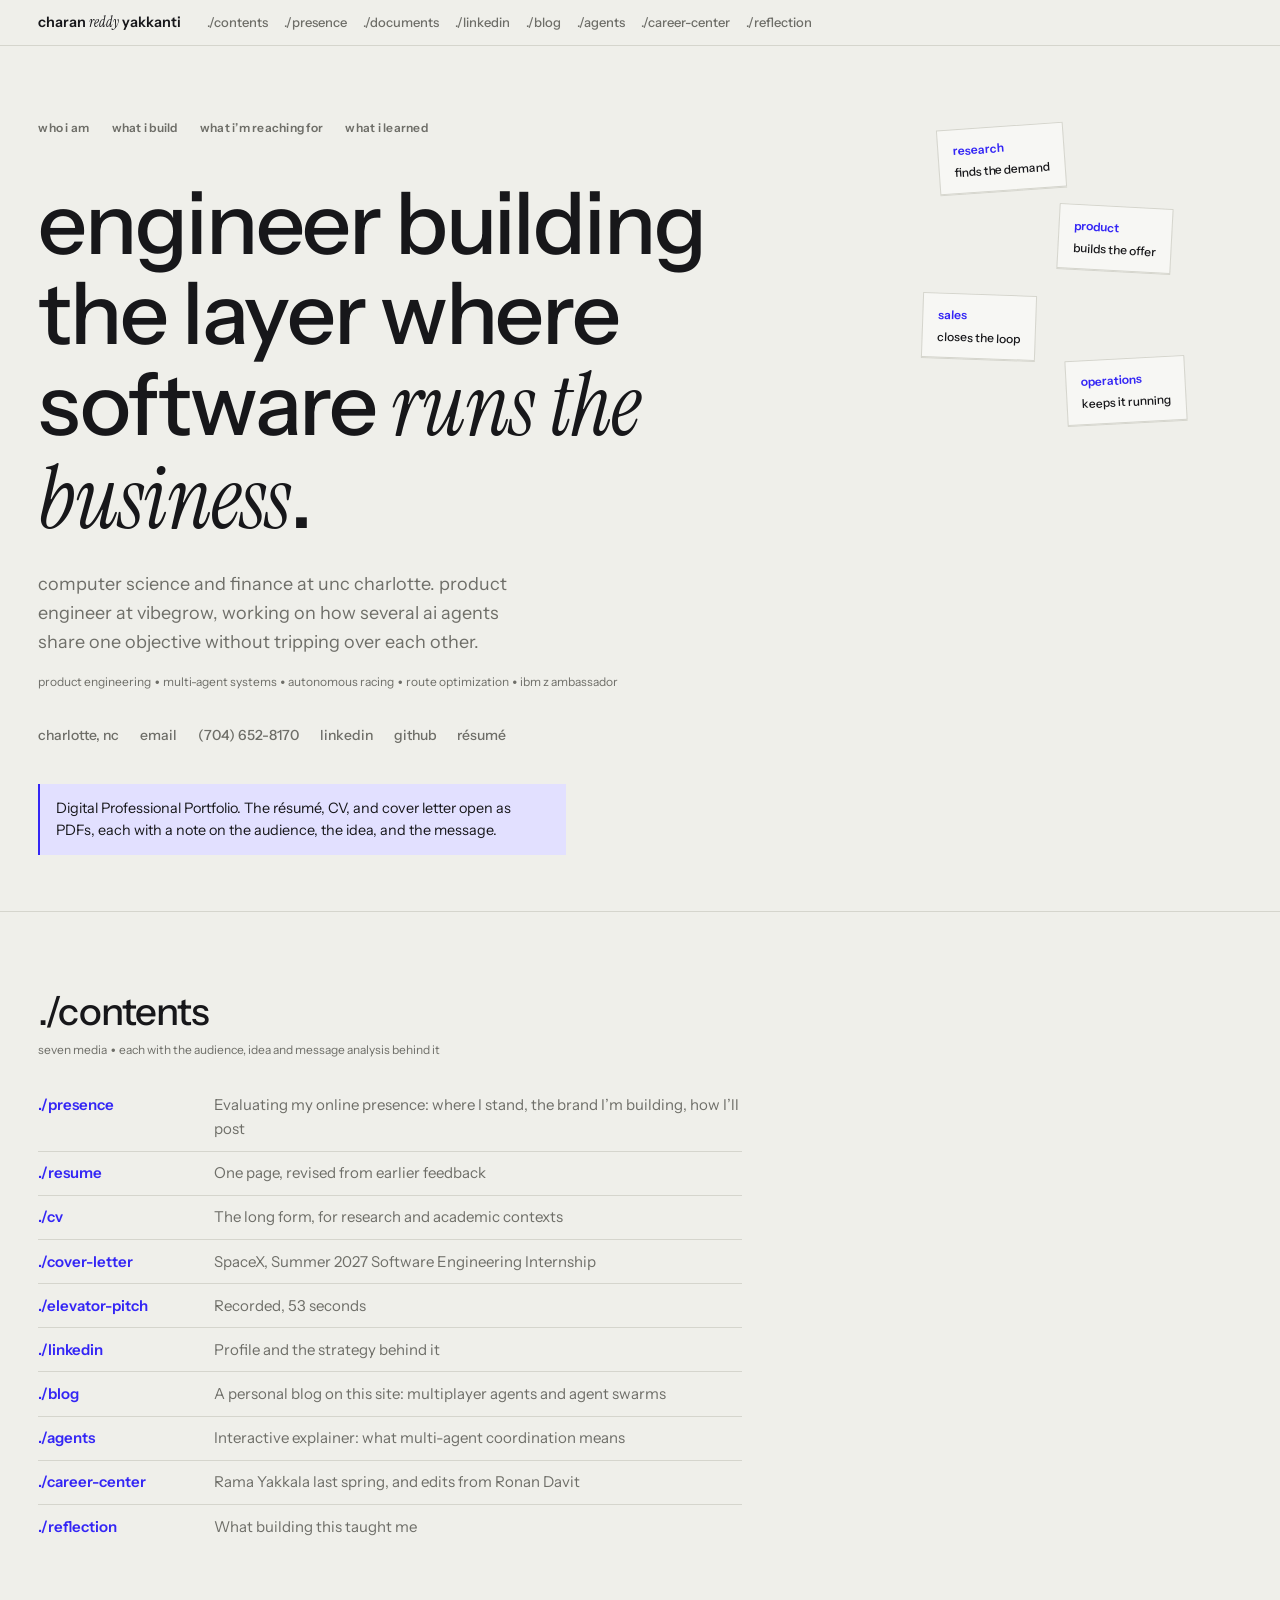
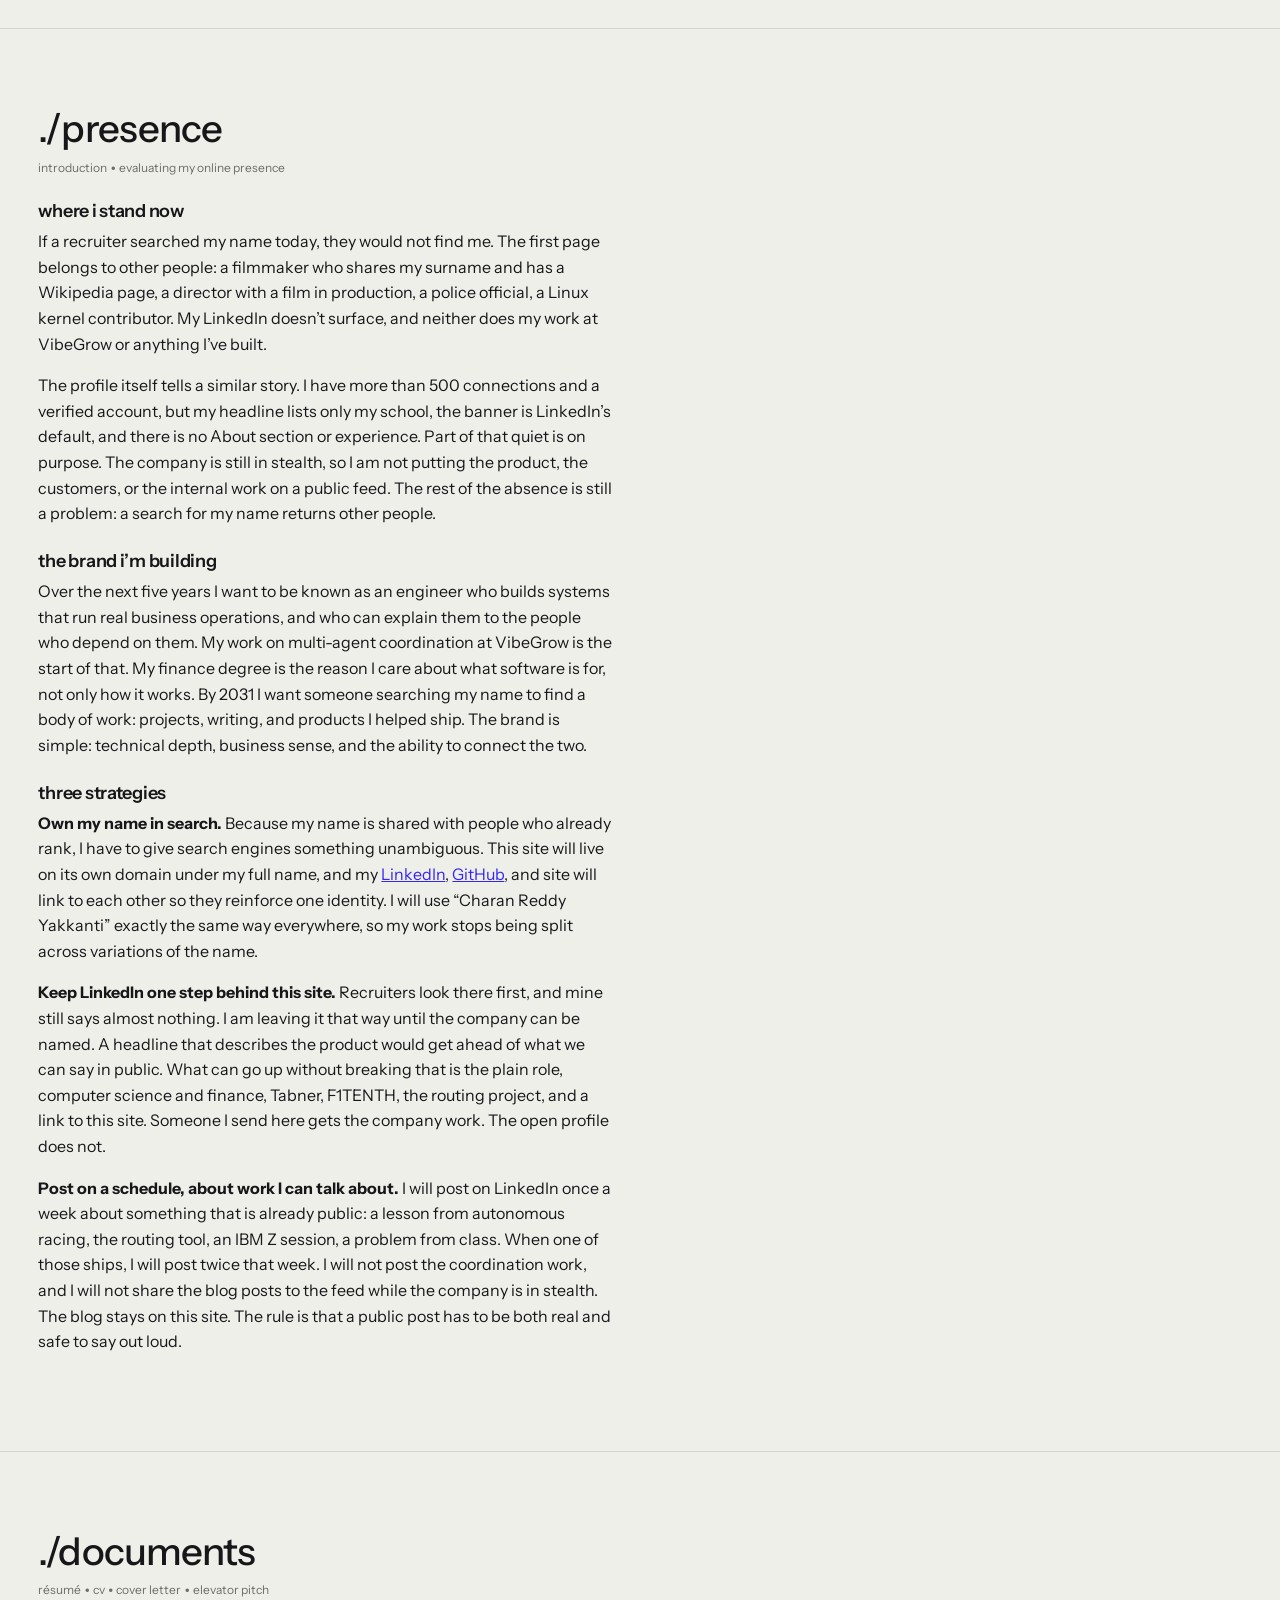
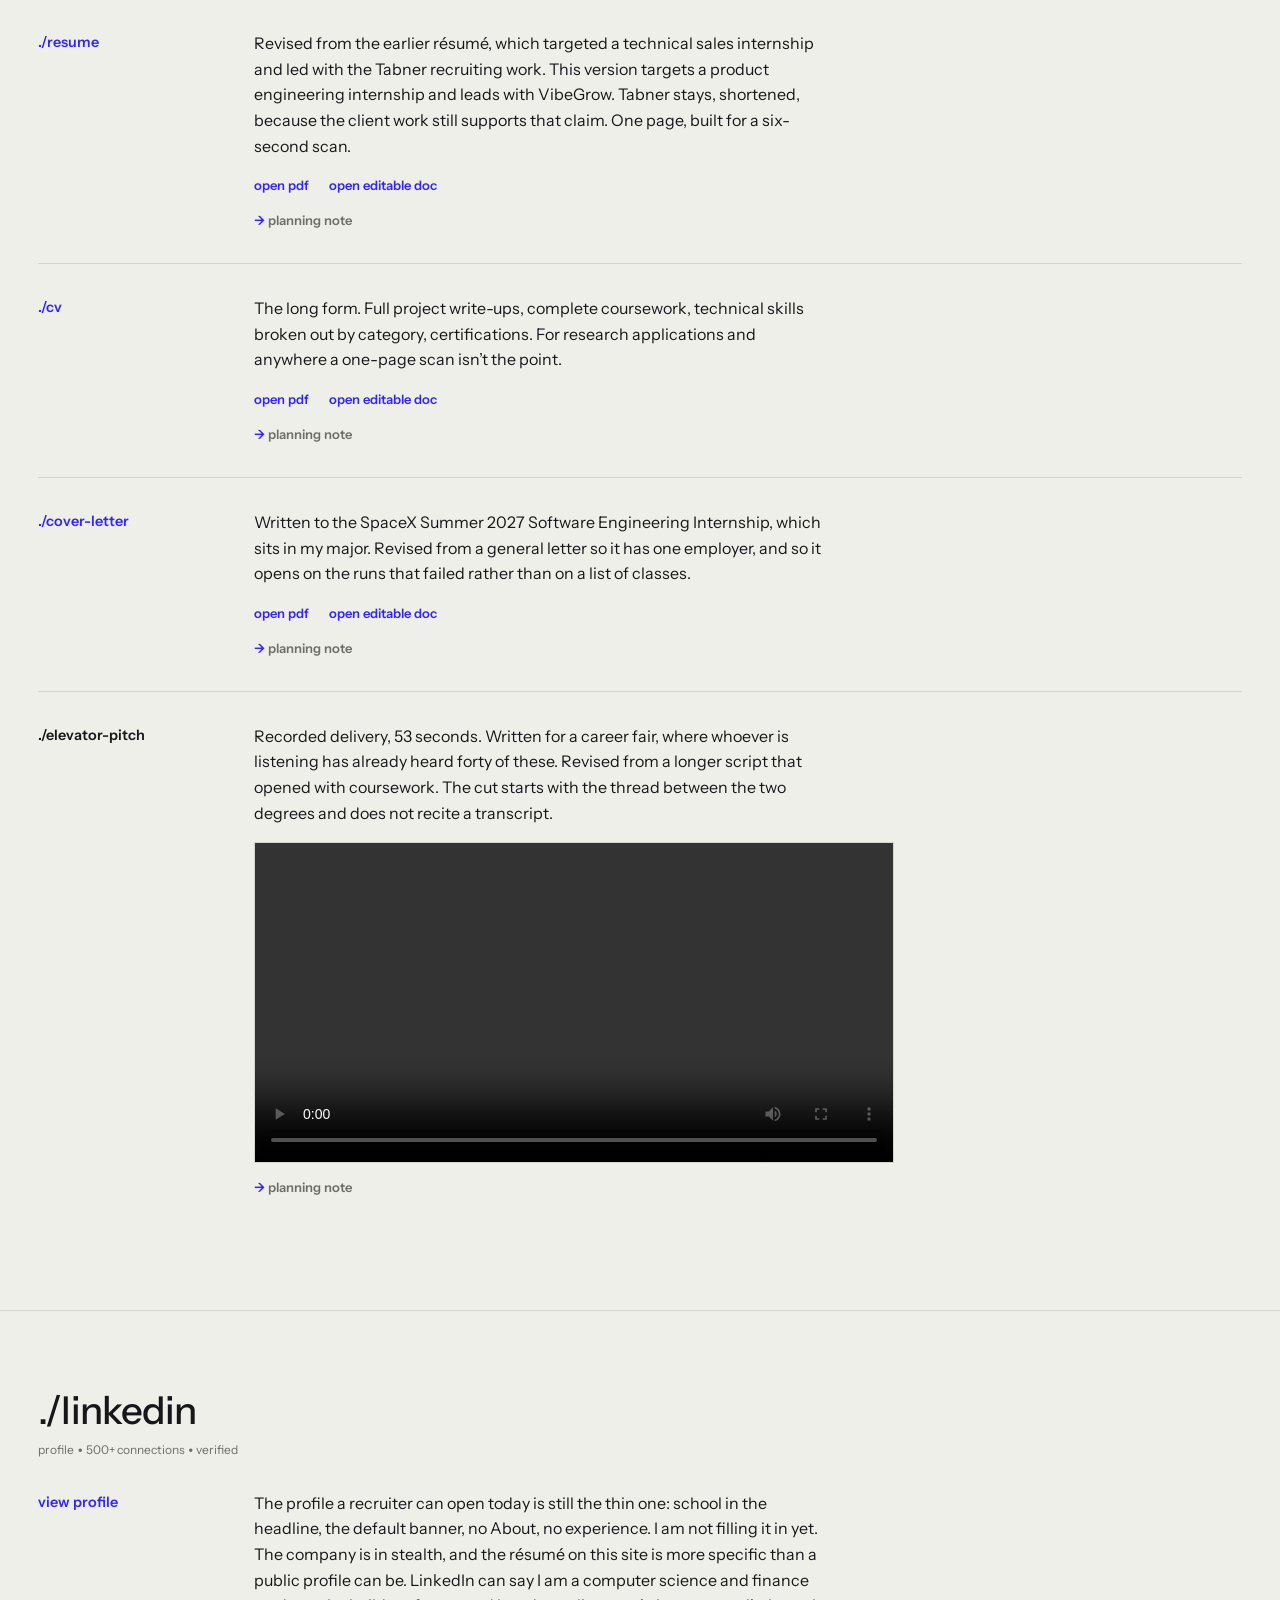
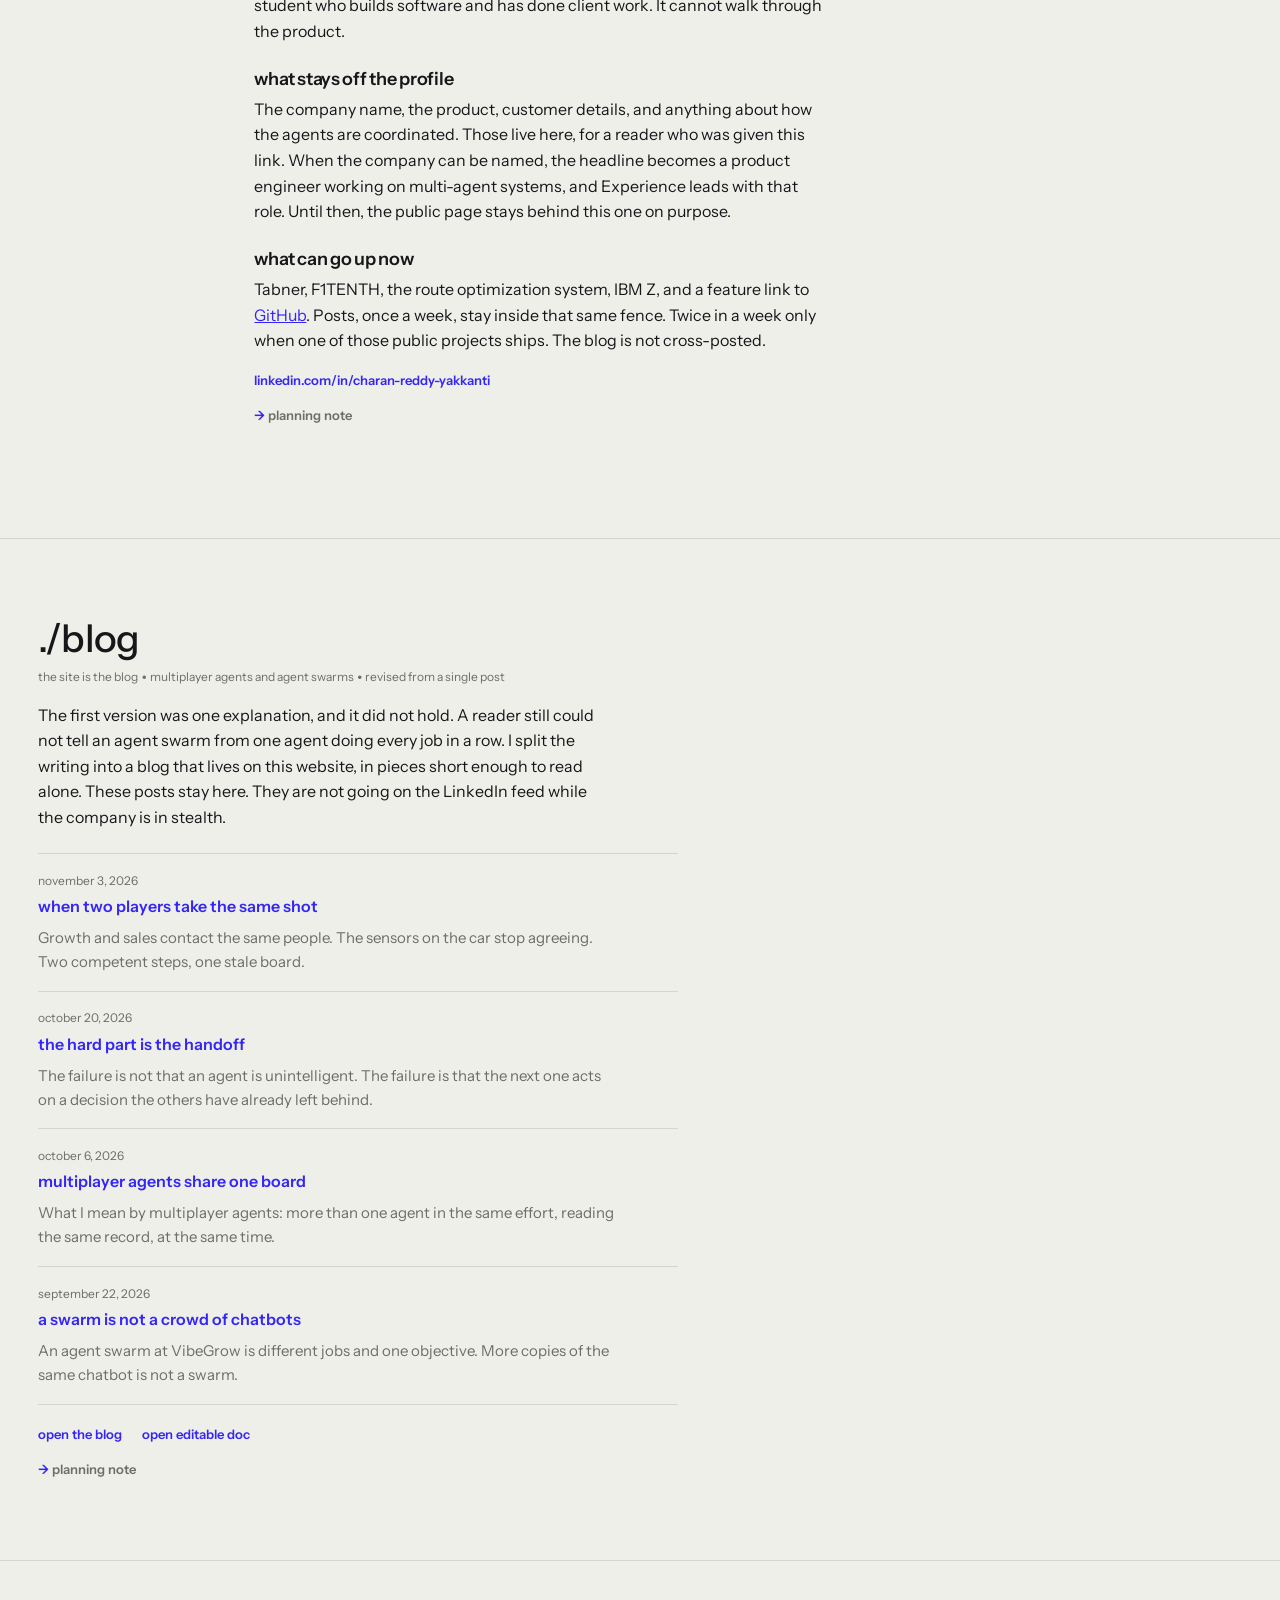
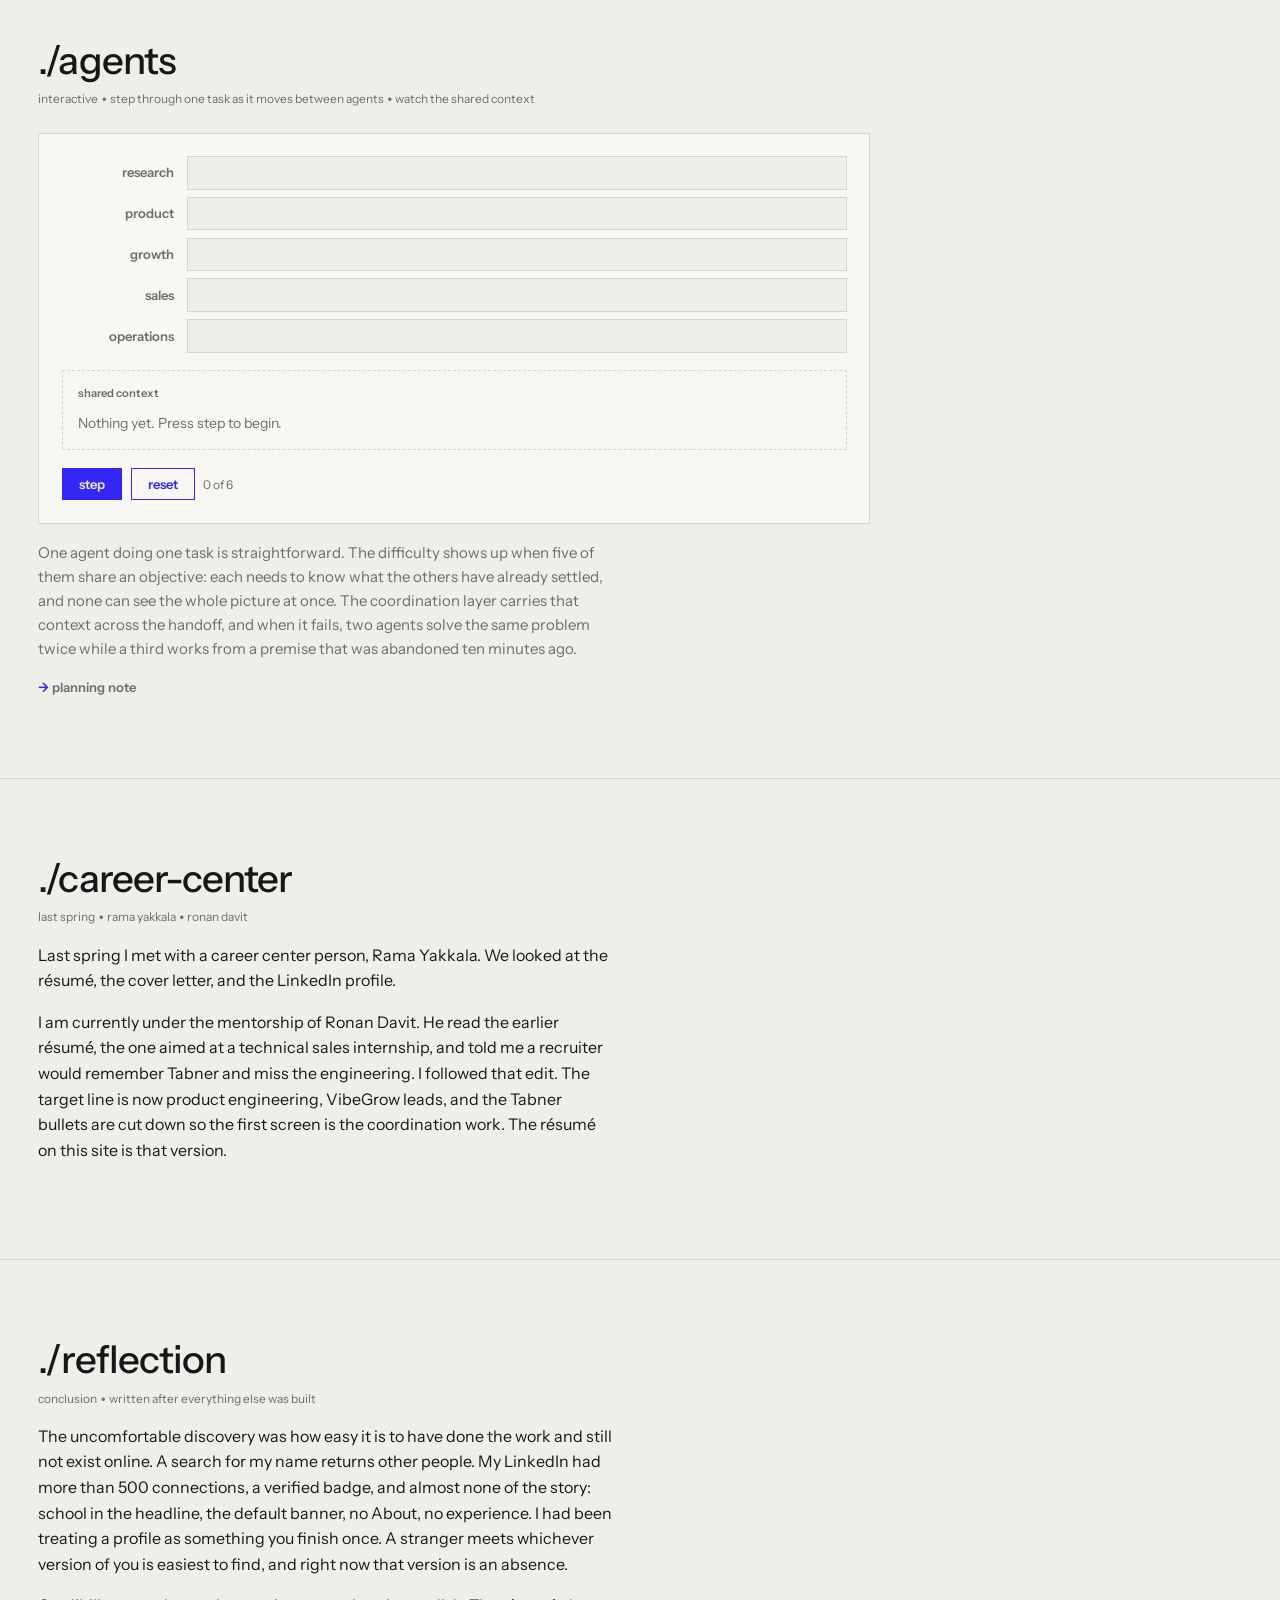
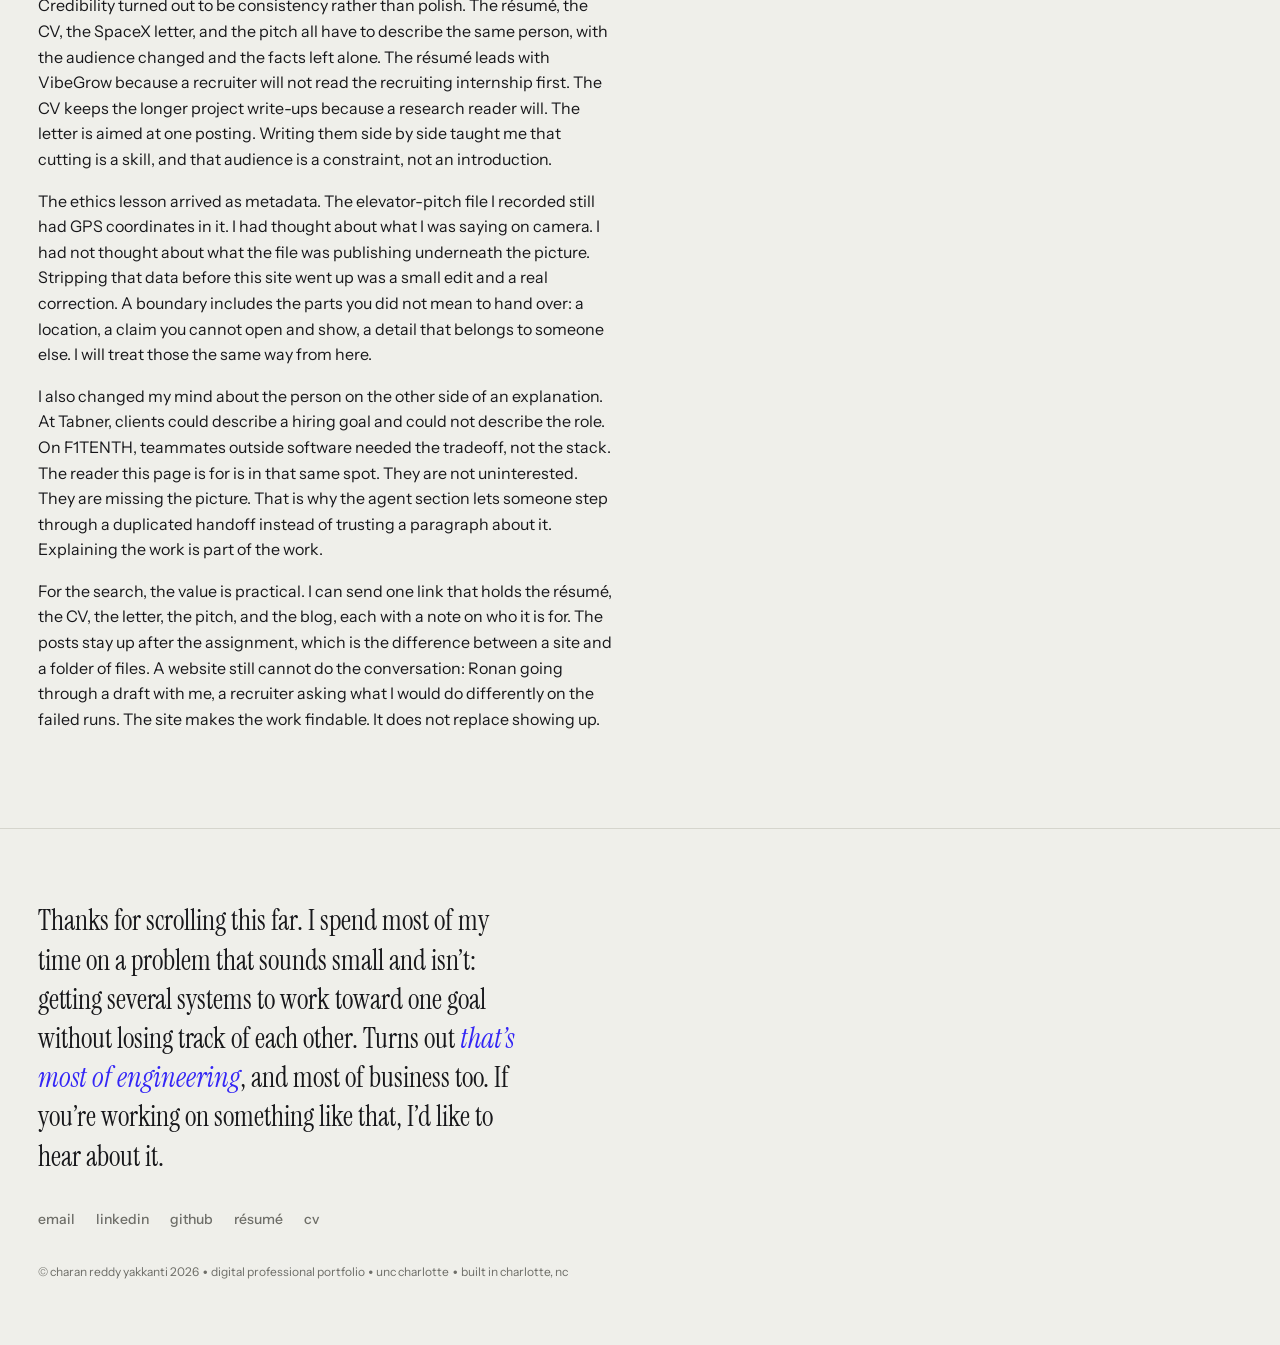
==== commit ef8f9413: "Add the editable blog doc beside the posts. Co-authored-by: Cursor <cursoragent@cursor.com>" ====
--- a/index.html
+++ b/index.html
@@ -241,7 +241,7 @@
         <p class="post-dek">An agent swarm at VibeGrow is different jobs and one objective. More copies of the same chatbot is not a swarm.</p>
       </li>
     </ul>
-    <div class="open"><a href="blog/index.html">open the blog</a></div>
+    <div class="open"><a href="blog/index.html">open the blog</a><a data-doc="blog" href="#">open editable doc</a></div>
     <details class="aim">
       <summary>planning note</summary>
       <dl class="aim-body">
